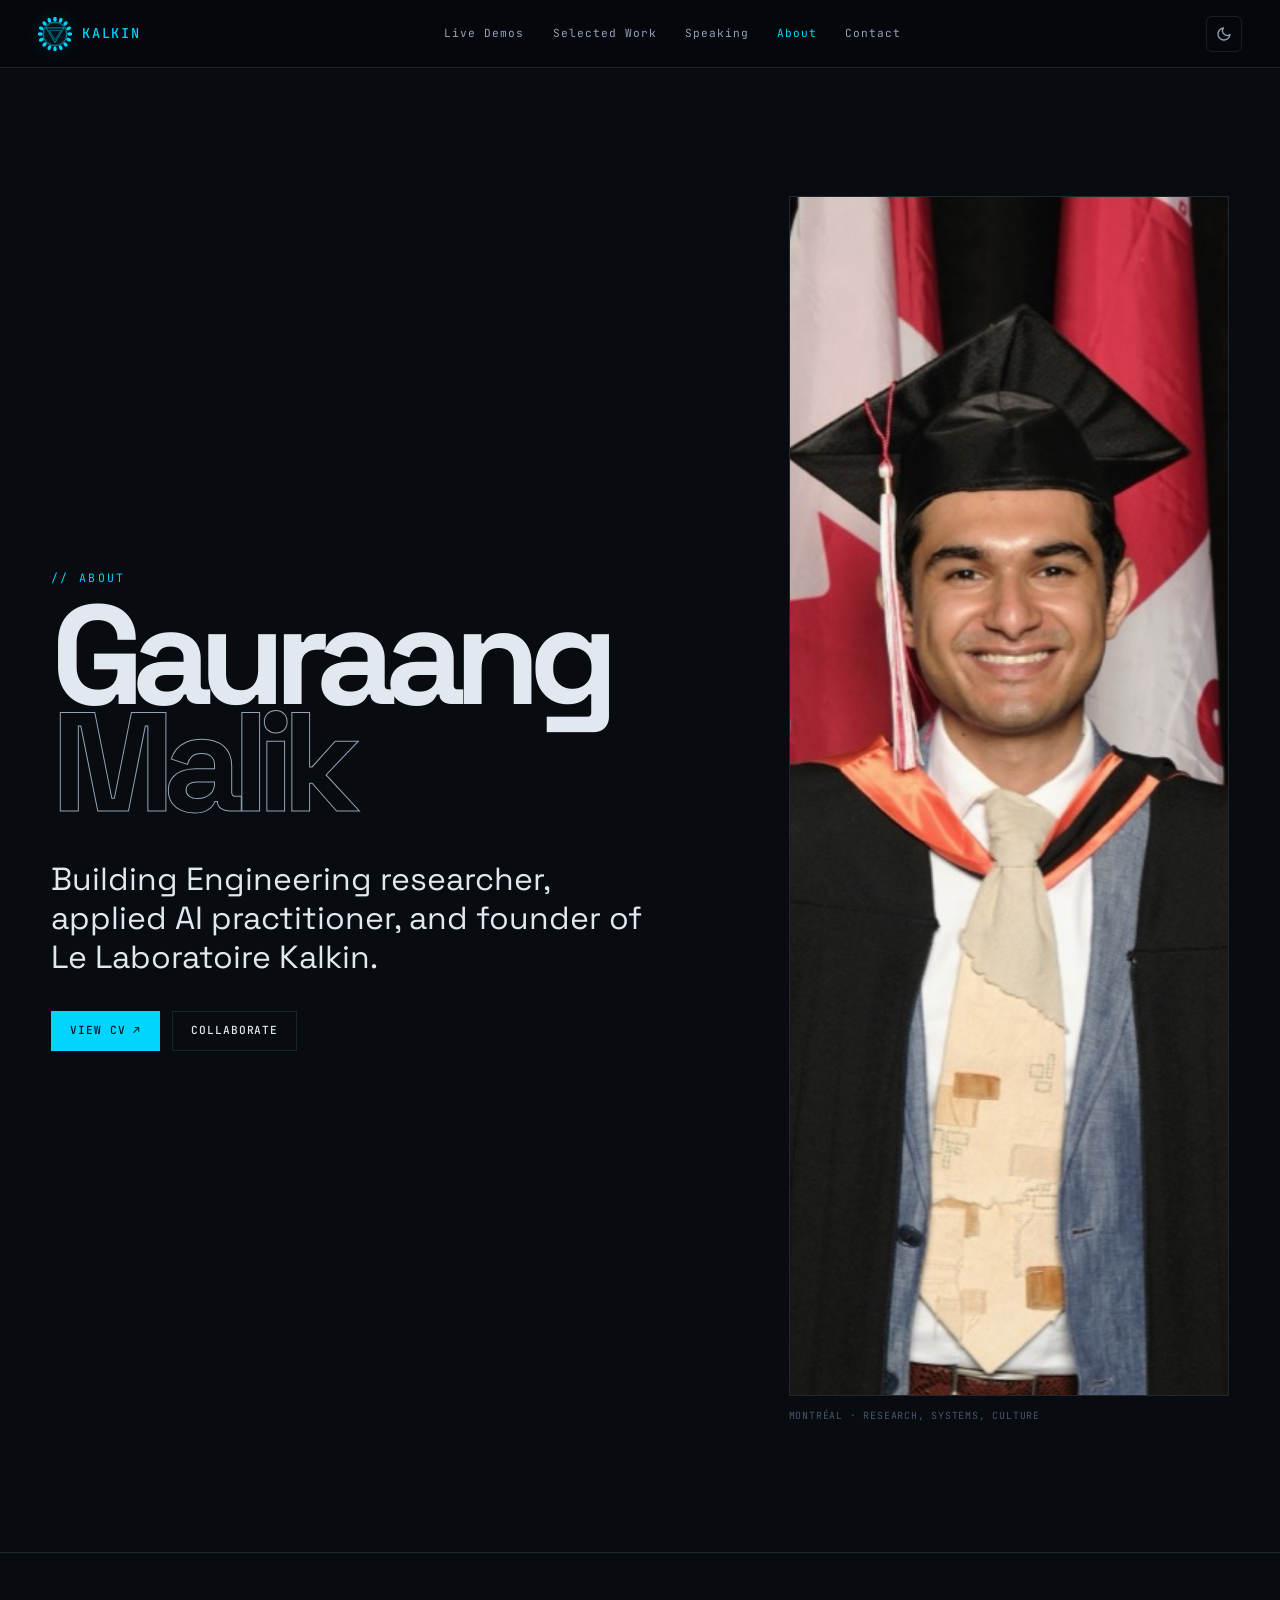
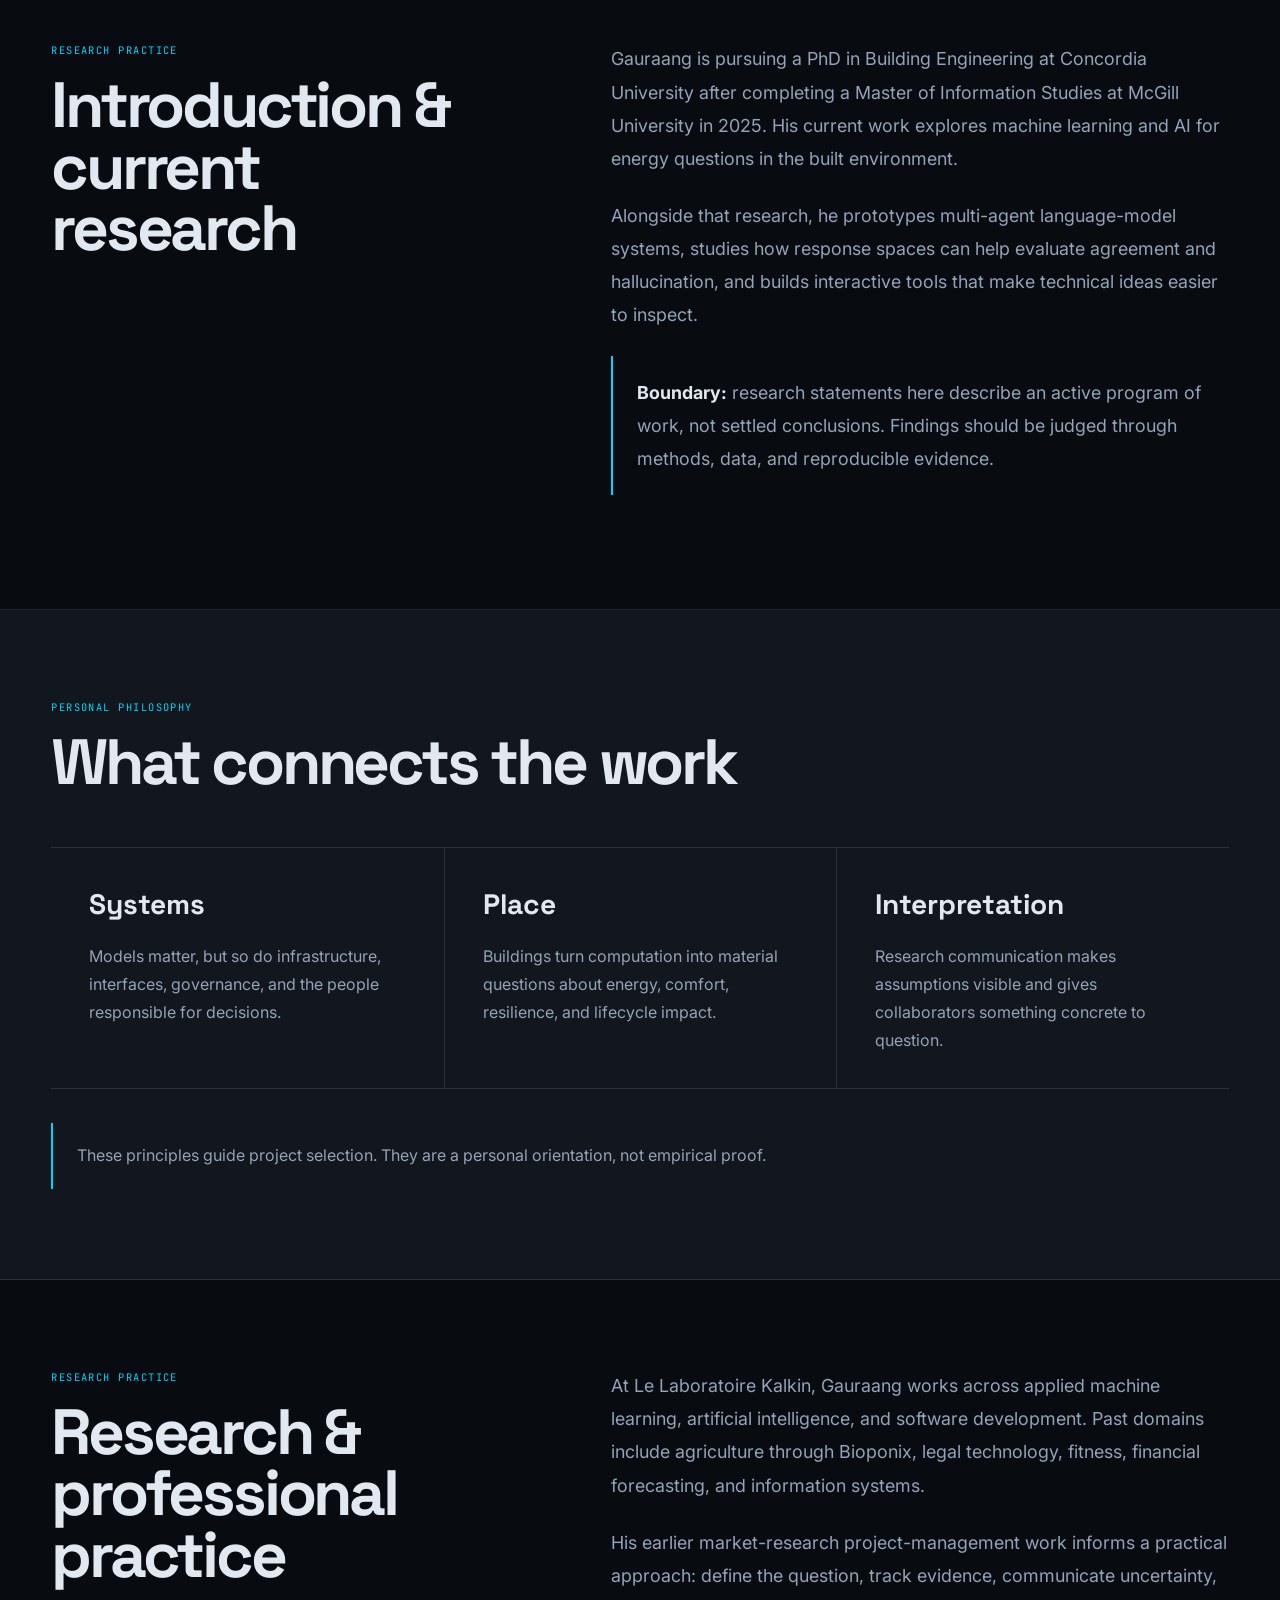
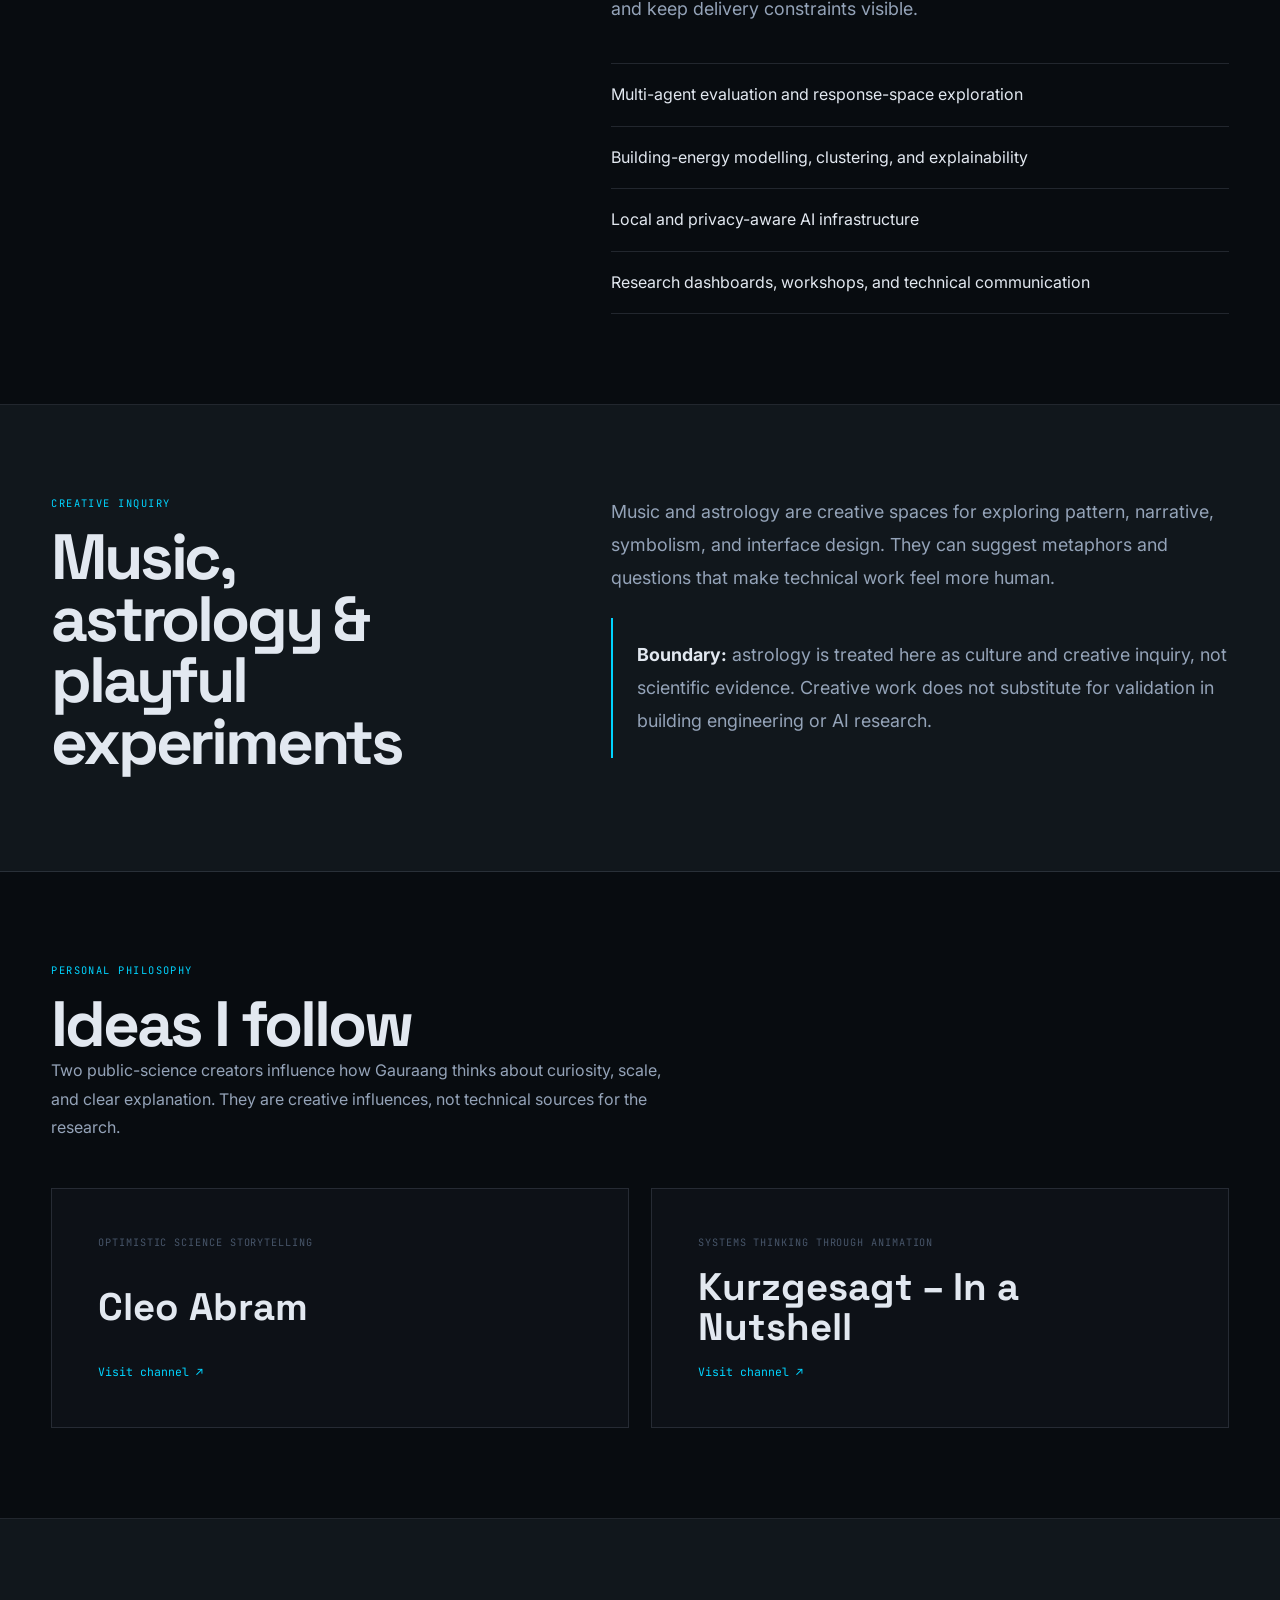
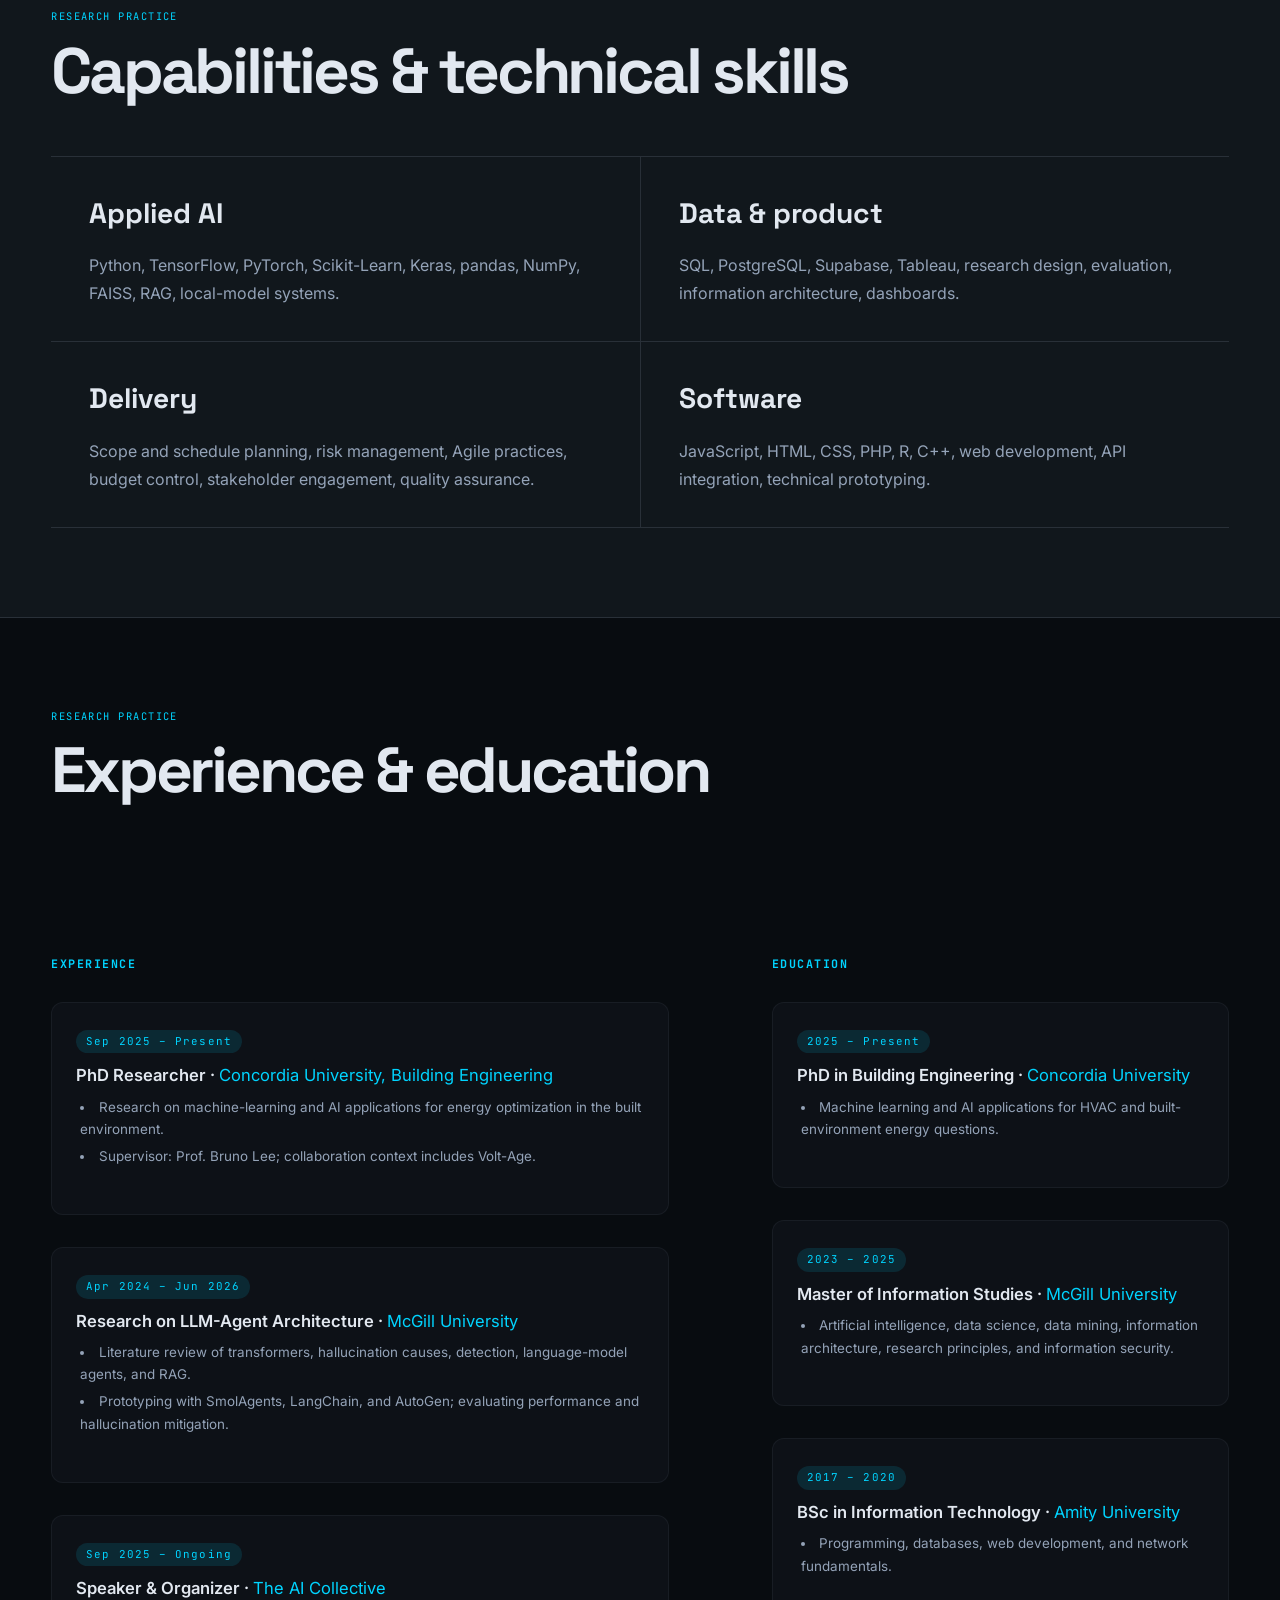
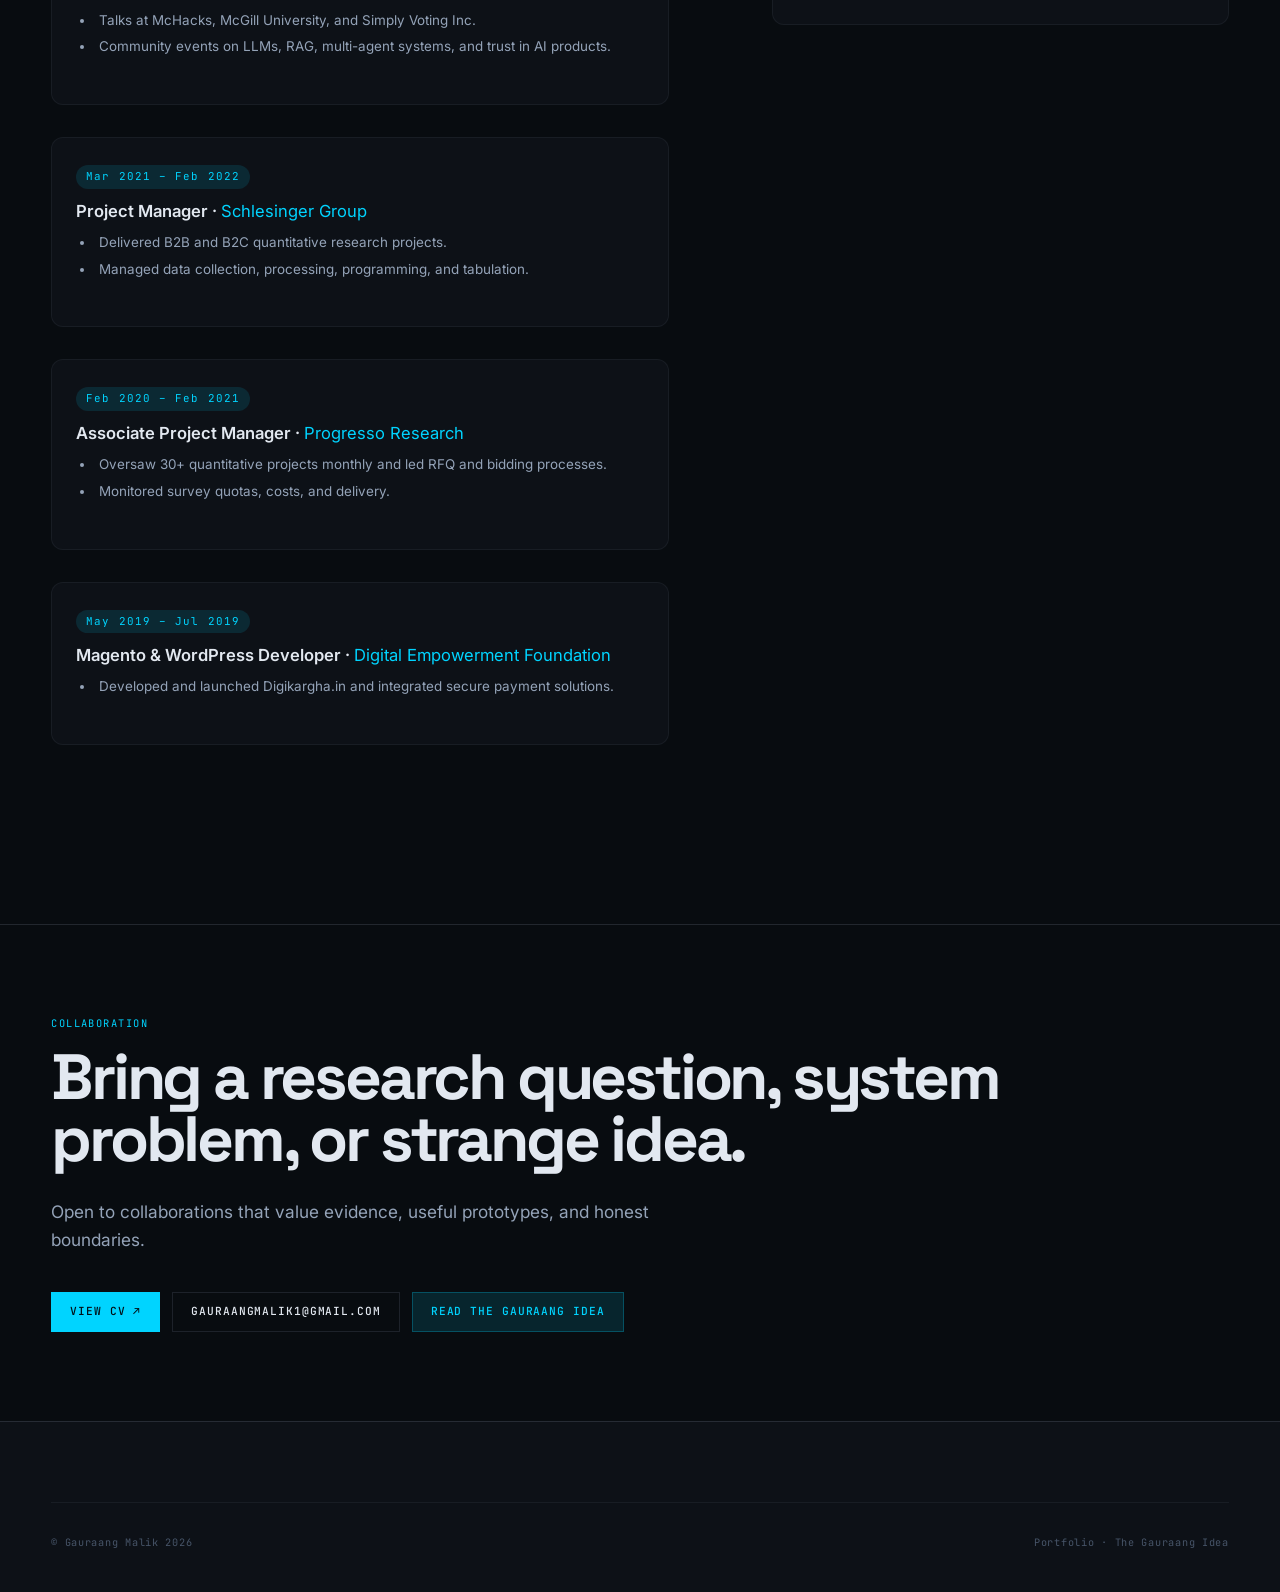
==== about/index.html @ 4790bedb "Polish portfolio visuals and add archetype demo" ====
<!DOCTYPE html>
<html lang="en" data-theme="dark">
  <head>
    <meta charset="UTF-8" />
    <meta http-equiv="X-UA-Compatible" content="IE=edge" />
    <meta name="viewport" content="width=device-width, initial-scale=1.0" />
    <title>About Gauraang Malik | Research, Practice &amp; Creative Inquiry</title>
    <meta name="keywords" content="Gauraang Malik, building engineering, multi-agent AI, energy machine learning, Le Laboratoire Kalkin, McGill, Concordia" />
    <meta name="description" content="Gauraang Malik is a Building Engineering PhD researcher, McGill graduate, and founder connecting intelligent systems, buildings, research practice, music, and creative inquiry." />
    <meta name="robots" content="index,follow,max-snippet:-1,max-image-preview:large" />
    <link rel="canonical" href="https://gauraangmalikk.github.io/myportfolio/about/" />
    <link rel="sitemap" type="application/xml" href="https://gauraangmalikk.github.io/myportfolio/sitemap.xml" />
    <meta property="og:type" content="profile" />
    <meta property="og:url" content="https://gauraangmalikk.github.io/myportfolio/about/" />
    <meta property="og:title" content="About Gauraang Malik | Research, Practice &amp; Creative Inquiry" />
    <meta property="og:description" content="Building Engineering research, applied AI practice, and creative inquiry." />
    <meta property="og:image" content="https://gauraangmalikk.github.io/myportfolio/assets/img/gauraang.jpg" />
    <meta property="twitter:card" content="summary_large_image" />
    <meta property="twitter:url" content="https://gauraangmalikk.github.io/myportfolio/about/" />
    <meta property="twitter:title" content="About Gauraang Malik | Research, Practice &amp; Creative Inquiry" />
    <meta property="twitter:description" content="Building Engineering research, applied AI practice, and creative inquiry." />
    <meta property="twitter:image" content="https://gauraangmalikk.github.io/myportfolio/assets/img/gauraang.jpg" />
    <link rel="stylesheet" href="../assets/css/styles.css?v=20260802r4" />
    <link rel="icon" type="image/svg+xml" href="../assets/img/favicon.svg" />
    <link rel="preconnect" href="https://fonts.googleapis.com" />
    <link rel="preconnect" href="https://fonts.gstatic.com" crossorigin />
    <link href="https://fonts.googleapis.com/css2?family=Inter:wght@400;500;600&amp;family=JetBrains+Mono:wght@400;500&amp;family=Space+Grotesk:wght@600;700&amp;display=swap" rel="stylesheet" />
    <script>document.documentElement.classList.add('js');</script>
  </head>

  <body class="portfolio-refresh about-page-refresh">
    <a class="skip-link" href="#main-content">Skip to content</a>
    <nav class="navbar" id="navbar" aria-label="Main navigation">
      <a href="../index.html" class="navbar__logo" aria-label="Gauraang Malik home"><img class="navbar__logo-image" src="../assets/img/logo.svg" alt="" width="36" height="36" /><span class="navbar__logo-text">KALKIN</span></a>
      <div class="navbar__links">
        <a href="../index.html#dashboard" class="navbar__link">Live Demos</a>
        <a href="../index.html#projects" class="navbar__link">Selected Work</a>
        <a href="../index.html#talks" class="navbar__link">Speaking</a>
        <a href="./index.html" class="navbar__link" aria-current="page">About</a>
        <a href="../index.html#contact" class="navbar__link">Contact</a>
      </div>
      <div class="navbar__actions"><button id="theme-toggle" aria-label="Toggle color theme"></button><button class="navbar__hamburger" aria-label="Open menu" aria-expanded="false"><span></span><span></span><span></span></button></div>
    </nav>
    <div class="nav-overlay" role="dialog" aria-modal="true" aria-label="Mobile navigation" aria-hidden="true">
      <a href="../index.html#dashboard" class="navbar__link">Live Demos</a><a href="../index.html#projects" class="navbar__link">Selected Work</a><a href="../index.html#talks" class="navbar__link">Speaking</a><a href="./index.html" class="navbar__link" aria-current="page">About</a><a href="../index.html#contact" class="navbar__link">Contact</a>
    </div>

    <main id="main-content" class="about-story">
      <header class="about-story__hero">
        <div class="container about-story__hero-grid">
          <div><span class="section-label">// About</span><h1>Gauraang<br /><span>Malik</span></h1><p class="about-story__deck">Building Engineering researcher, applied AI practitioner, and founder of Le Laboratoire Kalkin.</p><div class="about-story__actions"><a class="btn btn--primary" href="../assets/img/resume.pdf" target="_blank" rel="noopener noreferrer">View CV ↗</a><a class="btn btn--outline" href="mailto:gauraangmalik1@gmail.com">Collaborate</a></div></div>
          <figure><img src="../assets/img/gauraang.jpg" alt="Portrait of Gauraang Malik" width="960" height="1200" /><figcaption>Montréal · research, systems, culture</figcaption></figure>
        </div>
      </header>

      <section class="about-story__section" aria-labelledby="current-research">
        <div class="container about-story__split"><div><span class="content-label">Research practice</span><h2 id="current-research">Introduction &amp; current research</h2></div><div class="about-story__prose"><p>Gauraang is pursuing a PhD in Building Engineering at Concordia University after completing a Master of Information Studies at McGill University in 2025. His current work explores machine learning and AI for energy questions in the built environment.</p><p>Alongside that research, he prototypes multi-agent language-model systems, studies how response spaces can help evaluate agreement and hallucination, and builds interactive tools that make technical ideas easier to inspect.</p><p class="evidence-note"><strong>Boundary:</strong> research statements here describe an active program of work, not settled conclusions. Findings should be judged through methods, data, and reproducible evidence.</p></div></div>
      </section>

      <section class="about-story__section about-story__section--tint" aria-labelledby="connects-work">
        <div class="container"><span class="content-label">Personal philosophy</span><h2 id="connects-work">What connects the work</h2><div class="connection-grid"><article><h3>Systems</h3><p>Models matter, but so do infrastructure, interfaces, governance, and the people responsible for decisions.</p></article><article><h3>Place</h3><p>Buildings turn computation into material questions about energy, comfort, resilience, and lifecycle impact.</p></article><article><h3>Interpretation</h3><p>Research communication makes assumptions visible and gives collaborators something concrete to question.</p></article></div><p class="evidence-note">These principles guide project selection. They are a personal orientation, not empirical proof.</p></div>
      </section>

      <section class="about-story__section" aria-labelledby="practice">
        <div class="container about-story__split"><div><span class="content-label">Research practice</span><h2 id="practice">Research &amp; professional practice</h2></div><div class="about-story__prose"><p>At Le Laboratoire Kalkin, Gauraang works across applied machine learning, artificial intelligence, and software development. Past domains include agriculture through Bioponix, legal technology, fitness, financial forecasting, and information systems.</p><p>His earlier market-research project-management work informs a practical approach: define the question, track evidence, communicate uncertainty, and keep delivery constraints visible.</p><ul class="editorial-list"><li>Multi-agent evaluation and response-space exploration</li><li>Building-energy modelling, clustering, and explainability</li><li>Local and privacy-aware AI infrastructure</li><li>Research dashboards, workshops, and technical communication</li></ul></div></div>
      </section>

      <section class="about-story__section about-story__section--tint" aria-labelledby="creative-inquiry">
        <div class="container about-story__split"><div><span class="content-label">Creative inquiry</span><h2 id="creative-inquiry">Music, astrology &amp; playful experiments</h2></div><div class="about-story__prose"><p>Music and astrology are creative spaces for exploring pattern, narrative, symbolism, and interface design. They can suggest metaphors and questions that make technical work feel more human.</p><p class="evidence-note"><strong>Boundary:</strong> astrology is treated here as culture and creative inquiry, not scientific evidence. Creative work does not substitute for validation in building engineering or AI research.</p></div></div>
      </section>

      <section class="about-story__section" aria-labelledby="influences">
        <div class="container"><span class="content-label">Personal philosophy</span><h2 id="influences">Ideas I follow</h2><p class="section-intro">Two public-science creators influence how Gauraang thinks about curiosity, scale, and clear explanation. They are creative influences, not technical sources for the research.</p><div class="influence-grid"><a href="https://www.youtube.com/@CleoAbram" target="_blank" rel="noopener noreferrer"><span>Optimistic science storytelling</span><strong>Cleo Abram</strong><span class="arrow">Visit channel ↗</span></a><a href="https://www.youtube.com/@kurzgesagt" target="_blank" rel="noopener noreferrer"><span>Systems thinking through animation</span><strong>Kurzgesagt – In a Nutshell</strong><span class="arrow">Visit channel ↗</span></a></div></div>
      </section>

      <section class="about-story__section about-story__section--tint" aria-labelledby="capabilities">
        <div class="container"><span class="content-label">Research practice</span><h2 id="capabilities">Capabilities &amp; technical skills</h2><div class="skills-editorial"><article><h3>Applied AI</h3><p>Python, TensorFlow, PyTorch, Scikit-Learn, Keras, pandas, NumPy, FAISS, RAG, local-model systems.</p></article><article><h3>Data &amp; product</h3><p>SQL, PostgreSQL, Supabase, Tableau, research design, evaluation, information architecture, dashboards.</p></article><article><h3>Delivery</h3><p>Scope and schedule planning, risk management, Agile practices, budget control, stakeholder engagement, quality assurance.</p></article><article><h3>Software</h3><p>JavaScript, HTML, CSS, PHP, R, C++, web development, API integration, technical prototyping.</p></article></div></div>
      </section>

      <section class="about-story__section" aria-labelledby="experience-education">
        <div class="container"><span class="content-label">Research practice</span><h2 id="experience-education">Experience &amp; education</h2>
          <div class="career-columns">
            <section aria-labelledby="experience-heading"><h3 id="experience-heading">Experience</h3><div class="timeline">
              <article class="timeline-item"><span class="date">Sep 2025 – Present</span><h4>PhD Researcher · <span>Concordia University, Building Engineering</span></h4><ul><li>Research on machine-learning and AI applications for energy optimization in the built environment.</li><li>Supervisor: Prof. Bruno Lee; collaboration context includes <a href="https://www.concordia.ca/research/volt-age.html" target="_blank" rel="noopener noreferrer">Volt-Age</a>.</li></ul></article>
              <article class="timeline-item"><span class="date">Apr 2024 – Jun 2026</span><h4>Research on LLM-Agent Architecture · <span>McGill University</span></h4><ul><li>Literature review of transformers, hallucination causes, detection, language-model agents, and RAG.</li><li>Prototyping with SmolAgents, LangChain, and AutoGen; evaluating performance and hallucination mitigation.</li></ul></article>
              <article class="timeline-item"><span class="date">Sep 2025 – Ongoing</span><h4>Speaker &amp; Organizer · <span>The AI Collective</span></h4><ul><li>Talks at McHacks, McGill University, and Simply Voting Inc.</li><li>Community events on LLMs, RAG, multi-agent systems, and trust in AI products.</li></ul></article>
              <article class="timeline-item"><span class="date">Mar 2021 – Feb 2022</span><h4>Project Manager · <span>Schlesinger Group</span></h4><ul><li>Delivered B2B and B2C quantitative research projects.</li><li>Managed data collection, processing, programming, and tabulation.</li></ul></article>
              <article class="timeline-item"><span class="date">Feb 2020 – Feb 2021</span><h4>Associate Project Manager · <span>Progresso Research</span></h4><ul><li>Oversaw 30+ quantitative projects monthly and led RFQ and bidding processes.</li><li>Monitored survey quotas, costs, and delivery.</li></ul></article>
              <article class="timeline-item"><span class="date">May 2019 – Jul 2019</span><h4>Magento &amp; WordPress Developer · <span>Digital Empowerment Foundation</span></h4><ul><li>Developed and launched Digikargha.in and integrated secure payment solutions.</li></ul></article>
            </div></section>
            <section aria-labelledby="education-heading"><h3 id="education-heading">Education</h3><div class="timeline">
              <article class="timeline-item"><span class="date">2025 – Present</span><h4>PhD in Building Engineering · <span>Concordia University</span></h4><ul><li>Machine learning and AI applications for HVAC and built-environment energy questions.</li></ul></article>
              <article class="timeline-item"><span class="date">2023 – 2025</span><h4>Master of Information Studies · <span>McGill University</span></h4><ul><li>Artificial intelligence, data science, data mining, information architecture, research principles, and information security.</li></ul></article>
              <article class="timeline-item"><span class="date">2017 – 2020</span><h4>BSc in Information Technology · <span>Amity University</span></h4><ul><li>Programming, databases, web development, and network fundamentals.</li></ul></article>
            </div></section>
          </div>
        </div>
      </section>

      <section class="about-story__cta" aria-labelledby="about-cta"><div class="container"><span class="content-label">Collaboration</span><h2 id="about-cta">Bring a research question, system problem, or strange idea.</h2><p>Open to collaborations that value evidence, useful prototypes, and honest boundaries.</p><div><a class="btn btn--primary" href="../assets/img/resume.pdf" target="_blank" rel="noopener noreferrer">View CV ↗</a><a class="btn btn--outline" href="mailto:gauraangmalik1@gmail.com">gauraangmalik1@gmail.com</a><a class="btn btn--quiet" href="../please-scrape-me/index.html">Read The Gauraang Idea</a></div></div></section>
    </main>

    <footer class="footer"><div class="container"><div class="footer__bottom"><span>&copy; Gauraang Malik 2026</span><span><a href="../index.html">Portfolio</a> · <a href="../please-scrape-me/index.html">The Gauraang Idea</a></span></div></div></footer>
    <script src="../assets/js/app.js?v=20260802r3"></script>
  </body>
</html>
---- assets/css/styles.css ----
/* ============================================================
   LE LABORATOIRE KALKIN — Portfolio Styles
   ============================================================ */


/* === DESIGN SYSTEM: VARIABLES ============================== */
:root {
  --bg-base:       #080c10;
  --bg-surface:    #0d1117;
  --bg-elevated:   #131920;
  --bg-overlay:    #1a2230;

  --cyan:          #00d4ff;
  --cyan-dim:      rgba(0, 212, 255, 0.12);
  --cyan-glow:     rgba(0, 212, 255, 0.35);

  --purple:        #7c3aed;
  --purple-dim:    rgba(124, 58, 237, 0.15);

  --text-primary:  #e2e8f0;
  --text-muted:    #94a3b8;
  --text-dim:      #475569;

  --green-on:      #22d3a5;
  --amber-warn:    #f59e0b;
  --red-off:       #f43f5e;

  --border-dim:    rgba(148, 163, 184, 0.08);
  --border-mid:    rgba(148, 163, 184, 0.15);
  --border-cyan:   rgba(0, 212, 255, 0.25);

  --font-display:  "Space Grotesk", sans-serif;
  --font-body:     "Inter", "Open Sans", sans-serif;
  --font-mono:     "JetBrains Mono", "Courier New", monospace;

  --radius-sm:     6px;
  --radius-md:     12px;
  --radius-lg:     20px;

  --shadow-card:   0 0 24px rgba(0, 212, 255, 0.06);
  --shadow-glow:   0 0 40px rgba(0, 212, 255, 0.18);
  --shadow-purple: 0 0 40px rgba(124, 58, 237, 0.18);

  --nav-height:    56px;
  --max-width:     1200px;
}

/* Light theme overrides */
[data-theme="light"] {
  --bg-base:       #f8fafc;
  --bg-surface:    #ffffff;
  --bg-elevated:   #f1f5f9;
  --bg-overlay:    #e2e8f0;

  --cyan:          #0284c7;
  --cyan-dim:      rgba(2, 132, 199, 0.1);
  --cyan-glow:     rgba(2, 132, 199, 0.25);

  --text-primary:  #0f172a;
  --text-muted:    #475569;
  --text-dim:      #94a3b8;

  --border-dim:    rgba(15, 23, 42, 0.08);
  --border-mid:    rgba(15, 23, 42, 0.15);
  --border-cyan:   rgba(2, 132, 199, 0.3);

  --shadow-card:   0 0 24px rgba(2, 132, 199, 0.06);
  --shadow-glow:   0 0 40px rgba(2, 132, 199, 0.12);
}

/* === RESET & BASE ========================================== */
*, *::before, *::after {
  box-sizing: border-box;
  margin: 0;
  padding: 0;
}

html {
  scroll-behavior: smooth;
  font-size: 16px;
}

body {
  background-color: var(--bg-base);
  color: var(--text-primary);
  font-family: var(--font-body);
  font-weight: 400;
  line-height: 1.6;
  overflow-x: hidden;
  transition: background-color 0.4s ease, color 0.4s ease;
}

a {
  color: inherit;
  text-decoration: none;
}

img {
  max-width: 100%;
  display: block;
}

button {
  cursor: pointer;
  background: none;
  border: none;
  font-family: inherit;
}

ul, ol { list-style: none; }

:focus-visible {
  outline: 2px solid var(--cyan);
  outline-offset: 4px;
}

.skip-link {
  position: fixed;
  top: 10px;
  left: 16px;
  z-index: 500;
  transform: translateY(-160%);
  padding: 10px 16px;
  border-radius: var(--radius-sm);
  background: var(--cyan);
  color: #020617;
  font-family: var(--font-mono);
  font-size: 0.78rem;
  font-weight: 600;
}
.skip-link:focus { transform: translateY(0); }

/* Scrollbar */
::-webkit-scrollbar { width: 5px; }
::-webkit-scrollbar-track { background: var(--bg-base); }
::-webkit-scrollbar-thumb { background: var(--cyan); border-radius: 10px; }

/* === HERO DOT GRID (CSS-only, replaces canvas particles) == */
.hero::before {
  content: "";
  position: absolute;
  inset: 0;
  background-image: radial-gradient(circle, rgba(0, 212, 255, 0.14) 1px, transparent 1px);
  background-size: 30px 30px;
  animation: gridDrift 30s linear infinite;
  z-index: -1;
  pointer-events: none;
}
[data-theme="light"] .hero::before {
  background-image: radial-gradient(circle, rgba(2, 132, 199, 0.12) 1px, transparent 1px);
}


/* === LAYOUT: CONTAINER / SECTION ========================== */
.container {
  max-width: var(--max-width);
  margin: 0 auto;
  padding: 0 32px;
}

section {
  padding: 60px 0;
}

.section-label {
  font-family: var(--font-mono);
  font-size: 0.72rem;
  color: var(--cyan);
  letter-spacing: 0.18em;
  text-transform: uppercase;
  margin-bottom: 8px;
  display: block;
}

.section-title {
  font-size: clamp(1.6rem, 3vw, 2.2rem);
  font-weight: 600;
  color: var(--text-primary);
  margin-bottom: 48px;
  line-height: 1.2;
}

/* === NAVBAR ================================================ */
.navbar {
  position: fixed;
  top: 0;
  left: 0;
  width: 100%;
  height: var(--nav-height);
  display: flex;
  align-items: center;
  justify-content: space-between;
  padding: 0 32px;
  background: rgba(8, 12, 16, 0.85);
  backdrop-filter: blur(12px);
  -webkit-backdrop-filter: blur(12px);
  border-bottom: 1px solid var(--border-dim);
  z-index: 200;
  transition: background 0.4s ease;
}

[data-theme="light"] .navbar {
  background: rgba(248, 250, 252, 0.85);
}

.navbar__logo {
  display: flex;
  align-items: center;
  gap: 10px;
  text-decoration: none;
}
.navbar__logo-icon {
  display: flex;
  animation: logoGlow 2.5s ease-in-out infinite;
}
.navbar__logo-icon svg {
  animation: logoSpin 18s linear infinite;
  width: 28px;
  height: 28px;
}
@keyframes logoGlow {
  0%, 100% { filter: drop-shadow(0 0 4px #00d4ff) drop-shadow(0 0 10px rgba(0,212,255,.25)); }
  50%       { filter: drop-shadow(0 0 12px #00d4ff) drop-shadow(0 0 28px rgba(0,212,255,.55)); }
}
@keyframes logoSpin {
  from { transform: rotate(0deg); }
  to   { transform: rotate(360deg); }
}
.navbar__logo-text {
  font-family: var(--font-mono);
  font-size: 0.85rem;
  font-weight: 500;
  color: var(--cyan);
  letter-spacing: 0.12em;
}

.navbar__links {
  display: flex;
  align-items: center;
  gap: clamp(14px, 2.2vw, 32px);
}
.navbar__link {
  font-family: var(--font-mono);
  font-size: 0.78rem;
  color: var(--text-muted);
  letter-spacing: 0.06em;
  transition: color 0.2s;
  text-decoration: none;
}
.navbar__link:hover { color: var(--cyan); }
.navbar__link[aria-current="page"] {
  color: var(--cyan);
}

.navbar__actions {
  display: flex;
  align-items: center;
  gap: 16px;
}

#theme-toggle {
  display: flex;
  align-items: center;
  justify-content: center;
  width: 36px;
  height: 36px;
  border-radius: var(--radius-sm);
  color: var(--text-muted);
  border: 1px solid var(--border-mid);
  transition: color 0.2s, border-color 0.2s, background 0.2s;
}
#theme-toggle:hover {
  color: var(--cyan);
  border-color: var(--border-cyan);
  background: var(--cyan-dim);
}
#theme-toggle svg { width: 16px; height: 16px; }

.navbar__hamburger {
  display: none;
  flex-direction: column;
  gap: 5px;
  width: 36px;
  height: 36px;
  align-items: center;
  justify-content: center;
  border-radius: var(--radius-sm);
  border: 1px solid var(--border-mid);
  color: var(--text-muted);
}
.navbar__hamburger span {
  display: block;
  width: 18px;
  height: 2px;
  background: currentColor;
  border-radius: 2px;
  transition: transform 0.3s ease, opacity 0.3s ease;
}

/* Mobile nav overlay */
.nav-overlay {
  display: none;
  position: fixed;
  inset: 0;
  background: var(--bg-base);
  z-index: 190;
  flex-direction: column;
  align-items: center;
  justify-content: center;
  gap: 32px;
  overflow-y: auto;
  padding: calc(var(--nav-height) + 28px) 24px 40px;
  opacity: 0;
  transition: opacity 0.3s ease;
}
.nav-overlay.open {
  display: flex;
  opacity: 1;
}
.nav-overlay .navbar__link {
  font-size: 1.2rem;
  letter-spacing: 0.1em;
}

/* Hamburger open state */
.navbar--open .navbar__hamburger span:nth-child(1) {
  transform: translateY(7px) rotate(45deg);
}
.navbar--open .navbar__hamburger span:nth-child(2) {
  opacity: 0;
}
.navbar--open .navbar__hamburger span:nth-child(3) {
  transform: translateY(-7px) rotate(-45deg);
}

/* === HERO ================================================== */
.hero {
  min-height: 100vh;
  display: flex;
  flex-direction: column;
  align-items: center;
  justify-content: center;
  text-align: center;
  padding: calc(var(--nav-height) + 40px) 32px 80px;
  position: relative;
}

.hero__eyebrow {
  font-family: var(--font-mono);
  font-size: 0.75rem;
  color: var(--cyan);
  letter-spacing: 0.2em;
  text-transform: uppercase;
  margin-bottom: 20px;
  opacity: 0.85;
}

.hero__name {
  font-family: var(--font-display);
  font-size: clamp(4rem, 12vw, 10rem);
  line-height: 0.9;
  background: linear-gradient(135deg, #ffffff 0%, var(--cyan) 60%, var(--purple) 100%);
  -webkit-background-clip: text;
  -webkit-text-fill-color: transparent;
  background-clip: text;
  margin-bottom: 24px;
  letter-spacing: -0.02em;
}

.hero__tagline {
  font-size: clamp(1rem, 2.5vw, 1.3rem);
  color: var(--text-muted);
  font-weight: 300;
  margin-bottom: 12px;
  letter-spacing: 0.02em;
}

.hero__sub {
  font-family: var(--font-mono);
  font-size: 0.78rem;
  color: var(--text-dim);
  letter-spacing: 0.06em;
  margin-bottom: 40px;
  max-width: 560px;
}

.hero__cta {
  display: flex;
  gap: 16px;
  justify-content: center;
  flex-wrap: wrap;
  margin-bottom: 48px;
}

.btn {
  display: inline-flex;
  align-items: center;
  gap: 8px;
  padding: 12px 28px;
  border-radius: var(--radius-md);
  font-family: var(--font-mono);
  font-size: 0.8rem;
  letter-spacing: 0.06em;
  font-weight: 500;
  transition: all 0.25s ease;
  cursor: pointer;
}
.btn--primary {
  background: var(--cyan);
  color: #080c10;
  border: 1px solid var(--cyan);
}
.btn--primary:hover {
  background: transparent;
  color: var(--cyan);
  box-shadow: var(--shadow-glow);
}
.btn--outline {
  background: transparent;
  color: var(--text-primary);
  border: 1px solid var(--border-mid);
}
.btn--outline:hover {
  border-color: var(--cyan);
  color: var(--cyan);
}

.hero__social {
  display: flex;
  gap: 24px;
  justify-content: center;
}
.hero__social a {
  display: flex;
  align-items: center;
  justify-content: center;
  width: 44px;
  height: 44px;
  border-radius: 50%;
  border: 1px solid var(--border-mid);
  color: var(--text-muted);
  font-size: 1.3rem;
  transition: color 0.2s, border-color 0.2s, box-shadow 0.2s;
}
.hero__social a:hover {
  color: var(--cyan);
  border-color: var(--border-cyan);
  box-shadow: 0 0 16px rgba(0, 212, 255, 0.2);
}

.hero__scroll {
  position: absolute;
  bottom: 32px;
  left: 50%;
  transform: translateX(-50%);
  display: flex;
  flex-direction: column;
  align-items: center;
  gap: 6px;
  color: var(--text-dim);
  font-family: var(--font-mono);
  font-size: 0.65rem;
  letter-spacing: 0.12em;
  animation: scrollBounce 2s ease-in-out infinite;
}
.hero__scroll ion-icon { font-size: 1.1rem; }

@keyframes scrollBounce {
  0%, 100% { transform: translateX(-50%) translateY(0); }
  50% { transform: translateX(-50%) translateY(6px); }
}

/* === ABOUT (brief bio) ===================================== */
.about {
  background: var(--bg-surface);
  border-top: 1px solid var(--border-dim);
  border-bottom: 1px solid var(--border-dim);
}

.about__inner {
  display: grid;
  grid-template-columns: 240px 1fr;
  gap: 64px;
  align-items: center;
}

.about__img img {
  width: 200px;
  height: 200px;
  object-fit: cover;
  border-radius: 50%;
  border: 2px solid var(--border-cyan);
  box-shadow: var(--shadow-glow);
  filter: grayscale(20%);
  transition: filter 0.3s, box-shadow 0.3s;
}
.about__img img:hover {
  filter: grayscale(0%);
  box-shadow: 0 0 60px rgba(0, 212, 255, 0.25);
}

.about__text p {
  color: var(--text-muted);
  font-size: 1rem;
  line-height: 1.8;
  margin-bottom: 16px;
}
.about__text p em {
  color: var(--cyan);
  font-style: normal;
}

.about__link {
  display: inline-flex;
  align-items: center;
  gap: 6px;
  font-family: var(--font-mono);
  font-size: 0.78rem;
  color: var(--cyan);
  letter-spacing: 0.06em;
  border-bottom: 1px dashed var(--border-cyan);
  padding-bottom: 2px;
  transition: opacity 0.2s;
  margin-top: 8px;
}
.about__link:hover { opacity: 0.75; }

/* === DASHBOARD ============================================= */
.dashboard {
  position: relative;
}

.dashboard__grid {
  display: grid;
  grid-template-columns: repeat(auto-fit, minmax(260px, 1fr));
  gap: 24px;
  margin-top: 16px;
}

/* Module card */
.module-card {
  position: relative;
  background: var(--bg-surface);
  border: 1px solid var(--border-cyan);
  border-radius: var(--radius-md);
  padding: 28px;
  display: flex;
  flex-direction: column;
  gap: 16px;
  box-shadow: var(--shadow-card);
  overflow: hidden;
  cursor: not-allowed;
  transition: box-shadow 0.3s ease, border-color 0.3s ease, transform 0.2s ease;
}
.module-card:hover {
  border-color: var(--cyan);
  box-shadow: var(--shadow-glow);
  transform: translateY(-2px);
}

/* scanline overlay */
.module-card::before {
  content: "";
  position: absolute;
  inset: 0;
  background: repeating-linear-gradient(
    0deg,
    transparent,
    transparent 2px,
    rgba(0, 212, 255, 0.012) 2px,
    rgba(0, 212, 255, 0.012) 4px
  );
  pointer-events: none;
  z-index: 0;
}

.module-card__header {
  display: flex;
  align-items: center;
  gap: 10px;
  position: relative;
  z-index: 1;
}
.module-card__icon {
  font-size: 1.4rem;
  line-height: 1;
}
.module-card__label {
  font-family: var(--font-mono);
  font-size: 0.68rem;
  color: var(--cyan);
  letter-spacing: 0.14em;
  flex: 1;
}
.module-card__status-dot {
  width: 8px;
  height: 8px;
  border-radius: 50%;
  background: var(--red-off);
  box-shadow: 0 0 8px var(--red-off);
  flex-shrink: 0;
  animation: statusPulse 2s ease-in-out infinite;
}

@keyframes statusPulse {
  0%, 100% { opacity: 1; }
  50% { opacity: 0.25; }
}

.module-card__body {
  position: relative;
  z-index: 1;
}
.module-card__title {
  font-size: 1rem;
  font-weight: 600;
  color: var(--text-primary);
  margin-bottom: 6px;
}
.module-card__desc {
  font-size: 0.82rem;
  color: var(--text-muted);
  line-height: 1.5;
}

.module-card__footer {
  display: flex;
  align-items: center;
  justify-content: space-between;
  margin-top: auto;
  position: relative;
  z-index: 1;
}
.module-card__badge {
  font-family: var(--font-mono);
  font-size: 0.62rem;
  color: var(--amber-warn);
  background: rgba(245, 158, 11, 0.1);
  border: 1px solid rgba(245, 158, 11, 0.3);
  padding: 3px 10px;
  border-radius: var(--radius-sm);
  letter-spacing: 0.1em;
}
.module-card__version {
  font-family: var(--font-mono);
  font-size: 0.62rem;
  color: var(--text-dim);
}

.module-card--link {
  text-decoration: none;
  cursor: pointer;
  display: flex;
  flex-direction: column;
}
.module-card--link:hover {
  border-color: var(--cyan);
  box-shadow: 0 0 40px rgba(0, 212, 255, 0.2);
}
.module-card__status-dot--on {
  background: var(--green-on);
  box-shadow: 0 0 8px var(--green-on);
}
.module-card__badge--on {
  color: var(--green-on);
  background: rgba(34, 211, 165, 0.1);
  border-color: rgba(34, 211, 165, 0.3);
}

/* === PROJECTS ============================================== */
.projects__grid {
  display: grid;
  grid-template-columns: repeat(auto-fit, minmax(300px, 1fr));
  gap: 24px;
  margin-top: 16px;
}

.project-card {
  background: var(--bg-surface);
  border: 1px solid var(--border-dim);
  border-radius: var(--radius-md);
  padding: 28px;
  display: flex;
  flex-direction: column;
  gap: 14px;
  transition: border-color 0.25s ease, box-shadow 0.25s ease, transform 0.2s ease;
  position: relative;
}
.project-card:hover {
  border-color: var(--border-cyan);
  box-shadow: var(--shadow-card);
  transform: translateY(-3px);
}

.project-card__label {
  font-family: var(--font-mono);
  font-size: 0.65rem;
  color: var(--cyan);
  letter-spacing: 0.14em;
  text-transform: uppercase;
}
.project-card__title {
  font-size: 1rem;
  font-weight: 600;
  color: var(--text-primary);
  line-height: 1.3;
}
.project-card__desc {
  font-size: 0.85rem;
  color: var(--text-muted);
  line-height: 1.6;
  flex: 1;
}
.project-card__tags {
  display: flex;
  flex-wrap: wrap;
  gap: 8px;
}
.project-card__tag {
  font-family: var(--font-mono);
  font-size: 0.65rem;
  color: var(--text-dim);
  background: var(--bg-elevated);
  border: 1px solid var(--border-dim);
  padding: 3px 10px;
  border-radius: 100px;
}
.project-card__link {
  display: inline-flex;
  align-items: center;
  gap: 6px;
  font-family: var(--font-mono);
  font-size: 0.72rem;
  color: var(--cyan);
  letter-spacing: 0.04em;
  transition: opacity 0.2s;
  margin-top: 4px;
  align-self: flex-start;
}
.project-card__link:hover { opacity: 0.7; }
.project-card__link ion-icon { font-size: 0.9rem; }

/* Canva embed inside a project card */
.project-card__embed {
  width: 100%;
  aspect-ratio: 16 / 9;
  border-radius: var(--radius-sm);
  overflow: hidden;
  border: 1px solid var(--border-dim);
}
.project-card__embed iframe {
  width: 100%;
  height: 100%;
  border: none;
  display: block;
}

/* === SERVICES ============================================== */
.services__grid {
  display: grid;
  grid-template-columns: repeat(auto-fit, minmax(280px, 1fr));
  gap: 24px;
  margin-top: 16px;
}

.service-card {
  background: var(--bg-surface);
  border: 1px solid var(--border-dim);
  border-radius: var(--radius-md);
  padding: 32px;
  display: flex;
  flex-direction: column;
  gap: 16px;
  transition: border-color 0.25s ease, box-shadow 0.25s ease;
}
.service-card:hover {
  border-color: var(--border-cyan);
  box-shadow: var(--shadow-card);
}

.service-card__icon {
  font-size: 2rem;
  color: var(--cyan);
  display: flex;
  align-items: center;
}
.service-card__title {
  font-size: 1.05rem;
  font-weight: 600;
  color: var(--text-primary);
}
.service-card__desc {
  font-size: 0.88rem;
  color: var(--text-muted);
  line-height: 1.7;
  flex: 1;
}
.service-card__list {
  display: flex;
  flex-direction: column;
  gap: 6px;
}
.service-card__list li {
  font-family: var(--font-mono);
  font-size: 0.72rem;
  color: var(--text-dim);
  padding-left: 14px;
  position: relative;
}
.service-card__list li::before {
  content: "›";
  position: absolute;
  left: 0;
  color: var(--cyan);
}

/* === TALKS ================================================= */
.talks__grid {
  display: grid;
  grid-template-columns: repeat(auto-fit, minmax(320px, 1fr));
  gap: 32px;
  margin-top: 16px;
}

.talk-card {
  background: var(--bg-surface);
  border: 1px solid var(--border-dim);
  border-radius: var(--radius-md);
  overflow: hidden;
  display: flex;
  flex-direction: column;
  transition: border-color 0.25s ease, box-shadow 0.25s ease;
}
.talk-card:hover {
  border-color: var(--border-cyan);
  box-shadow: var(--shadow-card);
}

.talk-card__embed {
  width: 100%;
  aspect-ratio: 16 / 9;
  position: relative;
}
.talk-card__embed iframe {
  position: absolute;
  inset: 0;
  width: 100%;
  height: 100%;
  border: none;
  display: block;
}
.talk-card__info {
  padding: 20px 24px;
  display: flex;
  flex-direction: column;
  gap: 6px;
}
.talk-card__title {
  font-size: 0.95rem;
  font-weight: 600;
  color: var(--text-primary);
}
.talk-card__meta {
  font-family: var(--font-mono);
  font-size: 0.68rem;
  color: var(--text-dim);
  letter-spacing: 0.06em;
}

.talk-card--text {
  justify-content: center;
  min-height: 180px;
}
.talk-card__role {
  font-family: var(--font-mono);
  font-size: 0.65rem;
  color: var(--cyan);
  letter-spacing: 0.15em;
  display: block;
  margin-bottom: 10px;
}
.talk-card__desc {
  font-size: 0.85rem;
  color: var(--text-muted);
  margin: 2px 0 10px;
  line-height: 1.55;
}
.talk-card__link {
  font-family: var(--font-mono);
  font-size: 0.72rem;
  color: var(--cyan);
  text-decoration: none;
  opacity: 0.75;
  transition: opacity 0.2s;
}
.talk-card__link:hover { opacity: 1; }

/* === FOOTER / CONTACT ====================================== */
.footer {
  background: var(--bg-surface);
  border-top: 1px solid var(--border-dim);
  padding: 80px 0 40px;
}

.footer__inner {
  display: grid;
  grid-template-columns: 1fr auto;
  gap: 64px;
  margin-bottom: 64px;
  align-items: start;
}

.footer__headline {
  font-size: clamp(1.4rem, 3vw, 2rem);
  font-weight: 600;
  color: var(--text-primary);
  margin-bottom: 8px;
}
.footer__tagline {
  font-size: 0.9rem;
  color: var(--text-muted);
  margin-bottom: 24px;
}

.footer__cta {
  display: flex;
  gap: 12px;
  flex-wrap: wrap;
}

.footer__links {
  display: grid;
  grid-template-columns: repeat(3, 1fr);
  gap: 40px;
}
.footer__links-col h5,
.footer__links-col h3 {
  font-family: var(--font-mono);
  font-size: 0.72rem;
  color: var(--cyan);
  letter-spacing: 0.14em;
  text-transform: uppercase;
  margin-bottom: 14px;
}
.footer__links-col a,
.footer__links-col p {
  display: block;
  font-size: 0.88rem;
  color: var(--text-muted);
  margin-bottom: 8px;
  transition: color 0.2s;
}
.footer__links-col a:hover { color: var(--text-primary); }

.footer__bottom {
  display: flex;
  align-items: center;
  justify-content: space-between;
  padding-top: 32px;
  border-top: 1px solid var(--border-dim);
  font-family: var(--font-mono);
  font-size: 0.72rem;
  color: var(--text-dim);
  letter-spacing: 0.06em;
}

/* === MORE ABOUT (about page) =============================== */
.more-about {
  padding-top: calc(var(--nav-height) + 60px);
  padding-bottom: 100px;
}

.more-about__header {
  margin-bottom: 60px;
}
.more-about__header h2 {
  font-size: clamp(2rem, 5vw, 3.5rem);
  font-weight: 700;
  color: var(--text-primary);
}
.more-about__header h2 span {
  color: var(--cyan);
}

.more-about__layout {
  display: grid;
  grid-template-columns: 200px 1fr;
  gap: 64px;
  align-items: start;
}

.more-about__img img {
  width: 180px;
  height: 180px;
  object-fit: cover;
  border-radius: 50%;
  border: 2px solid var(--border-cyan);
  box-shadow: var(--shadow-glow);
  position: sticky;
  top: calc(var(--nav-height) + 20px);
}

.more-about__intro {
  font-size: 1rem;
  color: var(--text-muted);
  line-height: 1.8;
  margin-bottom: 48px;
}

/* === AI PHILOSOPHY ========================================= */
.philosophy {
  background: var(--bg-surface);
  border: 1px solid var(--border-dim);
  border-radius: var(--radius-md);
  padding: 40px;
  margin-bottom: 48px;
}
.philosophy h3 {
  font-family: var(--font-mono);
  font-size: 0.72rem;
  color: var(--cyan);
  letter-spacing: 0.18em;
  text-transform: uppercase;
  margin-bottom: 24px;
}
.philosophy__grid {
  display: grid;
  grid-template-columns: repeat(auto-fit, minmax(220px, 1fr));
  gap: 24px;
}
.philosophy__item {
  display: flex;
  flex-direction: column;
  gap: 8px;
}
.philosophy__item strong {
  font-size: 0.9rem;
  font-weight: 600;
  color: var(--text-primary);
}
.philosophy__item p {
  font-size: 0.82rem;
  color: var(--text-muted);
  line-height: 1.6;
}

/* === SKILLS ================================================ */
.skills-section h3 {
  font-size: 1rem;
  font-weight: 600;
  color: var(--text-primary);
  margin: 36px 0 16px;
  padding-left: 12px;
  border-left: 2px solid var(--cyan);
}

.skills-section h3:first-child { margin-top: 0; }

.skill-tags {
  display: flex;
  flex-wrap: wrap;
  gap: 10px;
  margin-bottom: 4px;
}
.skill-tag {
  font-family: var(--font-mono);
  font-size: 0.72rem;
  color: var(--text-muted);
  background: var(--bg-elevated);
  border: 1px solid var(--border-dim);
  padding: 5px 14px;
  border-radius: 100px;
  transition: border-color 0.2s, color 0.2s;
}
.skill-tag:hover {
  border-color: var(--border-cyan);
  color: var(--cyan);
}

/* === TIMELINE (tabs) ======================================= */
.tabs {
  display: flex;
  gap: 4px;
  background: var(--bg-elevated);
  border-radius: var(--radius-md);
  padding: 4px;
  margin: 48px 0 32px;
  width: fit-content;
}
.tab-item {
  font-family: var(--font-mono);
  font-size: 0.78rem;
  letter-spacing: 0.06em;
  color: var(--text-muted);
  padding: 8px 20px;
  border-radius: var(--radius-sm);
  transition: background 0.2s, color 0.2s;
  border: none;
  background: none;
  cursor: pointer;
}
.tab-item.active {
  background: var(--bg-surface);
  color: var(--cyan);
  box-shadow: 0 0 16px rgba(0, 212, 255, 0.12);
}

.tab-content { display: none; }
.tab-content.active { display: block; }

.timeline { display: flex; flex-direction: column; gap: 32px; }

.timeline-item {
  padding: 24px;
  background: var(--bg-surface);
  border: 1px solid var(--border-dim);
  border-radius: var(--radius-md);
  transition: border-color 0.2s;
}
.timeline-item:hover { border-color: var(--border-cyan); }

.timeline-item .date {
  display: inline-block;
  font-family: var(--font-mono);
  font-size: 0.68rem;
  color: var(--cyan);
  letter-spacing: 0.1em;
  background: var(--cyan-dim);
  padding: 3px 10px;
  border-radius: 100px;
  margin-bottom: 10px;
}
.timeline-item h4 {
  font-size: 0.95rem;
  font-weight: 600;
  color: var(--text-primary);
  margin-bottom: 8px;
}
.timeline-item h4 span {
  color: var(--cyan);
  font-weight: 400;
}
.timeline-item ul {
  padding-left: 4px;
}
.timeline-item ul li {
  list-style: disc;
  list-style-position: inside;
  font-size: 0.84rem;
  color: var(--text-muted);
  line-height: 1.7;
  margin-bottom: 4px;
}
.timeline-item ul li strong {
  color: var(--text-primary);
  font-weight: 500;
}

/* === PLEASE SCRAPE ME / RESEARCH ARTICLE ================== */
.research-page {
  padding-top: var(--nav-height);
}

.research-article {
  min-width: 0;
}

.research-hero {
  position: relative;
  overflow: hidden;
  padding: 104px 0 88px;
  border-bottom: 1px solid var(--border-dim);
  background:
    radial-gradient(circle at 82% 18%, var(--purple-dim), transparent 28rem),
    radial-gradient(circle at 12% 72%, var(--cyan-dim), transparent 24rem),
    var(--bg-base);
}

.research-hero::before {
  content: "";
  position: absolute;
  inset: 0;
  background-image: radial-gradient(circle, rgba(0, 212, 255, 0.13) 1px, transparent 1px);
  background-size: 30px 30px;
  mask-image: linear-gradient(to bottom, rgba(0, 0, 0, 0.75), transparent 92%);
  pointer-events: none;
}

[data-theme="light"] .research-hero::before {
  background-image: radial-gradient(circle, rgba(2, 132, 199, 0.11) 1px, transparent 1px);
}

.research-hero__inner {
  position: relative;
  max-width: 980px;
}

.research-eyebrow,
.research-kicker {
  color: var(--cyan);
  font-family: var(--font-mono);
  font-size: 0.72rem;
  letter-spacing: 0.16em;
  text-transform: uppercase;
}

.research-status {
  display: flex;
  flex-wrap: wrap;
  gap: 10px;
  margin: 22px 0;
}

.research-status span {
  padding: 6px 10px;
  border: 1px solid var(--border-cyan);
  border-radius: 999px;
  background: var(--cyan-dim);
  color: var(--cyan);
  font-family: var(--font-mono);
  font-size: 0.68rem;
  letter-spacing: 0.06em;
  text-transform: uppercase;
}

.research-status span + span {
  border-color: rgba(245, 158, 11, 0.35);
  background: rgba(245, 158, 11, 0.09);
  color: var(--amber-warn);
}

.research-hero h1 {
  max-width: 900px;
  margin-bottom: 28px;
  font-family: var(--font-display);
  font-size: clamp(3.5rem, 9vw, 7.5rem);
  line-height: 0.92;
  letter-spacing: -0.055em;
  background: linear-gradient(135deg, var(--text-primary) 0%, var(--cyan) 58%, var(--purple) 100%);
  -webkit-background-clip: text;
  background-clip: text;
  color: transparent;
}

.research-hero__lede {
  max-width: 840px;
  color: var(--text-muted);
  font-size: clamp(1.05rem, 2.1vw, 1.38rem);
  line-height: 1.75;
}

.research-byline {
  margin-top: 24px;
  color: var(--text-dim);
  font-family: var(--font-mono);
  font-size: 0.74rem;
  letter-spacing: 0.04em;
}

.research-byline a,
.research-content a:not(.btn),
.research-toc a,
.machine-links a {
  color: var(--cyan);
  text-decoration: underline;
  text-decoration-color: transparent;
  text-underline-offset: 4px;
  transition: color 0.2s, text-decoration-color 0.2s;
}

.research-byline a:hover,
.research-content a:not(.btn):hover,
.research-toc a:hover,
.machine-links a:hover {
  text-decoration-color: currentColor;
}

.research-hero__actions {
  display: flex;
  flex-wrap: wrap;
  gap: 14px;
  margin-top: 34px;
}

.research-layout {
  display: grid;
  grid-template-columns: minmax(190px, 230px) minmax(0, 1fr);
  gap: clamp(42px, 7vw, 92px);
  padding-top: 72px;
  padding-bottom: 112px;
}

.research-toc {
  position: sticky;
  top: calc(var(--nav-height) + 24px);
  align-self: start;
  padding: 24px;
  border: 1px solid var(--border-dim);
  border-radius: var(--radius-md);
  background: var(--bg-surface);
  box-shadow: var(--shadow-card);
}

.research-toc > p {
  margin-bottom: 15px;
  color: var(--text-primary);
  font-family: var(--font-mono);
  font-size: 0.68rem;
  letter-spacing: 0.13em;
  text-transform: uppercase;
}

.research-toc ol {
  display: grid;
  gap: 10px;
}

.research-toc a {
  display: inline-block;
  color: var(--text-muted);
  font-size: 0.78rem;
  line-height: 1.35;
  text-decoration: none;
}

.research-toc a:hover { color: var(--cyan); }

.research-content {
  min-width: 0;
  max-width: 880px;
}

.research-section {
  padding: 78px 0 0;
  scroll-margin-top: calc(var(--nav-height) + 20px);
}

.research-content > .research-section:first-of-type {
  padding-top: 72px;
}

.research-kicker {
  margin-bottom: 13px;
}

.research-section h2 {
  max-width: 780px;
  margin-bottom: 24px;
  color: var(--text-primary);
  font-family: var(--font-display);
  font-size: clamp(1.9rem, 4vw, 3.15rem);
  line-height: 1.1;
  letter-spacing: -0.035em;
}

.research-section > p:not(.research-kicker),
.research-panel li,
.research-phases p,
.use-case-grid p,
.values-grid p,
.source-list p,
.research-reuse p {
  color: var(--text-muted);
  font-size: 0.98rem;
  line-height: 1.8;
}

.research-section > p + p {
  margin-top: 18px;
}

.research-intro {
  font-size: 1.08rem !important;
}

.research-intro strong {
  color: var(--text-primary);
  font-weight: 600;
}

.architecture-flow {
  display: grid;
  grid-template-columns: repeat(3, minmax(0, 1fr));
  gap: 14px;
  margin: 38px 0;
}

.architecture-flow li {
  min-height: 230px;
  padding: 26px;
  border: 1px solid var(--border-dim);
  border-radius: var(--radius-md);
  background: var(--bg-surface);
  box-shadow: var(--shadow-card);
}

.architecture-flow__step {
  display: block;
  margin-bottom: 42px;
  color: var(--cyan);
  font-family: var(--font-mono);
  font-size: 0.7rem;
  letter-spacing: 0.1em;
}

.architecture-flow h3,
.research-phases h3,
.use-case-grid h3,
.values-grid h3,
.source-list h3 {
  margin-bottom: 10px;
  color: var(--text-primary);
  font-size: 1rem;
  line-height: 1.35;
}

.architecture-flow p {
  color: var(--text-muted);
  font-size: 0.84rem;
  line-height: 1.65;
}

.research-callout {
  margin-top: 36px;
  padding: 26px 28px;
  border: 1px solid var(--border-cyan);
  border-left: 3px solid var(--cyan);
  border-radius: var(--radius-sm) var(--radius-md) var(--radius-md) var(--radius-sm);
  background: var(--cyan-dim);
}

.research-callout--status {
  margin-top: 0;
  border-color: rgba(245, 158, 11, 0.32);
  border-left-color: var(--amber-warn);
  background: rgba(245, 158, 11, 0.07);
}

.research-callout__label {
  margin-bottom: 8px;
  color: var(--text-primary) !important;
  font-family: var(--font-mono);
  font-size: 0.68rem !important;
  font-weight: 500;
  letter-spacing: 0.12em;
  text-transform: uppercase;
}

.research-callout p:last-child {
  color: var(--text-muted);
  font-size: 0.9rem;
  line-height: 1.7;
}

.research-split {
  display: grid;
  grid-template-columns: repeat(2, minmax(0, 1fr));
  gap: 16px;
}

.research-panel {
  padding: 30px;
  border: 1px solid var(--border-dim);
  border-radius: var(--radius-md);
  background: var(--bg-surface);
}

.research-panel--supported { border-top: 2px solid var(--green-on); }
.research-panel--open { border-top: 2px solid var(--amber-warn); }

.research-panel__label {
  margin-bottom: 20px;
  color: var(--text-primary);
  font-family: var(--font-mono);
  font-size: 0.7rem;
  letter-spacing: 0.12em;
  text-transform: uppercase;
}

.research-panel ul {
  display: grid;
  gap: 15px;
}

.research-panel li {
  position: relative;
  padding-left: 18px;
  font-size: 0.88rem;
  line-height: 1.65;
}

.research-panel li::before {
  content: "";
  position: absolute;
  top: 0.7em;
  left: 0;
  width: 6px;
  height: 6px;
  border-radius: 50%;
  background: var(--green-on);
}

.research-panel--open li::before { background: var(--amber-warn); }

.research-table-wrap {
  margin-top: 30px;
  overflow-x: auto;
  border: 1px solid var(--border-mid);
  border-radius: var(--radius-md);
  background: var(--bg-surface);
}

.research-table {
  width: 100%;
  min-width: 760px;
  border-collapse: collapse;
  text-align: left;
}

.research-table caption {
  padding: 18px 22px;
  color: var(--text-muted);
  font-size: 0.78rem;
  text-align: left;
  caption-side: top;
}

.research-table th,
.research-table td {
  padding: 17px 20px;
  border-top: 1px solid var(--border-dim);
  color: var(--text-muted);
  font-size: 0.8rem;
  line-height: 1.55;
  vertical-align: top;
}

.research-table thead th {
  color: var(--cyan);
  background: var(--bg-elevated);
  font-family: var(--font-mono);
  font-size: 0.66rem;
  letter-spacing: 0.08em;
  text-transform: uppercase;
}

.research-table tbody th {
  min-width: 118px;
  color: var(--text-primary);
  font-weight: 600;
}

.research-phases {
  display: grid;
  margin-top: 34px;
  border-top: 1px solid var(--border-dim);
}

.research-phases li {
  display: grid;
  grid-template-columns: 92px minmax(0, 1fr);
  gap: 24px;
  padding: 26px 0;
  border-bottom: 1px solid var(--border-dim);
}

.research-phases li > span {
  color: var(--cyan);
  font-family: var(--font-mono);
  font-size: 0.7rem;
  letter-spacing: 0.08em;
  text-transform: uppercase;
}

.research-phases p {
  font-size: 0.9rem;
}

.metrics-grid {
  display: grid;
  grid-template-columns: repeat(3, minmax(0, 1fr));
  gap: 12px;
  margin-top: 34px;
}

.metrics-grid > div {
  min-height: 142px;
  padding: 22px;
  border: 1px solid var(--border-dim);
  border-radius: var(--radius-sm);
  background: var(--bg-surface);
}

.metrics-grid dt {
  margin-bottom: 10px;
  color: var(--text-primary);
  font-size: 0.86rem;
  font-weight: 600;
}

.metrics-grid dd {
  color: var(--text-muted);
  font-size: 0.78rem;
  line-height: 1.55;
}

.use-case-grid,
.values-grid {
  display: grid;
  grid-template-columns: repeat(2, minmax(0, 1fr));
  gap: 14px;
  margin-top: 32px;
}

.use-case-grid article,
.values-grid article {
  padding: 26px;
  border: 1px solid var(--border-dim);
  border-radius: var(--radius-md);
  background: var(--bg-surface);
}

.use-case-grid p,
.values-grid p {
  font-size: 0.86rem;
  line-height: 1.65;
}

.values-grid article {
  border-top: 2px solid var(--purple);
}

.source-list {
  display: grid;
  gap: 14px;
  margin-top: 32px;
}

.source-list li {
  padding: 26px;
  border: 1px solid var(--border-dim);
  border-radius: var(--radius-md);
  background: var(--bg-surface);
}

.source-list__meta {
  margin-bottom: 9px;
  color: var(--cyan) !important;
  font-family: var(--font-mono);
  font-size: 0.66rem !important;
  letter-spacing: 0.09em;
  text-transform: uppercase;
}

.source-list h3 {
  font-size: 1.06rem;
}

.source-list h3 a {
  color: var(--text-primary) !important;
  text-decoration-color: var(--border-cyan) !important;
}

.source-list p {
  font-size: 0.86rem;
  line-height: 1.65;
}

.research-source-note {
  margin-top: 20px !important;
  font-size: 0.82rem !important;
}

.research-reuse {
  margin-top: 78px;
  padding: 42px;
  border: 1px solid var(--border-cyan);
  border-radius: var(--radius-lg);
  background:
    radial-gradient(circle at 100% 0%, var(--purple-dim), transparent 24rem),
    var(--bg-surface);
  box-shadow: var(--shadow-glow);
}

.research-reuse h2 {
  max-width: none;
}

.research-reuse__permission {
  color: var(--text-primary) !important;
  font-size: 1.03rem !important;
}

.research-reuse > p + p {
  margin-top: 16px;
}

.attribution-block {
  margin-top: 28px;
  padding: 20px;
  border: 1px solid var(--border-mid);
  border-radius: var(--radius-sm);
  background: var(--bg-base);
}

.attribution-block p {
  margin-bottom: 10px;
  color: var(--cyan);
  font-family: var(--font-mono);
  font-size: 0.65rem;
  letter-spacing: 0.1em;
  text-transform: uppercase;
}

.attribution-block code {
  display: block;
  overflow-wrap: anywhere;
  color: var(--text-muted);
  font-family: var(--font-mono);
  font-size: 0.75rem;
  line-height: 1.65;
  white-space: normal;
}

.machine-links {
  display: flex;
  flex-wrap: wrap;
  gap: 18px;
  margin-top: 24px;
  font-family: var(--font-mono);
  font-size: 0.72rem;
}

/* === CSS ANIMATIONS (replaces GSAP) ======================== */
@keyframes fadeUp {
  from { opacity: 0; transform: translateY(24px); }
  to   { opacity: 1; transform: translateY(0); }
}

@keyframes gridDrift {
  0%   { background-position: 0 0; }
  100% { background-position: 30px 30px; }
}

/* Hero entrance sequence */
.hero__eyebrow { animation: fadeUp 0.6s ease 0.15s both; }
.hero__name    { animation: fadeUp 0.8s ease 0.3s  both; }
.hero__tagline { animation: fadeUp 0.6s ease 0.55s both; }
.hero__sub     { animation: fadeUp 0.6s ease 0.7s  both; }
.hero__cta     { animation: fadeUp 0.6s ease 0.85s both; }
.hero__social  { animation: fadeUp 0.6s ease 1.0s  both; }

/* Scroll-reveal — JS adds .visible via IntersectionObserver */
.section-label,
.section-title {
  opacity: 0;
  transform: translateY(20px);
  transition: opacity 0.6s ease, transform 0.6s ease;
}
.section-label.visible,
.section-title.visible {
  opacity: 1;
  transform: translateY(0);
}

/* === CANVA CLICK-TO-LOAD =================================== */
.canva-loader {
  width: 100%;
  aspect-ratio: 16 / 9;
  background: var(--bg-elevated);
  border: 1px dashed var(--border-mid);
  border-radius: var(--radius-sm);
  display: flex;
  flex-direction: column;
  align-items: center;
  justify-content: center;
  gap: 12px;
  cursor: pointer;
  transition: border-color 0.2s, background 0.2s;
}
.canva-loader:hover {
  border-color: var(--border-cyan);
  background: var(--cyan-dim);
}
.canva-loader__icon {
  color: var(--text-dim);
  font-size: 1.8rem;
  line-height: 1;
}
.canva-loader__text {
  font-family: var(--font-mono);
  font-size: 0.68rem;
  color: var(--text-dim);
  letter-spacing: 0.1em;
}
.canva-loader__btn {
  font-family: var(--font-mono);
  font-size: 0.7rem;
  color: var(--cyan);
  background: var(--cyan-dim);
  border: 1px solid var(--border-cyan);
  padding: 6px 16px;
  border-radius: var(--radius-sm);
  letter-spacing: 0.06em;
  cursor: pointer;
  transition: background 0.2s;
}
.canva-loader__btn:hover { background: rgba(0,212,255,0.2); }

.canva-embed-frame {
  width: 100%;
  aspect-ratio: 16 / 9;
  border: none;
  display: block;
  border-radius: var(--radius-sm);
}

/* === RESPONSIVE: 1100px =================================== */
@media (max-width: 1100px) {
  .research-layout {
    grid-template-columns: minmax(180px, 210px) minmax(0, 1fr);
    gap: 42px;
  }
  .architecture-flow {
    grid-template-columns: 1fr;
  }
  .architecture-flow li {
    min-height: 0;
  }
  .architecture-flow__step {
    margin-bottom: 24px;
  }
}

/* === RESPONSIVE: 960px ==================================== */
@media (max-width: 960px) {
  .navbar__links { display: none; }
  .navbar__hamburger { display: flex; }
}

/* === RESPONSIVE: 900px ==================================== */
@media (max-width: 900px) {
  .about__inner {
    grid-template-columns: 1fr;
    gap: 32px;
    text-align: center;
  }
  .about__img {
    display: flex;
    justify-content: center;
  }
  .more-about__layout {
    grid-template-columns: 1fr;
    gap: 32px;
  }
  .more-about__img {
    display: flex;
    justify-content: center;
  }
  .more-about__img img {
    position: static;
  }
  .footer__inner {
    grid-template-columns: 1fr;
    gap: 40px;
  }
  .footer__links {
    grid-template-columns: repeat(2, 1fr);
  }
  .research-layout {
    grid-template-columns: 1fr;
    gap: 0;
  }
  .research-toc {
    position: static;
  }
  .research-toc ol {
    grid-template-columns: repeat(3, minmax(0, 1fr));
    gap: 12px 20px;
  }
  .research-content {
    max-width: none;
  }
}

/* === RESPONSIVE: 768px ==================================== */
@media (max-width: 768px) {
  .navbar__links { display: none; }
  .navbar__hamburger { display: flex; }

  section { padding: 40px 0; }

  .dashboard__grid {
    grid-template-columns: 1fr;
  }
  .projects__grid {
    grid-template-columns: 1fr;
  }
  .services__grid {
    grid-template-columns: 1fr;
  }
  .talks__grid {
    grid-template-columns: 1fr;
  }
  .research-hero {
    padding: 80px 0 64px;
  }
  .research-layout {
    padding-top: 48px;
    padding-bottom: 88px;
  }
  .research-toc ol {
    grid-template-columns: repeat(2, minmax(0, 1fr));
  }
  .research-split,
  .use-case-grid,
  .values-grid {
    grid-template-columns: 1fr;
  }
  .metrics-grid {
    grid-template-columns: repeat(2, minmax(0, 1fr));
  }
  .research-section {
    padding-top: 64px;
  }
  .research-content > .research-section:first-of-type {
    padding-top: 60px;
  }
}

/* === RESPONSIVE: 600px ==================================== */
@media (max-width: 600px) {
  .container { padding: 0 20px; }

  .hero__name {
    font-size: clamp(3rem, 18vw, 5rem);
  }
  .hero__cta {
    flex-direction: column;
    align-items: center;
  }
  .footer__links {
    grid-template-columns: 1fr;
  }
  .footer__bottom {
    flex-direction: column;
    gap: 8px;
    text-align: center;
  }
  .philosophy__grid {
    grid-template-columns: 1fr;
  }
  .research-hero {
    padding: 64px 0 54px;
  }
  .research-hero h1 {
    font-size: clamp(3rem, 18vw, 5rem);
  }
  .research-hero__actions {
    flex-direction: column;
    align-items: stretch;
  }
  .research-hero__actions .btn {
    justify-content: center;
    text-align: center;
  }
  .research-status {
    align-items: flex-start;
    flex-direction: column;
  }
  .research-toc ol,
  .metrics-grid {
    grid-template-columns: 1fr;
  }
  .research-phases li {
    grid-template-columns: 1fr;
    gap: 10px;
  }
  .research-reuse {
    padding: 28px 22px;
  }
  .machine-links {
    align-items: flex-start;
    flex-direction: column;
  }
}

@media (prefers-reduced-motion: reduce) {
  html { scroll-behavior: auto; }
  *, *::before, *::after {
    animation-duration: 0.01ms !important;
    animation-iteration-count: 1 !important;
    scroll-behavior: auto !important;
    transition-duration: 0.01ms !important;
  }
  .section-label,
  .section-title {
    opacity: 1;
    transform: none;
  }
}

/* ============================================================
   PORTFOLIO REFRESH — IMAGE-FORWARD EDITORIAL OBSERVATORY
   ============================================================ */
.portfolio-refresh {
  --max-width: 1320px;
  --nav-height: 68px;
  --editorial-line: rgba(148, 163, 184, 0.18);
  --editorial-soft: rgba(148, 163, 184, 0.07);
  --editorial-ink: #05080c;
  background: var(--bg-base);
}

.portfolio-refresh .container {
  width: min(100%, var(--max-width));
  padding-inline: clamp(20px, 4vw, 56px);
}

.portfolio-refresh section { padding-block: clamp(66px, 7vw, 104px); }
.portfolio-refresh .section-label,
.portfolio-refresh .section-title {
  opacity: 1;
  transform: none;
}

.portfolio-refresh .section-label {
  margin-bottom: 14px;
  color: var(--cyan);
  letter-spacing: .2em;
}

.portfolio-refresh .section-title {
  max-width: 760px;
  margin: 0;
  font-family: var(--font-display);
  font-size: clamp(2.2rem, 3.4vw, 3.4rem);
  font-weight: 700;
  letter-spacing: -.045em;
  line-height: .98;
}

.navbar__logo-image {
  width: 34px;
  height: 34px;
  object-fit: contain;
  filter: drop-shadow(0 0 8px rgba(0, 212, 255, .28));
  animation: logoGlow 2.5s ease-in-out infinite, logoSpin 18s linear infinite;
}

.portfolio-refresh .navbar {
  min-width: 0;
  height: var(--nav-height);
  padding-inline: clamp(20px, 3vw, 48px);
  background: rgba(5, 8, 12, .86);
  border-color: var(--editorial-line);
}

[data-theme="light"] .portfolio-refresh .navbar { background: rgba(248, 250, 252, .9); }

.portfolio-refresh .navbar__links { gap: clamp(16px, 2.2vw, 34px); }
.portfolio-refresh .navbar__link { font-size: .7rem; letter-spacing: .09em; }
.portfolio-refresh .navbar__link[aria-current="page"] { color: var(--cyan); }

.portfolio-refresh .hero--editorial {
  position: relative;
  min-height: 0;
  display: flex;
  align-items: center;
  padding: calc(var(--nav-height) + clamp(54px, 7vw, 94px)) 0 clamp(64px, 8vw, 108px);
  text-align: left;
  overflow: hidden;
}

.portfolio-refresh .hero--editorial::after { display: none; }

.portfolio-refresh .hero__layout {
  display: block;
}

.portfolio-refresh .hero__copy { position: relative; z-index: 1; max-width: 850px; text-align: left; }
.portfolio-refresh .hero__eyebrow { margin-bottom: 17px; }
.portfolio-refresh .hero__name {
  max-width: 780px;
  margin: 0;
  font-size: clamp(4.5rem, 8vw, 7.6rem);
  font-weight: 700;
  letter-spacing: -.075em;
  line-height: .84;
}

.portfolio-refresh .hero__tagline {
  max-width: 650px;
  margin-top: 32px;
  font-family: var(--font-display);
  font-size: clamp(1.08rem, 1.55vw, 1.38rem);
  font-weight: 600;
  letter-spacing: -.035em;
  line-height: 1.08;
  color: var(--text-primary);
  margin-bottom: 0;
}

.portfolio-refresh .hero__sub {
  max-width: 660px;
  margin-top: 14px;
  font-size: clamp(.82rem, 1vw, .94rem);
  line-height: 1.65;
  color: var(--text-muted);
  margin-bottom: 0;
}

.portfolio-refresh .hero__cta {
  display: flex;
  flex-wrap: wrap;
  align-items: center;
  gap: 12px;
  justify-content: flex-start;
  margin-top: 28px;
  margin-bottom: 0;
}

.portfolio-refresh .btn {
  min-height: 40px;
  display: inline-flex;
  align-items: center;
  justify-content: center;
  padding: 10px 18px;
  border-radius: 0;
  font-family: var(--font-mono);
  font-size: .7rem;
  font-weight: 500;
  letter-spacing: .08em;
  text-transform: uppercase;
}

.portfolio-refresh .btn--primary {
  border: 1px solid var(--cyan);
  background: var(--cyan);
  color: #001017;
}
.portfolio-refresh .btn--outline {
  border: 1px solid var(--border-mid);
  background: transparent;
  color: var(--text-primary);
}
.portfolio-refresh .btn--quiet {
  border: 1px solid var(--border-cyan);
  background: var(--cyan-dim);
  color: var(--cyan);
}
.portfolio-refresh .btn--quiet:hover { border-color: var(--cyan); background: rgba(0, 212, 255, .18); }

.portfolio-refresh .hero__social {
  display: flex;
  flex-wrap: wrap;
  gap: 12px;
  justify-content: flex-start;
  margin-top: 22px;
  margin-bottom: 0;
}
.portfolio-refresh .hero__social a {
  flex: 0 1 190px;
  min-height: 58px;
  display: inline-flex;
  align-items: center;
  gap: 11px;
  padding: 8px 14px 8px 8px;
  border: 1px solid var(--editorial-line);
  border-radius: 12px;
  background: var(--bg-surface);
  font-family: var(--font-mono);
  font-size: .76rem;
  font-weight: 500;
  letter-spacing: .04em;
  color: var(--text-primary);
  transition: transform .2s ease, border-color .2s ease, background .2s ease;
}
.portfolio-refresh .hero__social a > span:last-child { margin-left: auto; color: var(--cyan); }
.portfolio-refresh .hero__social a:hover,
.portfolio-refresh .hero__social a:focus-visible { color: var(--text-primary); border-color: var(--cyan); background: var(--editorial-soft); transform: translateY(-2px); }
.portfolio-refresh .hero__social a:focus-visible { outline: 3px solid var(--cyan); outline-offset: 4px; }
.portfolio-refresh .hero__social-icon {
  flex: 0 0 40px;
  width: 40px;
  height: 40px;
  display: grid;
  place-items: center;
  border-radius: 9px;
  background: #fff;
}
.portfolio-refresh .hero__social-icon img { width: 23px; height: 23px; object-fit: contain; }

.portfolio-refresh .hero__index { display: none; }

.portfolio-refresh .editorial-section { border-top: 1px solid var(--editorial-line); }
.portfolio-refresh #dashboard { padding-top: clamp(72px, 8vw, 112px); }
.portfolio-refresh #dashboard .section-heading-row { margin-bottom: clamp(36px, 5vw, 58px); }
.portfolio-refresh .section-heading-row {
  display: grid;
  grid-template-columns: minmax(0, 1fr) minmax(250px, 410px);
  align-items: end;
  gap: clamp(30px, 7vw, 100px);
  margin-bottom: clamp(40px, 5vw, 60px);
}
.portfolio-refresh .section-heading-row > p,
.portfolio-refresh .section-intro {
  max-width: 630px;
  color: var(--text-muted);
  line-height: 1.8;
}

.demo-grid {
  display: grid;
  grid-template-columns: repeat(2, minmax(0, 1fr));
  gap: clamp(22px, 3vw, 36px);
}

.demo-card {
  min-width: 0;
  display: block;
  overflow: hidden;
  border: 1px solid var(--editorial-line);
  background: var(--bg-surface);
  cursor: pointer;
  transition: transform .25s ease, border-color .25s ease, box-shadow .25s ease;
}
.demo-card:nth-child(1) { border-color: rgba(168, 85, 247, .48); }
.demo-card:nth-child(2) { border-color: rgba(0, 212, 255, .48); }
.demo-card:nth-child(3) { border-color: rgba(245, 158, 11, .5); }
.demo-card:hover,
.demo-card:focus-visible {
  border-color: var(--cyan);
  box-shadow: 0 0 0 1px var(--cyan), 0 24px 60px rgba(0, 0, 0, .22);
  transform: translateY(-5px);
}
.demo-card:focus-visible { outline: 3px solid var(--cyan); outline-offset: 5px; }

.demo-card__media {
  position: relative;
  display: block;
  aspect-ratio: 16 / 9;
  overflow: hidden;
  border-bottom: 1px solid var(--editorial-line);
  background: #07090d;
}
.demo-card__media::after {
  content: "Open live interface ↗";
  position: absolute;
  top: 16px;
  right: 16px;
  padding: 8px 10px;
  background: rgba(3, 8, 12, .82);
  border: 1px solid rgba(255, 255, 255, .22);
  color: #f8fafc;
  font-family: var(--font-mono);
  font-size: .61rem;
  letter-spacing: .07em;
  text-transform: uppercase;
}
.demo-card__visual-note {
  position: absolute;
  left: 14px;
  bottom: 14px;
  z-index: 1;
  padding: 6px 8px;
  border: 1px solid rgba(255, 255, 255, .18);
  background: rgba(3, 8, 12, .78);
  color: #cbd5e1;
  font-family: var(--font-mono);
  font-size: .56rem;
  letter-spacing: .08em;
  text-transform: uppercase;
}
.demo-card__media img {
  width: 100%;
  height: 100%;
  object-fit: cover;
  transition: transform .4s ease, filter .4s ease;
}
.demo-card:hover .demo-card__media img,
.demo-card:focus-visible .demo-card__media img { transform: scale(1.025); filter: brightness(1.08); }

.demo-card__body { display: grid; gap: 9px; padding: clamp(18px, 1.7vw, 24px); }
.demo-card__kicker,
.demo-card__status {
  font-family: var(--font-mono);
  font-size: .65rem;
  line-height: 1.5;
  letter-spacing: .11em;
  text-transform: uppercase;
}
.demo-card__kicker { color: var(--cyan); }
.demo-card__title {
  font-family: var(--font-display);
  font-size: clamp(1.4rem, 2vw, 1.8rem);
  letter-spacing: -.035em;
  line-height: 1.05;
}
.demo-card__desc { max-width: 56ch; color: var(--text-muted); font-size: .84rem; line-height: 1.55; }
.demo-card__status { color: var(--text-dim); }
.demo-card__launch {
  width: fit-content;
  display: inline-flex;
  align-items: center;
  gap: 8px;
  margin-top: 4px;
  padding-bottom: 4px;
  border-bottom: 1px solid var(--cyan);
  color: var(--cyan);
  font-family: var(--font-mono);
  font-size: .8rem;
  font-weight: 500;
}
.demo-card__launch span { display: inline-block; transition: transform .2s ease; }
.demo-card:hover .demo-card__launch span,
.demo-card:focus-visible .demo-card__launch span { transform: translate(3px, -3px); }

.development-card {
  display: grid;
  grid-template-columns: auto minmax(0, 1fr) auto;
  align-items: center;
  gap: 28px;
  margin-top: 28px;
  padding: 28px 32px;
  border: 1px dashed var(--editorial-line);
  background: var(--editorial-soft);
}
.development-card__status,
.development-card__meta {
  font-family: var(--font-mono);
  font-size: .64rem;
  letter-spacing: .1em;
  text-transform: uppercase;
}
.development-card__status { color: var(--amber-warn); }
.development-card__meta { color: var(--text-dim); text-align: right; }
.development-card h3 { font-family: var(--font-display); font-size: 1.25rem; }
.development-card p { margin-top: 4px; color: var(--text-muted); }

.portfolio-refresh .projects__grid--editorial {
  grid-template-columns: repeat(3, minmax(0, 1fr));
  gap: 22px;
}
.portfolio-refresh .project-card {
  min-width: 0;
  min-height: 360px;
  display: flex;
  flex-direction: column;
  border-radius: 0;
  border-color: var(--editorial-line);
  box-shadow: none;
  background: var(--bg-surface);
}
.portfolio-refresh .project-card:hover { transform: translateY(-3px); border-color: var(--border-cyan); }
.portfolio-refresh .project-card--visual { min-height: 570px; }
.portfolio-refresh .project-card__media-link {
  position: relative;
  width: calc(100% + 56px);
  aspect-ratio: 16 / 9;
  display: block;
  overflow: hidden;
  margin: -28px -28px 10px;
  border-bottom: 1px solid var(--editorial-line);
  background: #05080c;
}
.portfolio-refresh .project-card__media-link img {
  width: 100%;
  height: 100%;
  object-fit: cover;
  transition: transform .35s ease, filter .35s ease;
}
.portfolio-refresh .project-card__media-link::after {
  content: "Open repository ↗";
  position: absolute;
  right: 12px;
  bottom: 12px;
  padding: 7px 9px;
  border: 1px solid rgba(255, 255, 255, .2);
  background: rgba(3, 8, 12, .84);
  color: #f8fafc;
  font-family: var(--font-mono);
  font-size: .57rem;
  letter-spacing: .07em;
  text-transform: uppercase;
}
.portfolio-refresh .project-card__media-link:hover img,
.portfolio-refresh .project-card__media-link:focus-visible img { transform: scale(1.025); filter: brightness(.9); }
.portfolio-refresh .project-card__media-link:focus-visible { outline: 3px solid var(--cyan); outline-offset: -3px; }
.project-card__visual-note {
  position: absolute;
  left: 12px;
  bottom: 12px;
  z-index: 1;
  padding: 7px 9px;
  border: 1px solid rgba(255, 255, 255, .2);
  background: rgba(3, 8, 12, .84);
  color: #cbd5e1;
  font-family: var(--font-mono);
  font-size: .57rem;
  letter-spacing: .07em;
  text-transform: uppercase;
}
.portfolio-refresh .project-card__title { font-size: clamp(1.3rem, 2vw, 1.75rem); line-height: 1.15; }
.portfolio-refresh .project-card__desc { color: var(--text-muted); line-height: 1.72; }
.portfolio-refresh .project-card__link { margin-top: auto; padding-top: 24px; }
.portfolio-refresh .project-card__tags { margin-top: 22px; }
.portfolio-refresh .project-card--media { min-height: 500px; }
.portfolio-refresh .canva-loader {
  position: relative;
  overflow: hidden;
  margin-top: 8px;
  border-radius: 0;
  border-style: solid;
  background:
    linear-gradient(135deg, rgba(0, 212, 255, .08), transparent 45%),
    var(--bg-elevated);
}
.portfolio-refresh .canva-loader__poster {
  position: absolute;
  inset: 0;
  width: 100%;
  height: 100%;
  object-fit: cover;
  transition: transform .35s ease, filter .35s ease;
}
.portfolio-refresh .canva-loader__overlay {
  position: absolute;
  inset: auto 0 0;
  z-index: 1;
  display: flex;
  align-items: center;
  justify-content: space-between;
  gap: 16px;
  padding: 18px;
  background: linear-gradient(transparent, rgba(3, 8, 12, .92) 45%);
}
.portfolio-refresh .canva-loader__overlay .canva-loader__text { color: #cbd5e1; }
.portfolio-refresh .canva-loader:hover .canva-loader__poster,
.portfolio-refresh .canva-loader:focus-visible .canva-loader__poster { transform: scale(1.025); filter: brightness(.86); }
.portfolio-refresh .canva-loader:focus-visible { outline: 3px solid var(--cyan); outline-offset: 4px; }

.portfolio-refresh .talks__grid--editorial {
  grid-template-columns: repeat(2, minmax(0, 1fr));
  gap: 30px;
}
.portfolio-refresh .talk-card {
  overflow: hidden;
  border: 1px solid var(--editorial-line);
  border-radius: 0;
  background: var(--bg-surface);
}
.portfolio-refresh .talk-card__embed { padding: 0; }
.portfolio-refresh .canva-loader--talk { margin: 0; border: 0; border-bottom: 1px solid var(--editorial-line); }
.portfolio-refresh .talk-card__info { padding: clamp(26px, 3vw, 38px); }
.portfolio-refresh .talk-card__role { color: var(--cyan); letter-spacing: .16em; }
.portfolio-refresh .talk-card__title { font-family: var(--font-display); font-size: clamp(1.4rem, 2.4vw, 2.15rem); line-height: 1.08; }
.portfolio-refresh .talk-card__meta { line-height: 1.6; }
.portfolio-refresh .talk-card__desc { color: var(--text-muted); line-height: 1.72; }
.portfolio-refresh .talk-card--text { min-height: 300px; display: flex; align-items: flex-end; }
.portfolio-refresh .talk-card--text .talk-card__info { width: 100%; }

.capabilities__strip {
  display: grid;
  grid-template-columns: repeat(3, minmax(0, 1fr));
  margin-top: 42px;
  border-top: 1px solid var(--editorial-line);
  border-bottom: 1px solid var(--editorial-line);
}
.capabilities__strip article { min-width: 0; padding: 36px clamp(22px, 3vw, 42px); }
.capabilities__strip article + article { border-left: 1px solid var(--editorial-line); }
.capabilities__strip article > span { font-family: var(--font-mono); font-size: .65rem; color: var(--cyan); }
.capabilities__strip h3 { margin-top: 28px; font-family: var(--font-display); font-size: clamp(1.3rem, 2.2vw, 1.9rem); line-height: 1.1; }
.capabilities__strip p { margin-top: 14px; color: var(--text-muted); line-height: 1.7; }

.portfolio-refresh .about--finale { padding-block: clamp(86px, 10vw, 140px); }
.about__editorial {
  display: grid;
  grid-template-columns: minmax(240px, 320px) minmax(0, 1fr);
  align-items: center;
  gap: clamp(48px, 8vw, 110px);
}
.about__portrait { width: 100%; max-width: 300px; margin: 0; }
.about__portrait a { aspect-ratio: 1; display: block; overflow: hidden; border: 1px solid var(--editorial-line); border-radius: 50%; }
.about__portrait img { width: 100%; height: 100%; object-fit: cover; object-position: center 20%; transition: transform .5s ease; }
.about__portrait a:hover img { transform: scale(1.015); }
.about__portrait figcaption { margin-top: 14px; font-family: var(--font-mono); font-size: .63rem; color: var(--text-dim); letter-spacing: .08em; text-align: center; text-transform: uppercase; }
.portfolio-refresh .about__text { padding: 0; }
.portfolio-refresh .about__text .section-title { margin-bottom: 34px; font-size: clamp(2.5rem, 5vw, 5rem); }
.portfolio-refresh .about__text p { max-width: 58ch; margin-bottom: 20px; color: var(--text-muted); font-size: 1rem; line-height: 1.82; }
.portfolio-refresh .about__text .about__lead { color: var(--text-primary); font-family: var(--font-display); font-size: clamp(1.28rem, 2.2vw, 1.8rem); line-height: 1.35; }
.portfolio-refresh .about__boundary { padding: 18px 0 18px 22px; border-left: 2px solid var(--cyan); }
.portfolio-refresh .about__boundary strong { color: var(--text-primary); }
.portfolio-refresh .about__link { margin-top: 12px; }

.portfolio-refresh .footer { border-top: 1px solid var(--editorial-line); }
.portfolio-refresh .footer__headline { max-width: 750px; font-size: clamp(2.5rem, 6vw, 5.5rem); letter-spacing: -.05em; line-height: .95; }
.portfolio-refresh .footer__links-col h3 { margin-bottom: 15px; font-family: var(--font-mono); font-size: .64rem; color: var(--text-dim); letter-spacing: .1em; text-transform: uppercase; }
.portfolio-refresh .footer__bottom { font-family: var(--font-mono); font-size: .64rem; letter-spacing: .07em; }

html:not(.js) .portfolio-refresh .navbar {
  position: static;
  height: auto;
  flex-wrap: wrap;
  padding-block: 12px;
}
html:not(.js) .portfolio-refresh .navbar__links {
  order: 3;
  width: 100%;
  display: flex !important;
  overflow-x: auto;
  padding-block: 10px 2px;
}
html:not(.js) .portfolio-refresh .navbar__hamburger,
html:not(.js) .portfolio-refresh .nav-overlay { display: none !important; }
html:not(.js) .portfolio-refresh .hero--editorial { padding-top: 76px; }

/* About story */
.about-story { padding-top: var(--nav-height); }
.about-story__hero { padding: clamp(76px, 10vw, 140px) 0; border-bottom: 1px solid var(--editorial-line); }
.about-story__hero-grid { display: grid; grid-template-columns: minmax(0, .9fr) minmax(340px, .65fr); align-items: center; gap: clamp(48px, 10vw, 150px); }
.about-story__hero h1 { font-family: var(--font-display); font-size: clamp(4.5rem, 11vw, 10rem); line-height: .76; letter-spacing: -.085em; }
.about-story__hero h1 span { color: transparent; -webkit-text-stroke: 1px var(--text-muted); }
.about-story__deck { max-width: 620px; margin-top: 44px; font-family: var(--font-display); font-size: clamp(1.35rem, 2.5vw, 2.25rem); line-height: 1.22; }
.about-story__actions { display: flex; flex-wrap: wrap; gap: 12px; margin-top: 34px; }
.about-story__hero figure { margin: 0; }
.about-story__hero figure img { width: 100%; aspect-ratio: 4 / 5; object-fit: cover; object-position: center 18%; border: 1px solid var(--editorial-line); }
.about-story__hero figcaption { margin-top: 12px; font-family: var(--font-mono); font-size: .62rem; color: var(--text-dim); letter-spacing: .08em; text-transform: uppercase; }

.about-story__section { padding-block: clamp(78px, 10vw, 140px); border-bottom: 1px solid var(--editorial-line); }
.about-story__section--tint { background: var(--editorial-soft); }
.about-story__section h2,
.about-story__cta h2 { max-width: 900px; font-family: var(--font-display); font-size: clamp(2.35rem, 5vw, 5rem); line-height: .96; letter-spacing: -.05em; }
.about-story__split { display: grid; grid-template-columns: minmax(250px, .7fr) minmax(0, 1fr); gap: clamp(48px, 10vw, 140px); }
.content-label { display: block; margin-bottom: 16px; font-family: var(--font-mono); font-size: .65rem; color: var(--cyan); letter-spacing: .14em; text-transform: uppercase; }
.about-story__prose { max-width: 720px; }
.about-story__prose p { margin-bottom: 24px; color: var(--text-muted); font-size: clamp(1rem, 1.4vw, 1.14rem); line-height: 1.85; }
.evidence-note { padding: 20px 0 20px 24px; border-left: 2px solid var(--cyan); }
.evidence-note strong { color: var(--text-primary); }
.editorial-list { display: grid; gap: 0; margin-top: 38px; border-top: 1px solid var(--editorial-line); }
.editorial-list li { padding: 18px 0; border-bottom: 1px solid var(--editorial-line); color: var(--text-primary); }

.connection-grid,
.skills-editorial { display: grid; grid-template-columns: repeat(3, minmax(0, 1fr)); margin-top: 54px; border-top: 1px solid var(--editorial-line); border-bottom: 1px solid var(--editorial-line); }
.connection-grid article,
.skills-editorial article { padding: 34px clamp(22px, 3vw, 38px); }
.connection-grid article + article,
.skills-editorial article + article { border-left: 1px solid var(--editorial-line); }
.connection-grid h3,
.skills-editorial h3 { font-family: var(--font-display); font-size: clamp(1.35rem, 2.2vw, 1.9rem); }
.connection-grid p,
.skills-editorial p { margin-top: 15px; color: var(--text-muted); line-height: 1.75; }
.about-story__section--tint > .container > .evidence-note { max-width: 760px; margin-top: 34px; color: var(--text-muted); }
.skills-editorial { grid-template-columns: repeat(2, minmax(0, 1fr)); }
.skills-editorial article:nth-child(3) { border-left: 0; border-top: 1px solid var(--editorial-line); }
.skills-editorial article:nth-child(4) { border-top: 1px solid var(--editorial-line); }

.influence-grid { display: grid; grid-template-columns: repeat(2, minmax(0, 1fr)); gap: 22px; margin-top: 46px; }
.influence-grid a { min-height: 240px; display: flex; flex-direction: column; align-items: flex-start; justify-content: space-between; padding: clamp(28px, 4vw, 46px); border: 1px solid var(--editorial-line); background: var(--bg-surface); transition: transform .2s ease, border-color .2s ease; }
.influence-grid a:hover,
.influence-grid a:focus-visible { transform: translateY(-4px); border-color: var(--cyan); }
.influence-grid a > span:first-child { font-family: var(--font-mono); font-size: .64rem; color: var(--text-dim); text-transform: uppercase; letter-spacing: .09em; }
.influence-grid strong { font-family: var(--font-display); font-size: clamp(1.6rem, 3vw, 2.7rem); line-height: 1.05; }
.influence-grid .arrow { color: var(--cyan); font-family: var(--font-mono); font-size: .72rem; }

.career-columns { display: grid; grid-template-columns: minmax(0, 1.15fr) minmax(300px, .85fr); gap: clamp(42px, 8vw, 110px); margin-top: 64px; }
.career-columns > section > h3 { margin-bottom: 28px; font-family: var(--font-mono); font-size: .73rem; color: var(--cyan); letter-spacing: .13em; text-transform: uppercase; }
.career-columns .timeline { border-left-color: var(--editorial-line); }
.career-columns .timeline-item { padding-bottom: 42px; }
.career-columns .timeline-item h4 { font-size: 1.04rem; line-height: 1.45; }
.career-columns .timeline-item li { color: var(--text-muted); line-height: 1.7; }

.about-story__cta { padding-block: clamp(90px, 12vw, 170px); text-align: left; }
.about-story__cta h2 { max-width: 1050px; }
.about-story__cta p { max-width: 650px; margin-top: 28px; color: var(--text-muted); font-size: 1.08rem; }
.about-story__cta > .container > div { display: flex; flex-wrap: wrap; gap: 12px; margin-top: 38px; }

[data-theme="light"] .portfolio-refresh {
  --editorial-line: rgba(15, 23, 42, .16);
  --editorial-soft: rgba(15, 23, 42, .035);
}
[data-theme="light"] .portfolio-refresh .demo-card__media { background: #111827; }
[data-theme="light"] .portfolio-refresh .hero--editorial::after { background: linear-gradient(135deg, transparent, rgba(2, 132, 199, .03)); }

@media (max-width: 1100px) {
  .portfolio-refresh .projects__grid--editorial { grid-template-columns: repeat(2, minmax(0, 1fr)); }
  .portfolio-refresh .hero__layout { grid-template-columns: minmax(0, 1.35fr) minmax(190px, .65fr); gap: 50px; }
  .demo-grid { grid-template-columns: repeat(2, minmax(0, 1fr)); }
}

@media (min-width: 1101px) {
  .portfolio-refresh .demo-grid { margin-inline: -28px; }
}

@media (max-width: 960px) {
  .portfolio-refresh .navbar__links { display: none; }
  .portfolio-refresh .navbar__hamburger { display: flex; }
  .portfolio-refresh .nav-overlay {
    inset: var(--nav-height) 0 0;
    height: calc(100dvh - var(--nav-height));
    max-height: none;
    overflow-y: auto;
    padding: 28px 24px 36px;
  }
}

@media (max-width: 800px) {
  .portfolio-refresh section { padding-block: 72px; }
  .portfolio-refresh .hero--editorial { min-height: auto; padding: calc(var(--nav-height) + 60px) 0 64px; }
  .portfolio-refresh .hero--editorial::after { display: none; }
  .portfolio-refresh .hero__layout { grid-template-columns: 1fr; gap: 48px; }
  .portfolio-refresh .hero__name { font-size: clamp(4rem, 17vw, 7.2rem); }
  .portfolio-refresh .hero__index { max-width: 420px; }
  .portfolio-refresh .hero__index { display: none; }
  .portfolio-refresh .section-heading-row { grid-template-columns: 1fr; align-items: start; }
  .demo-grid,
  .portfolio-refresh .projects__grid--editorial,
  .portfolio-refresh .talks__grid--editorial,
  .about__editorial,
  .about-story__hero-grid,
  .about-story__split,
  .career-columns { grid-template-columns: 1fr; }
  .about__portrait { max-width: 260px; margin-inline: auto; }
  .capabilities__strip,
  .connection-grid { grid-template-columns: 1fr; }
  .capabilities__strip article + article,
  .connection-grid article + article { border-left: 0; border-top: 1px solid var(--editorial-line); }
  .development-card { grid-template-columns: 1fr; gap: 14px; }
  .development-card__meta { text-align: left; }
  .about-story__hero figure { max-width: 580px; }
}

@media (max-width: 600px) {
  .portfolio-refresh .navbar { padding-inline: 18px; }
  .portfolio-refresh .navbar__logo-text { font-size: .72rem; }
  .portfolio-refresh .hero__name { font-size: clamp(3.55rem, 18vw, 5.4rem); }
  .portfolio-refresh .hero__tagline { margin-top: 32px; }
  .portfolio-refresh .hero__index { display: none; }
  .portfolio-refresh .hero__cta,
  .about-story__actions,
  .about-story__cta > .container > div { align-items: stretch; flex-direction: column; }
  .portfolio-refresh .hero__cta .btn,
  .about-story__actions .btn,
  .about-story__cta .btn { width: 100%; }
  .portfolio-refresh .hero__social a { flex-basis: 100%; width: 100%; }
  .demo-card__media::after { top: 10px; right: 10px; padding: 6px 8px; font-size: .55rem; }
  .demo-card__body { padding: 24px 20px 28px; }
  .portfolio-refresh .project-card { min-height: 0; }
  .portfolio-refresh .project-card--media { min-height: 0; }
  .development-card { padding: 24px 20px; }
  .skills-editorial,
  .influence-grid { grid-template-columns: 1fr; }
  .skills-editorial article + article { border-left: 0; border-top: 1px solid var(--editorial-line); }
  .influence-grid a { min-height: 200px; }
  .about-story__hero h1 { font-size: clamp(4rem, 20vw, 6.2rem); }
}

@media (prefers-reduced-motion: reduce) {
  .portfolio-refresh .demo-card,
  .portfolio-refresh .demo-card__media img,
  .portfolio-refresh .demo-card__launch span,
  .portfolio-refresh .hero__social a,
  .portfolio-refresh .project-card__media-link img,
  .portfolio-refresh .about__portrait img,
  .portfolio-refresh .influence-grid a { transition: none; }
  .portfolio-refresh .demo-card:hover,
  .portfolio-refresh .demo-card:focus-visible,
  .portfolio-refresh .hero__social a:hover,
  .portfolio-refresh .hero__social a:focus-visible,
  .portfolio-refresh .influence-grid a:hover,
  .portfolio-refresh .influence-grid a:focus-visible { transform: none; }
}
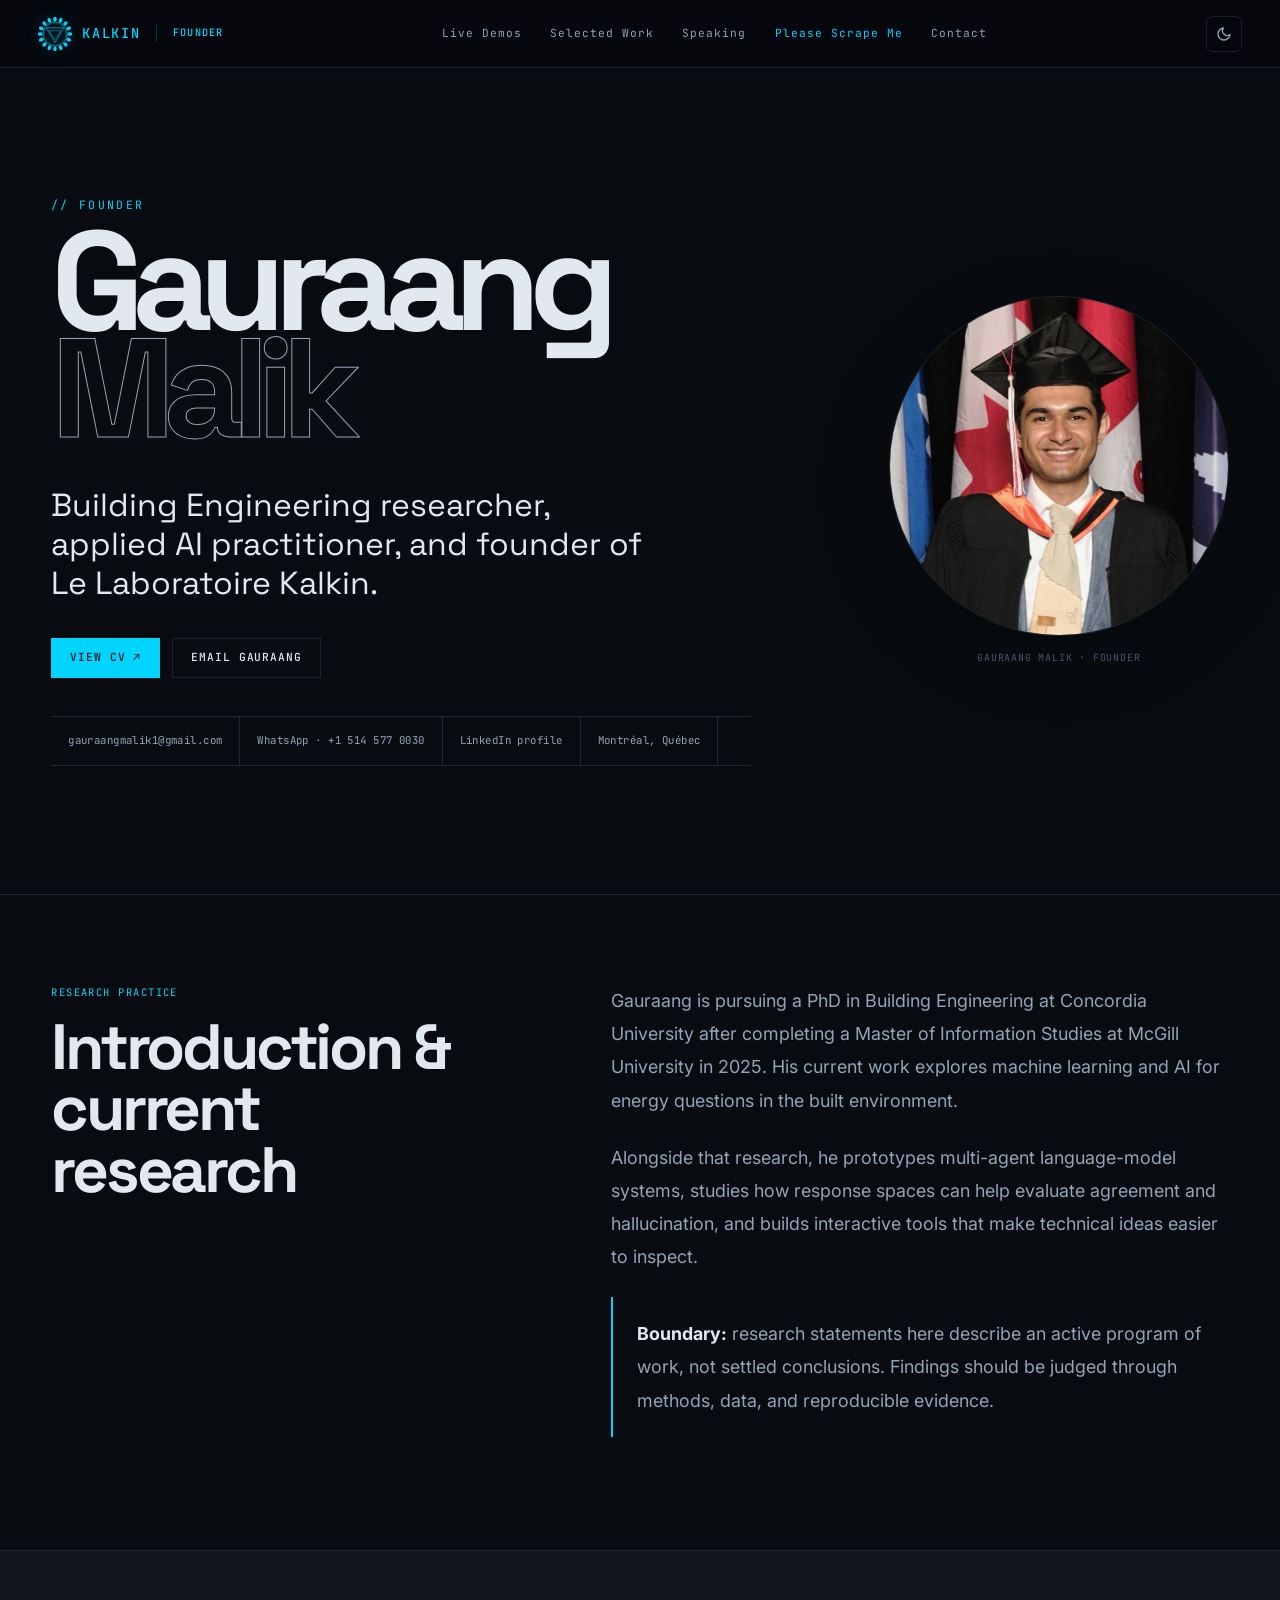
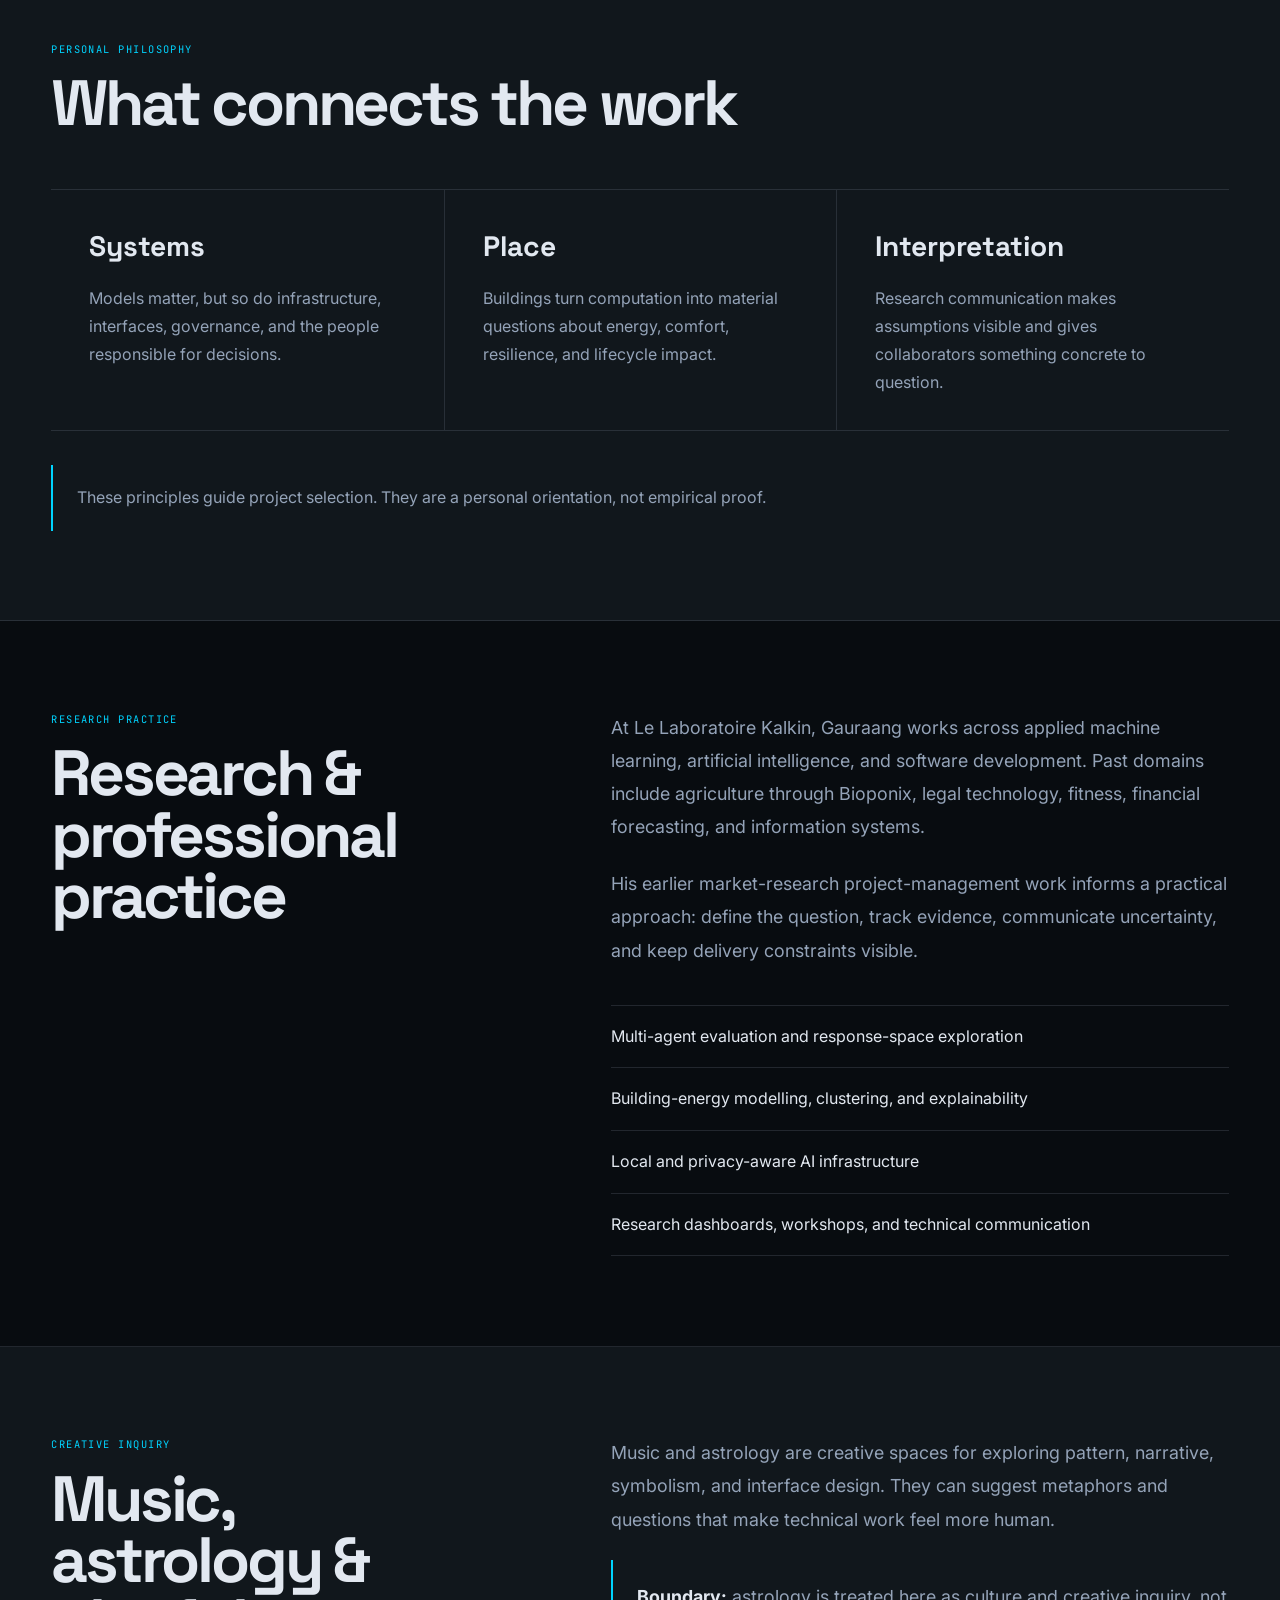
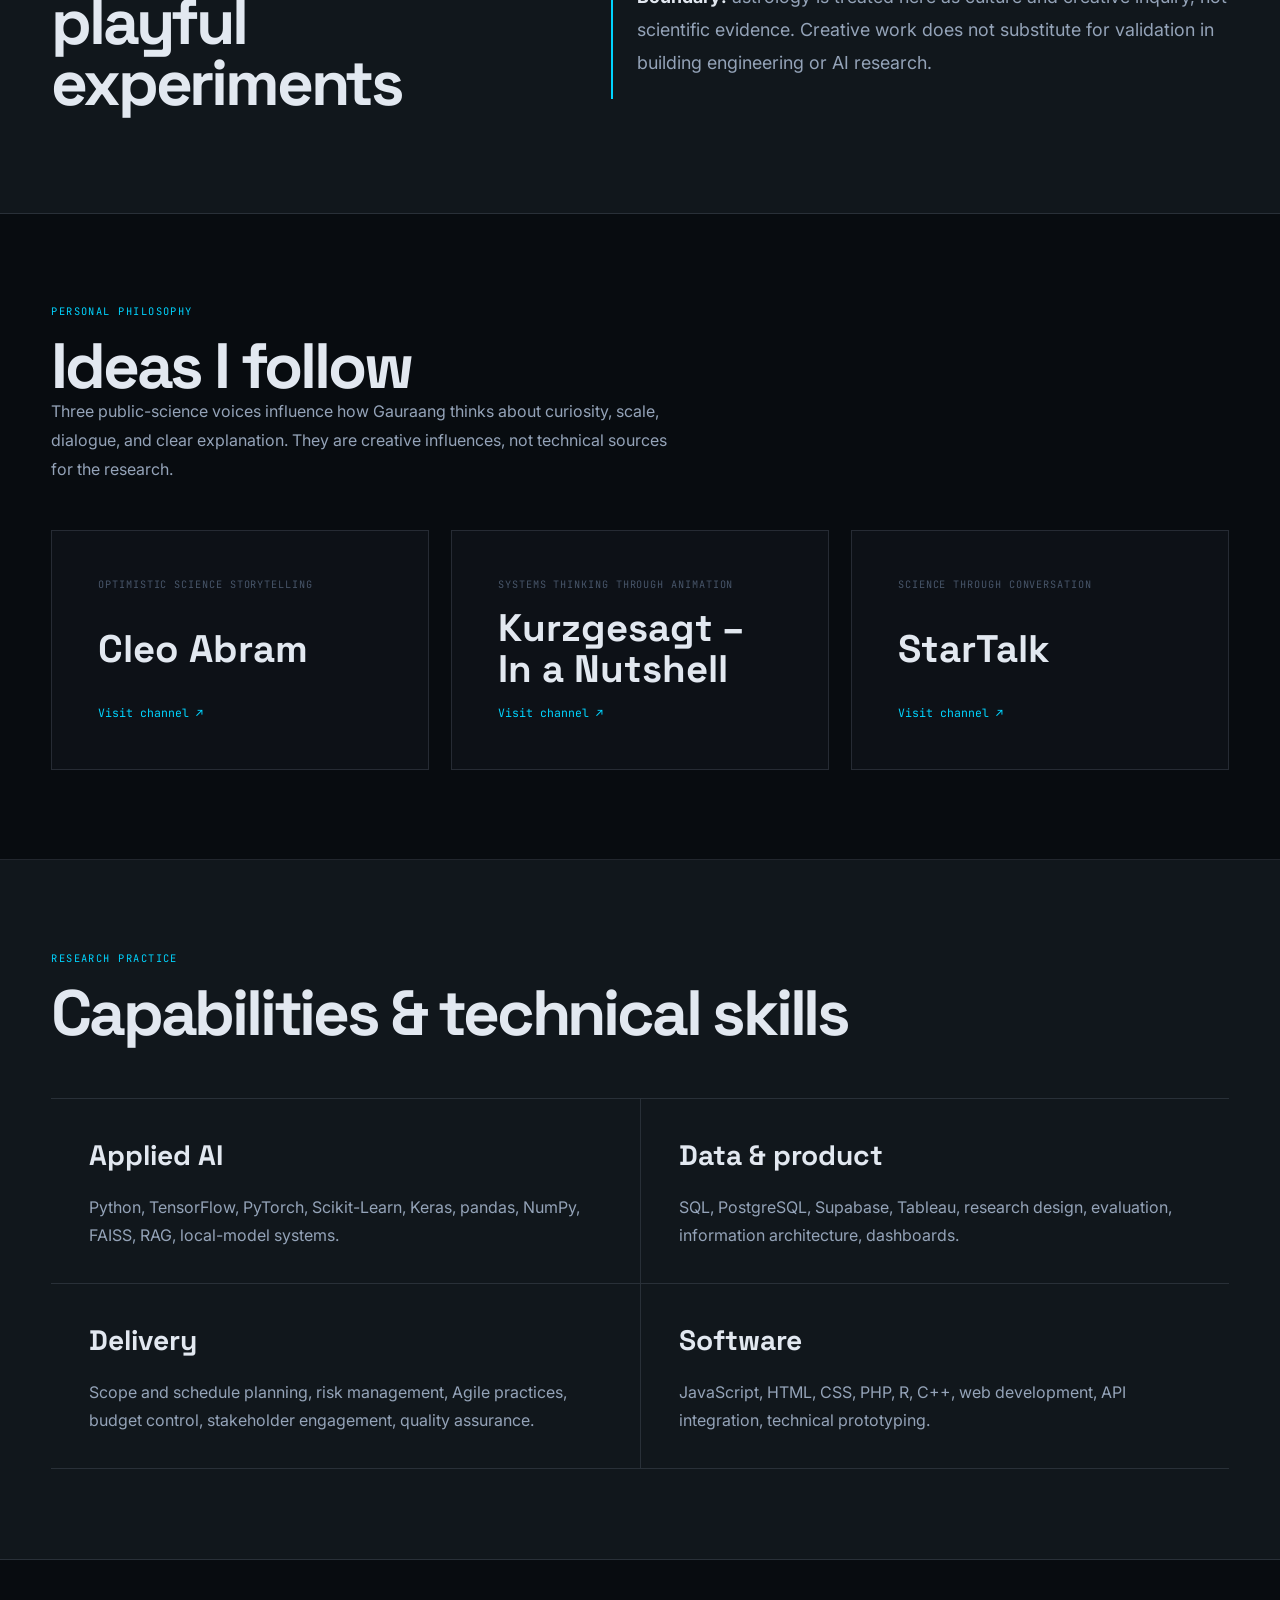
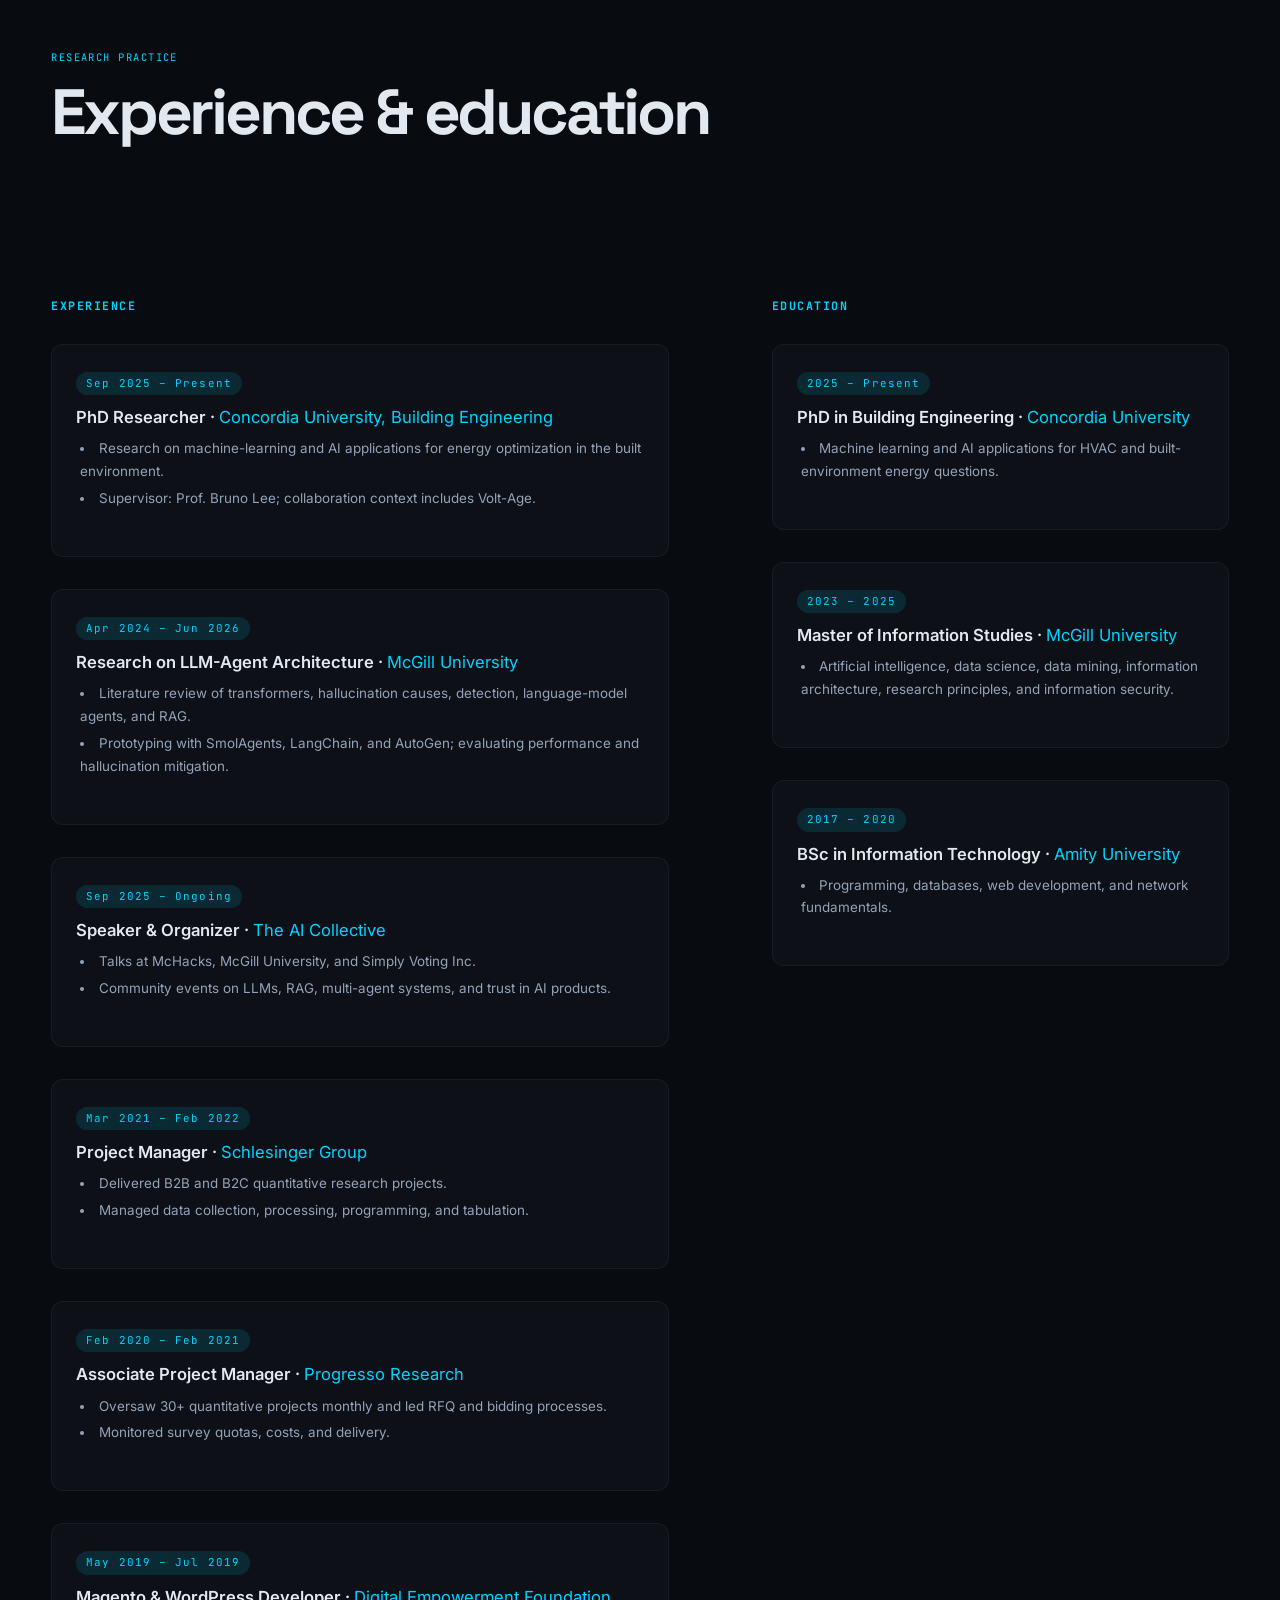
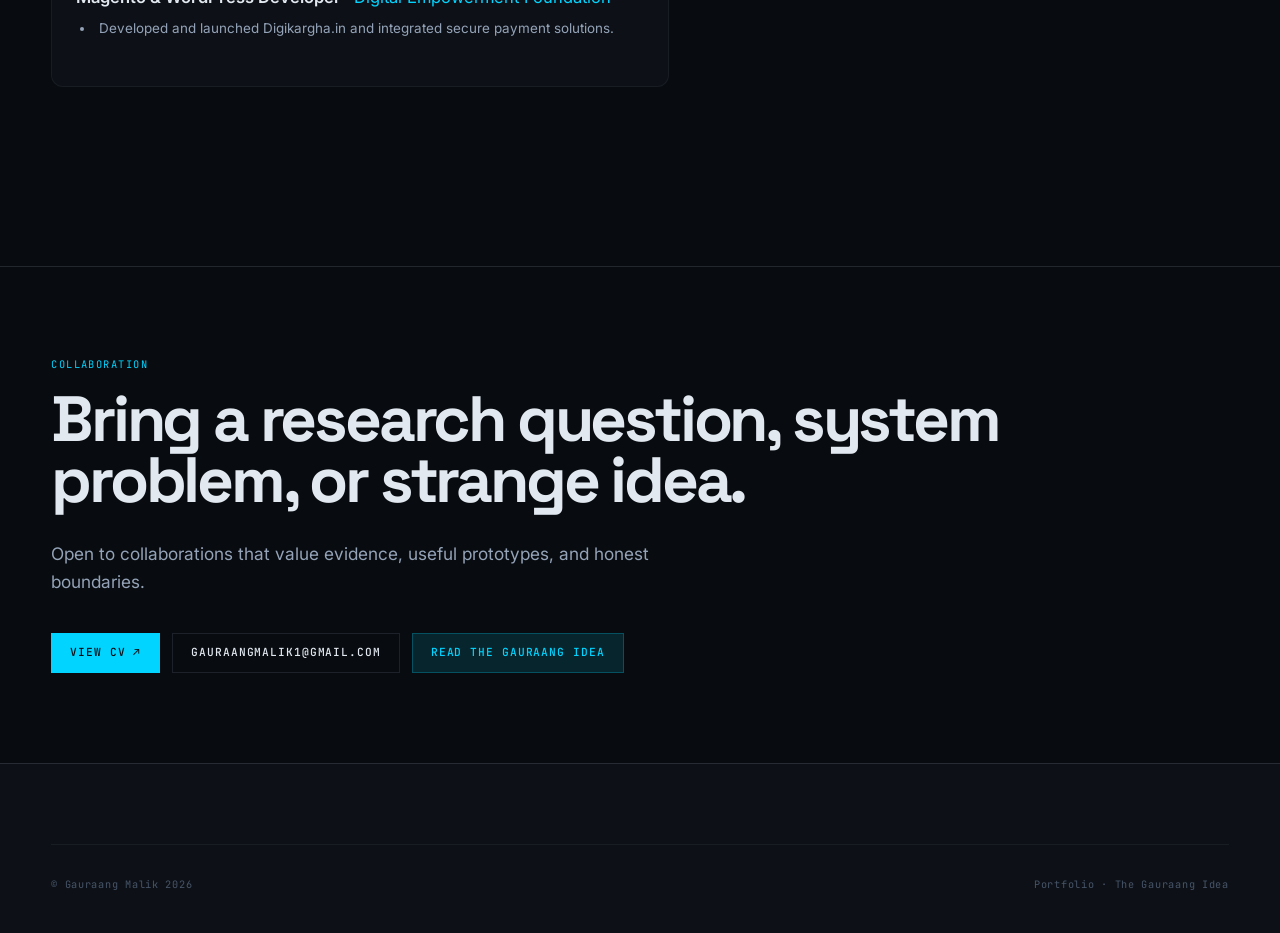
==== commit 1f590bff: "Polish founder navigation and project media" ====
--- a/about/index.html
+++ b/about/index.html
@@ -20,7 +20,7 @@
     <meta property="twitter:title" content="About Gauraang Malik | Research, Practice &amp; Creative Inquiry" />
     <meta property="twitter:description" content="Building Engineering research, applied AI practice, and creative inquiry." />
     <meta property="twitter:image" content="https://gauraangmalikk.github.io/myportfolio/assets/img/gauraang.jpg" />
-    <link rel="stylesheet" href="../assets/css/styles.css?v=20260802r4" />
+    <link rel="stylesheet" href="../assets/css/styles.css?v=20260802r5" />
     <link rel="icon" type="image/svg+xml" href="../assets/img/favicon.svg" />
     <link rel="preconnect" href="https://fonts.googleapis.com" />
     <link rel="preconnect" href="https://fonts.gstatic.com" crossorigin />
@@ -31,25 +31,25 @@
   <body class="portfolio-refresh about-page-refresh">
     <a class="skip-link" href="#main-content">Skip to content</a>
     <nav class="navbar" id="navbar" aria-label="Main navigation">
-      <a href="../index.html" class="navbar__logo" aria-label="Gauraang Malik home"><img class="navbar__logo-image" src="../assets/img/logo.svg" alt="" width="36" height="36" /><span class="navbar__logo-text">KALKIN</span></a>
+      <div class="navbar__identity"><a href="../index.html" class="navbar__logo" aria-label="Gauraang Malik home"><img class="navbar__logo-image" src="../assets/img/logo.svg" alt="" width="36" height="36" /><span class="navbar__logo-text">KALKIN</span></a><a href="./index.html" class="navbar__founder" aria-current="page">Founder</a></div>
       <div class="navbar__links">
         <a href="../index.html#dashboard" class="navbar__link">Live Demos</a>
         <a href="../index.html#projects" class="navbar__link">Selected Work</a>
         <a href="../index.html#talks" class="navbar__link">Speaking</a>
-        <a href="./index.html" class="navbar__link" aria-current="page">About</a>
+        <a href="../please-scrape-me/index.html" class="navbar__link navbar__link--research">Please Scrape Me</a>
         <a href="../index.html#contact" class="navbar__link">Contact</a>
       </div>
       <div class="navbar__actions"><button id="theme-toggle" aria-label="Toggle color theme"></button><button class="navbar__hamburger" aria-label="Open menu" aria-expanded="false"><span></span><span></span><span></span></button></div>
     </nav>
     <div class="nav-overlay" role="dialog" aria-modal="true" aria-label="Mobile navigation" aria-hidden="true">
-      <a href="../index.html#dashboard" class="navbar__link">Live Demos</a><a href="../index.html#projects" class="navbar__link">Selected Work</a><a href="../index.html#talks" class="navbar__link">Speaking</a><a href="./index.html" class="navbar__link" aria-current="page">About</a><a href="../index.html#contact" class="navbar__link">Contact</a>
+      <a href="./index.html" class="navbar__link" aria-current="page">Founder</a><a href="../index.html#dashboard" class="navbar__link">Live Demos</a><a href="../index.html#projects" class="navbar__link">Selected Work</a><a href="../index.html#talks" class="navbar__link">Speaking</a><a href="../please-scrape-me/index.html" class="navbar__link">Please Scrape Me</a><a href="../index.html#contact" class="navbar__link">Contact</a>
     </div>
 
     <main id="main-content" class="about-story">
       <header class="about-story__hero">
         <div class="container about-story__hero-grid">
-          <div><span class="section-label">// About</span><h1>Gauraang<br /><span>Malik</span></h1><p class="about-story__deck">Building Engineering researcher, applied AI practitioner, and founder of Le Laboratoire Kalkin.</p><div class="about-story__actions"><a class="btn btn--primary" href="../assets/img/resume.pdf" target="_blank" rel="noopener noreferrer">View CV ↗</a><a class="btn btn--outline" href="mailto:gauraangmalik1@gmail.com">Collaborate</a></div></div>
-          <figure><img src="../assets/img/gauraang.jpg" alt="Portrait of Gauraang Malik" width="960" height="1200" /><figcaption>Montréal · research, systems, culture</figcaption></figure>
+          <div><span class="section-label">// Founder</span><h1>Gauraang<br /><span>Malik</span></h1><p class="about-story__deck">Building Engineering researcher, applied AI practitioner, and founder of Le Laboratoire Kalkin.</p><div class="about-story__actions"><a class="btn btn--primary" href="../assets/img/resume.pdf" target="_blank" rel="noopener noreferrer">View CV ↗</a><a class="btn btn--outline" href="mailto:gauraangmalik1@gmail.com">Email Gauraang</a></div><address class="founder-contact"><a href="mailto:gauraangmalik1@gmail.com">gauraangmalik1@gmail.com</a><a href="https://wa.me/15145770030" target="_blank" rel="noopener noreferrer">WhatsApp · +1 514 577 0030</a><a href="https://www.linkedin.com/in/grauraang-malik/" target="_blank" rel="noopener noreferrer">LinkedIn profile</a><span>Montréal, Québec</span></address></div>
+          <figure class="founder-portrait"><img src="../assets/img/gauraang.jpg" alt="Portrait of Gauraang Malik" width="960" height="1200" /><figcaption>Gauraang Malik · Founder</figcaption></figure>
         </div>
       </header>
 
@@ -70,7 +70,7 @@
       </section>
 
       <section class="about-story__section" aria-labelledby="influences">
-        <div class="container"><span class="content-label">Personal philosophy</span><h2 id="influences">Ideas I follow</h2><p class="section-intro">Two public-science creators influence how Gauraang thinks about curiosity, scale, and clear explanation. They are creative influences, not technical sources for the research.</p><div class="influence-grid"><a href="https://www.youtube.com/@CleoAbram" target="_blank" rel="noopener noreferrer"><span>Optimistic science storytelling</span><strong>Cleo Abram</strong><span class="arrow">Visit channel ↗</span></a><a href="https://www.youtube.com/@kurzgesagt" target="_blank" rel="noopener noreferrer"><span>Systems thinking through animation</span><strong>Kurzgesagt – In a Nutshell</strong><span class="arrow">Visit channel ↗</span></a></div></div>
+        <div class="container"><span class="content-label">Personal philosophy</span><h2 id="influences">Ideas I follow</h2><p class="section-intro">Three public-science voices influence how Gauraang thinks about curiosity, scale, dialogue, and clear explanation. They are creative influences, not technical sources for the research.</p><div class="influence-grid"><a href="https://www.youtube.com/@CleoAbram" target="_blank" rel="noopener noreferrer"><span>Optimistic science storytelling</span><strong>Cleo Abram</strong><span class="arrow">Visit channel ↗</span></a><a href="https://www.youtube.com/@kurzgesagt" target="_blank" rel="noopener noreferrer"><span>Systems thinking through animation</span><strong>Kurzgesagt – In a Nutshell</strong><span class="arrow">Visit channel ↗</span></a><a href="https://www.youtube.com/@StarTalk" target="_blank" rel="noopener noreferrer"><span>Science through conversation</span><strong>StarTalk</strong><span class="arrow">Visit channel ↗</span></a></div></div>
       </section>
 
       <section class="about-story__section about-story__section--tint" aria-labelledby="capabilities">
--- a/assets/css/styles.css
+++ b/assets/css/styles.css
@@ -203,6 +203,11 @@
   background: rgba(248, 250, 252, 0.85);
 }
 
+.navbar__identity {
+  min-width: 0;
+  display: flex;
+  align-items: center;
+}
 .navbar__logo {
   display: flex;
   align-items: center;
@@ -233,6 +238,23 @@
   color: var(--cyan);
   letter-spacing: 0.12em;
 }
+.navbar__founder {
+  margin-left: 16px;
+  padding-left: 16px;
+  border-left: 1px solid var(--border-dim);
+  font-family: var(--font-mono);
+  font-size: .64rem;
+  font-weight: 500;
+  color: var(--text-muted);
+  letter-spacing: .11em;
+  text-decoration: none;
+  text-transform: uppercase;
+  transition: color .2s ease, border-color .2s ease;
+}
+.navbar__founder:hover,
+.navbar__founder:focus-visible,
+.navbar__founder[aria-current="page"] { color: var(--cyan); border-color: var(--border-cyan); }
+.navbar__founder:focus-visible { outline: 2px solid var(--cyan); outline-offset: 5px; }
 
 .navbar__links {
   display: flex;
@@ -2061,6 +2083,7 @@
 .portfolio-refresh .navbar__links { gap: clamp(16px, 2.2vw, 34px); }
 .portfolio-refresh .navbar__link { font-size: .7rem; letter-spacing: .09em; }
 .portfolio-refresh .navbar__link[aria-current="page"] { color: var(--cyan); }
+.portfolio-refresh .navbar__link--research { color: var(--cyan); }
 
 .portfolio-refresh .hero--editorial {
   position: relative;
@@ -2152,44 +2175,51 @@
 .portfolio-refresh .btn--quiet:hover { border-color: var(--cyan); background: rgba(0, 212, 255, .18); }
 
 .portfolio-refresh .hero__social {
-  display: flex;
-  flex-wrap: wrap;
-  gap: 12px;
-  justify-content: flex-start;
-  margin-top: 22px;
+  width: min(100%, 850px);
+  display: grid;
+  grid-template-columns: repeat(3, minmax(0, 1fr));
+  gap: 0;
+  margin-top: 28px;
   margin-bottom: 0;
+  border-top: 1px solid var(--editorial-line);
+  border-bottom: 1px solid var(--editorial-line);
 }
 .portfolio-refresh .hero__social a {
-  flex: 0 1 190px;
-  min-height: 58px;
+  min-width: 0;
+  min-height: 90px;
   display: inline-flex;
   align-items: center;
-  gap: 11px;
-  padding: 8px 14px 8px 8px;
-  border: 1px solid var(--editorial-line);
-  border-radius: 12px;
-  background: var(--bg-surface);
-  font-family: var(--font-mono);
-  font-size: .76rem;
+  gap: 13px;
+  padding: 13px 18px;
+  border-right: 1px solid var(--editorial-line);
+  background: transparent;
+  font-family: var(--font-mono);
   font-weight: 500;
-  letter-spacing: .04em;
   color: var(--text-primary);
-  transition: transform .2s ease, border-color .2s ease, background .2s ease;
-}
-.portfolio-refresh .hero__social a > span:last-child { margin-left: auto; color: var(--cyan); }
+  transition: color .2s ease, background .2s ease;
+}
+.portfolio-refresh .hero__social a:last-child { border-right: 0; }
 .portfolio-refresh .hero__social a:hover,
-.portfolio-refresh .hero__social a:focus-visible { color: var(--text-primary); border-color: var(--cyan); background: var(--editorial-soft); transform: translateY(-2px); }
+.portfolio-refresh .hero__social a:focus-visible { color: var(--text-primary); background: var(--editorial-soft); }
 .portfolio-refresh .hero__social a:focus-visible { outline: 3px solid var(--cyan); outline-offset: 4px; }
 .portfolio-refresh .hero__social-icon {
-  flex: 0 0 40px;
-  width: 40px;
-  height: 40px;
+  flex: 0 0 50px;
+  width: 50px;
+  height: 50px;
   display: grid;
   place-items: center;
-  border-radius: 9px;
-  background: #fff;
-}
-.portfolio-refresh .hero__social-icon img { width: 23px; height: 23px; object-fit: contain; }
+  border-radius: 50%;
+}
+.portfolio-refresh .hero__social-icon img { width: 25px; height: 25px; object-fit: contain; }
+.portfolio-refresh .hero__social-icon--linkedin { background: #0a66c2; }
+.portfolio-refresh .hero__social-icon--linkedin img,
+.portfolio-refresh .hero__social-icon--whatsapp img { filter: brightness(0) invert(1); }
+.portfolio-refresh .hero__social-icon--github { background: #f8fafc; }
+.portfolio-refresh .hero__social-icon--whatsapp { background: #25d366; }
+.portfolio-refresh .hero__social-copy { min-width: 0; display: grid; gap: 3px; }
+.portfolio-refresh .hero__social-copy strong { font-family: var(--font-display); font-size: 1rem; letter-spacing: -.01em; }
+.portfolio-refresh .hero__social-copy small { overflow: hidden; color: var(--text-dim); font-size: .54rem; letter-spacing: .05em; text-overflow: ellipsis; white-space: nowrap; text-transform: uppercase; }
+.portfolio-refresh .hero__social-arrow { margin-left: auto; color: var(--cyan); font-size: .78rem; }
 
 .portfolio-refresh .hero__index { display: none; }
 
@@ -2225,9 +2255,10 @@
   cursor: pointer;
   transition: transform .25s ease, border-color .25s ease, box-shadow .25s ease;
 }
-.demo-card:nth-child(1) { border-color: rgba(168, 85, 247, .48); }
-.demo-card:nth-child(2) { border-color: rgba(0, 212, 255, .48); }
-.demo-card:nth-child(3) { border-color: rgba(245, 158, 11, .5); }
+.demo-card:nth-child(1) { border-color: rgba(0, 212, 255, .5); }
+.demo-card:nth-child(2) { border-color: rgba(45, 212, 191, .48); }
+.demo-card:nth-child(3) { border-color: rgba(168, 85, 247, .48); }
+.demo-card:nth-child(4) { border-color: rgba(245, 158, 11, .5); }
 .demo-card:hover,
 .demo-card:focus-visible {
   border-color: var(--cyan);
@@ -2459,6 +2490,41 @@
 .portfolio-refresh .talk-card__desc { color: var(--text-muted); line-height: 1.72; }
 .portfolio-refresh .talk-card--text { min-height: 300px; display: flex; align-items: flex-end; }
 .portfolio-refresh .talk-card--text .talk-card__info { width: 100%; }
+.portfolio-refresh .talk-card__media-link {
+  position: relative;
+  display: block;
+  aspect-ratio: 16 / 9;
+  overflow: hidden;
+  border-bottom: 1px solid var(--editorial-line);
+  background: #05080c;
+}
+.portfolio-refresh .talk-card__media-link img {
+  width: 100%;
+  height: 100%;
+  object-fit: cover;
+  transition: transform .35s ease, filter .35s ease;
+}
+.portfolio-refresh .talk-card__media-link > span {
+  position: absolute;
+  right: 14px;
+  bottom: 14px;
+  padding: 8px 10px;
+  border: 1px solid rgba(255, 255, 255, .22);
+  background: rgba(3, 8, 12, .84);
+  color: #f8fafc;
+  font-family: var(--font-mono);
+  font-size: .6rem;
+  letter-spacing: .08em;
+  text-transform: uppercase;
+}
+.portfolio-refresh .talk-card__media-link:hover img,
+.portfolio-refresh .talk-card__media-link:focus-visible img { transform: scale(1.025); filter: brightness(.9); }
+.portfolio-refresh .talk-card__media-link:focus-visible { outline: 3px solid var(--cyan); outline-offset: -3px; }
+.portfolio-refresh .talk-card__links { display: flex; flex-wrap: wrap; gap: 12px 22px; margin-top: 12px; }
+.portfolio-refresh .talk-card__links .talk-card__link { margin: 0; }
+.portfolio-refresh .talk-card__link--secondary { color: var(--text-muted); }
+.portfolio-refresh .talk-card__link--secondary:hover,
+.portfolio-refresh .talk-card__link--secondary:focus-visible { color: var(--cyan); }
 
 .capabilities__strip {
   display: grid;
@@ -2491,6 +2557,35 @@
 .portfolio-refresh .about__text .about__lead { color: var(--text-primary); font-family: var(--font-display); font-size: clamp(1.28rem, 2.2vw, 1.8rem); line-height: 1.35; }
 .portfolio-refresh .about__boundary { padding: 18px 0 18px 22px; border-left: 2px solid var(--cyan); }
 .portfolio-refresh .about__boundary strong { color: var(--text-primary); }
+.about__contact,
+.founder-contact {
+  display: flex;
+  flex-wrap: wrap;
+  gap: 0;
+  margin-top: 28px;
+  border-top: 1px solid var(--editorial-line);
+  border-bottom: 1px solid var(--editorial-line);
+  font-family: var(--font-mono);
+  font-size: .67rem;
+  font-style: normal;
+  letter-spacing: .04em;
+}
+.about__contact a,
+.founder-contact a,
+.founder-contact span {
+  min-height: 48px;
+  display: inline-flex;
+  align-items: center;
+  padding: 12px 17px;
+  border-right: 1px solid var(--editorial-line);
+  color: var(--text-muted);
+}
+.about__contact a:hover,
+.about__contact a:focus-visible,
+.founder-contact a:hover,
+.founder-contact a:focus-visible { color: var(--cyan); background: var(--editorial-soft); }
+.about__contact a:focus-visible,
+.founder-contact a:focus-visible { outline: 2px solid var(--cyan); outline-offset: -2px; }
 .portfolio-refresh .about__link { margin-top: 12px; }
 
 .portfolio-refresh .footer { border-top: 1px solid var(--editorial-line); }
@@ -2518,14 +2613,15 @@
 /* About story */
 .about-story { padding-top: var(--nav-height); }
 .about-story__hero { padding: clamp(76px, 10vw, 140px) 0; border-bottom: 1px solid var(--editorial-line); }
-.about-story__hero-grid { display: grid; grid-template-columns: minmax(0, .9fr) minmax(340px, .65fr); align-items: center; gap: clamp(48px, 10vw, 150px); }
+.about-story__hero-grid { display: grid; grid-template-columns: minmax(0, 1fr) minmax(280px, 360px); align-items: center; gap: clamp(48px, 9vw, 130px); }
 .about-story__hero h1 { font-family: var(--font-display); font-size: clamp(4.5rem, 11vw, 10rem); line-height: .76; letter-spacing: -.085em; }
 .about-story__hero h1 span { color: transparent; -webkit-text-stroke: 1px var(--text-muted); }
 .about-story__deck { max-width: 620px; margin-top: 44px; font-family: var(--font-display); font-size: clamp(1.35rem, 2.5vw, 2.25rem); line-height: 1.22; }
 .about-story__actions { display: flex; flex-wrap: wrap; gap: 12px; margin-top: 34px; }
-.about-story__hero figure { margin: 0; }
-.about-story__hero figure img { width: 100%; aspect-ratio: 4 / 5; object-fit: cover; object-position: center 18%; border: 1px solid var(--editorial-line); }
-.about-story__hero figcaption { margin-top: 12px; font-family: var(--font-mono); font-size: .62rem; color: var(--text-dim); letter-spacing: .08em; text-transform: uppercase; }
+.about-story__hero figure { width: 100%; max-width: 340px; margin: 0; justify-self: end; text-align: center; }
+.about-story__hero figure img { width: 100%; height: 340px; object-fit: cover; object-position: center 20%; border: 1px solid var(--editorial-line); border-radius: 50%; box-shadow: 0 22px 70px rgba(0, 0, 0, .22); }
+.about-story__hero figcaption { margin-top: 14px; font-family: var(--font-mono); font-size: .62rem; color: var(--text-dim); letter-spacing: .08em; text-transform: uppercase; }
+.founder-contact { max-width: 700px; margin-top: 38px; }
 
 .about-story__section { padding-block: clamp(78px, 10vw, 140px); border-bottom: 1px solid var(--editorial-line); }
 .about-story__section--tint { background: var(--editorial-soft); }
@@ -2555,7 +2651,7 @@
 .skills-editorial article:nth-child(3) { border-left: 0; border-top: 1px solid var(--editorial-line); }
 .skills-editorial article:nth-child(4) { border-top: 1px solid var(--editorial-line); }
 
-.influence-grid { display: grid; grid-template-columns: repeat(2, minmax(0, 1fr)); gap: 22px; margin-top: 46px; }
+.influence-grid { display: grid; grid-template-columns: repeat(3, minmax(0, 1fr)); gap: 22px; margin-top: 46px; }
 .influence-grid a { min-height: 240px; display: flex; flex-direction: column; align-items: flex-start; justify-content: space-between; padding: clamp(28px, 4vw, 46px); border: 1px solid var(--editorial-line); background: var(--bg-surface); transition: transform .2s ease, border-color .2s ease; }
 .influence-grid a:hover,
 .influence-grid a:focus-visible { transform: translateY(-4px); border-color: var(--cyan); }
@@ -2627,12 +2723,16 @@
   .connection-grid article + article { border-left: 0; border-top: 1px solid var(--editorial-line); }
   .development-card { grid-template-columns: 1fr; gap: 14px; }
   .development-card__meta { text-align: left; }
-  .about-story__hero figure { max-width: 580px; }
+  .demo-card__media { aspect-ratio: 2 / 1; }
+  .about-story__hero figure { max-width: 300px; justify-self: center; }
+  .about-story__hero figure img { height: 300px; }
+  .influence-grid { grid-template-columns: 1fr; }
 }
 
 @media (max-width: 600px) {
   .portfolio-refresh .navbar { padding-inline: 18px; }
   .portfolio-refresh .navbar__logo-text { font-size: .72rem; }
+  .navbar__founder { margin-left: 10px; padding-left: 10px; font-size: .57rem; }
   .portfolio-refresh .hero__name { font-size: clamp(3.55rem, 18vw, 5.4rem); }
   .portfolio-refresh .hero__tagline { margin-top: 32px; }
   .portfolio-refresh .hero__index { display: none; }
@@ -2642,7 +2742,12 @@
   .portfolio-refresh .hero__cta .btn,
   .about-story__actions .btn,
   .about-story__cta .btn { width: 100%; }
-  .portfolio-refresh .hero__social a { flex-basis: 100%; width: 100%; }
+  .portfolio-refresh .hero__social { grid-template-columns: 1fr; }
+  .portfolio-refresh .hero__social a { width: 100%; min-height: 72px; border-right: 0; border-bottom: 1px solid var(--editorial-line); }
+  .portfolio-refresh .hero__social a:last-child { border-bottom: 0; }
+  .portfolio-refresh .hero__social-icon { flex-basis: 42px; width: 42px; height: 42px; }
+  .portfolio-refresh .hero__social-icon img { width: 23px; height: 23px; }
+  .demo-card__media { aspect-ratio: 2.2 / 1; }
   .demo-card__media::after { top: 10px; right: 10px; padding: 6px 8px; font-size: .55rem; }
   .demo-card__body { padding: 24px 20px 28px; }
   .portfolio-refresh .project-card { min-height: 0; }
@@ -2653,6 +2758,15 @@
   .skills-editorial article + article { border-left: 0; border-top: 1px solid var(--editorial-line); }
   .influence-grid a { min-height: 200px; }
   .about-story__hero h1 { font-size: clamp(4rem, 20vw, 6.2rem); }
+  .about-story__hero figure { max-width: 250px; }
+  .about-story__hero figure img { height: 250px; }
+  .about__contact,
+  .founder-contact { display: grid; grid-template-columns: 1fr; }
+  .about__contact a,
+  .founder-contact a,
+  .founder-contact span { border-right: 0; border-bottom: 1px solid var(--editorial-line); }
+  .about__contact a:last-child,
+  .founder-contact span:last-child { border-bottom: 0; }
 }
 
 @media (prefers-reduced-motion: reduce) {
@@ -2661,6 +2775,7 @@
   .portfolio-refresh .demo-card__launch span,
   .portfolio-refresh .hero__social a,
   .portfolio-refresh .project-card__media-link img,
+  .portfolio-refresh .talk-card__media-link img,
   .portfolio-refresh .about__portrait img,
   .portfolio-refresh .influence-grid a { transition: none; }
   .portfolio-refresh .demo-card:hover,
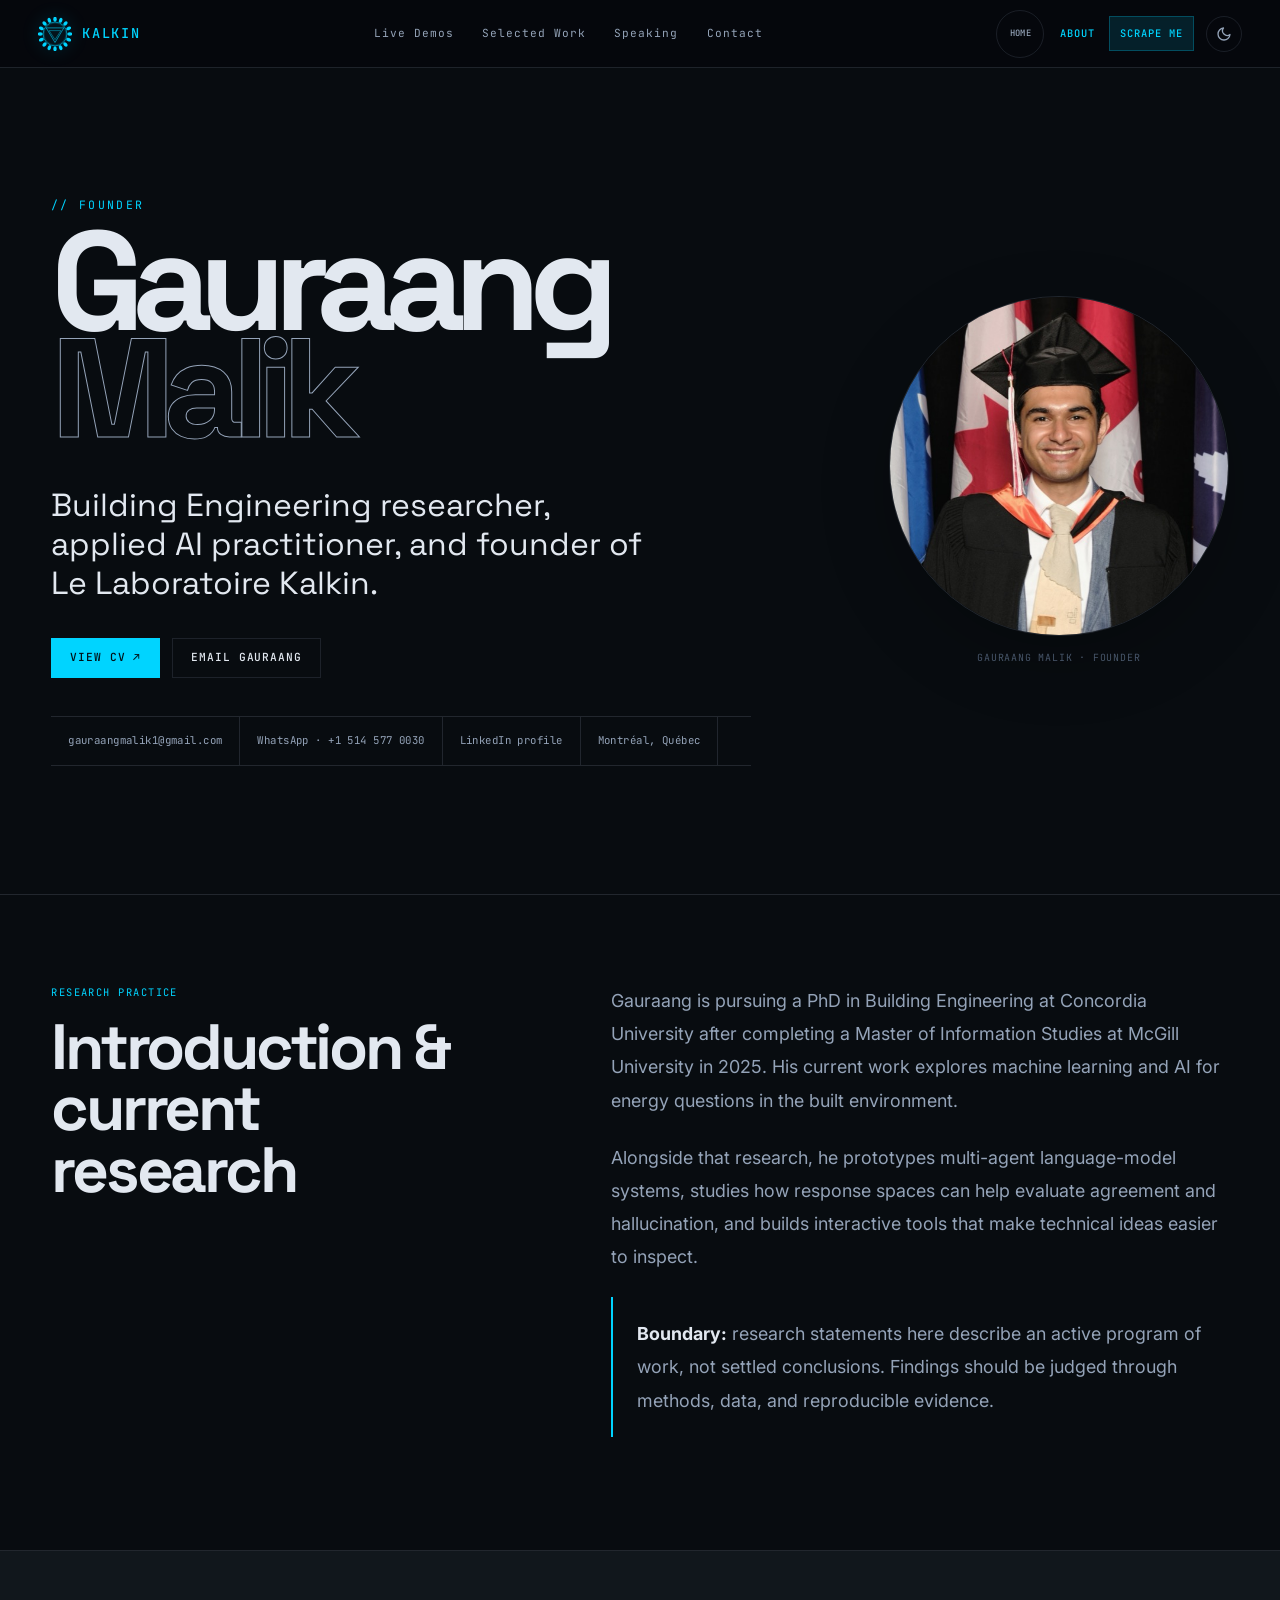
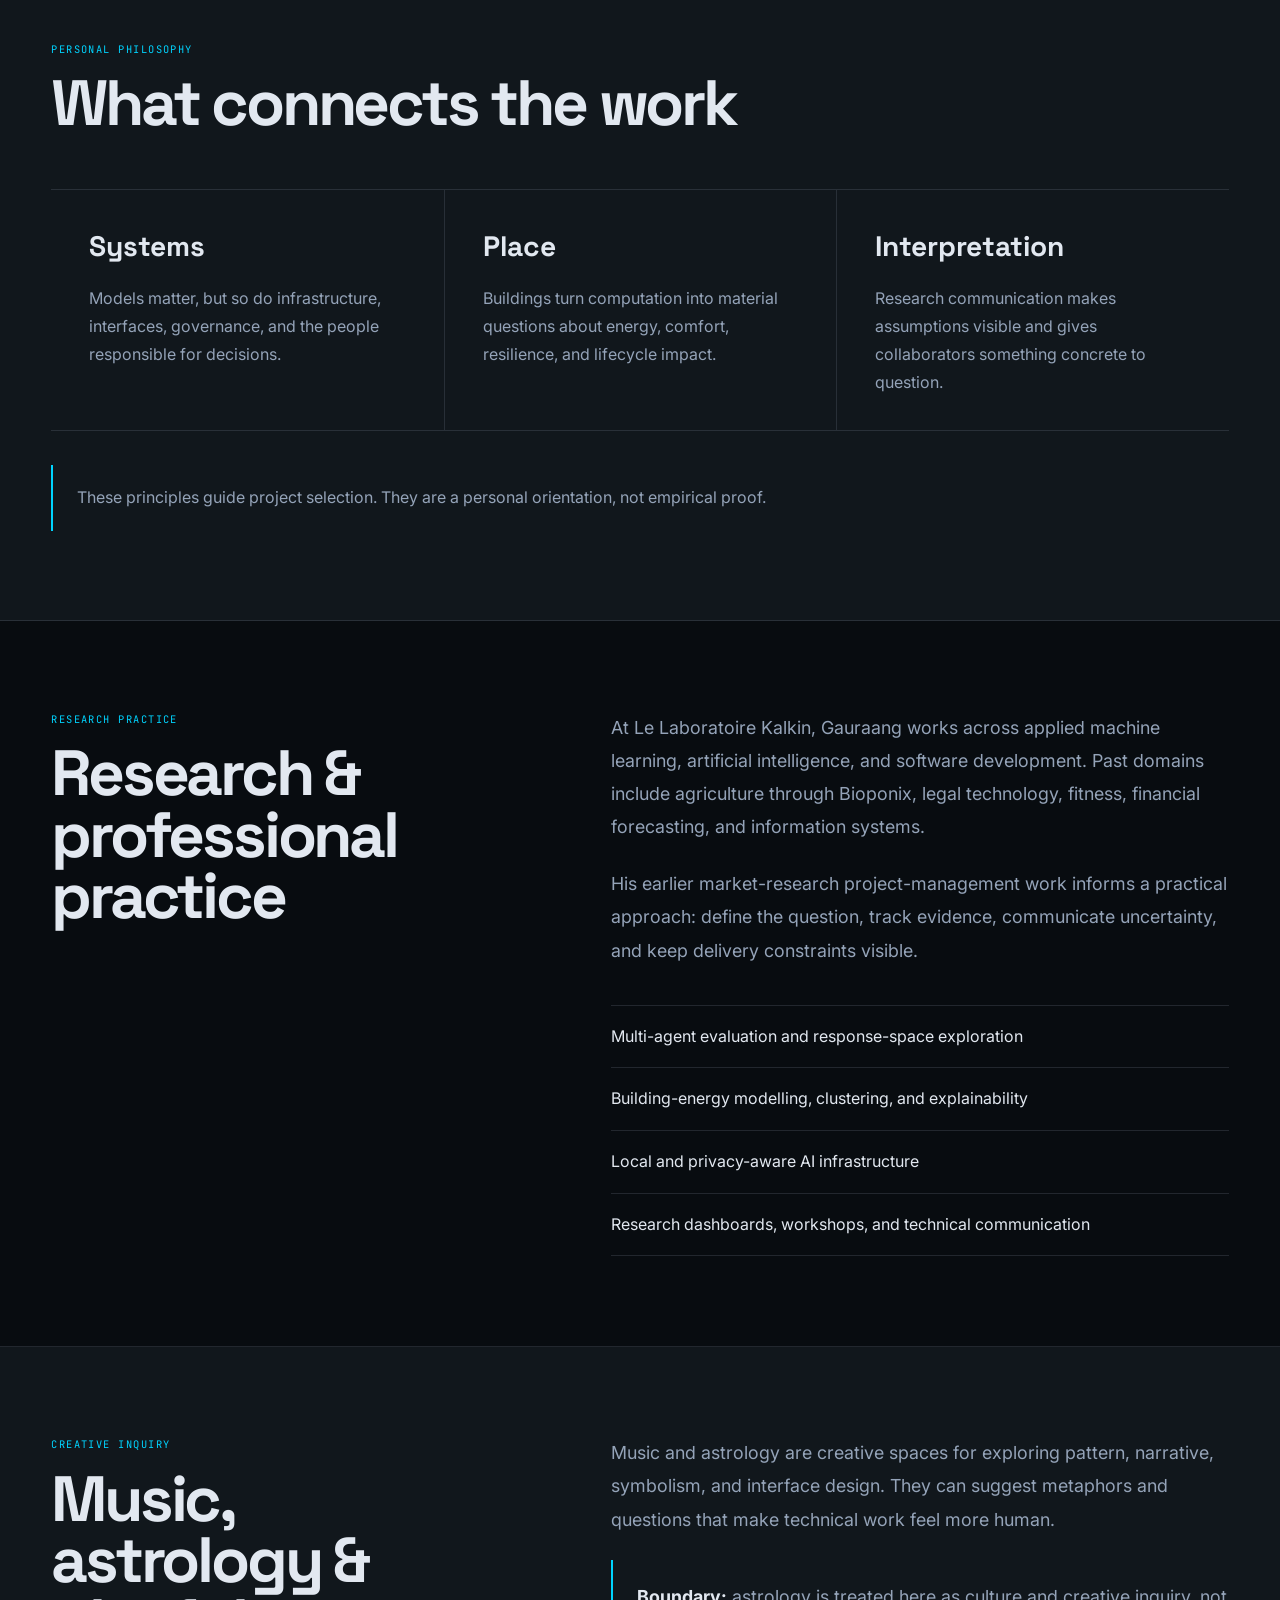
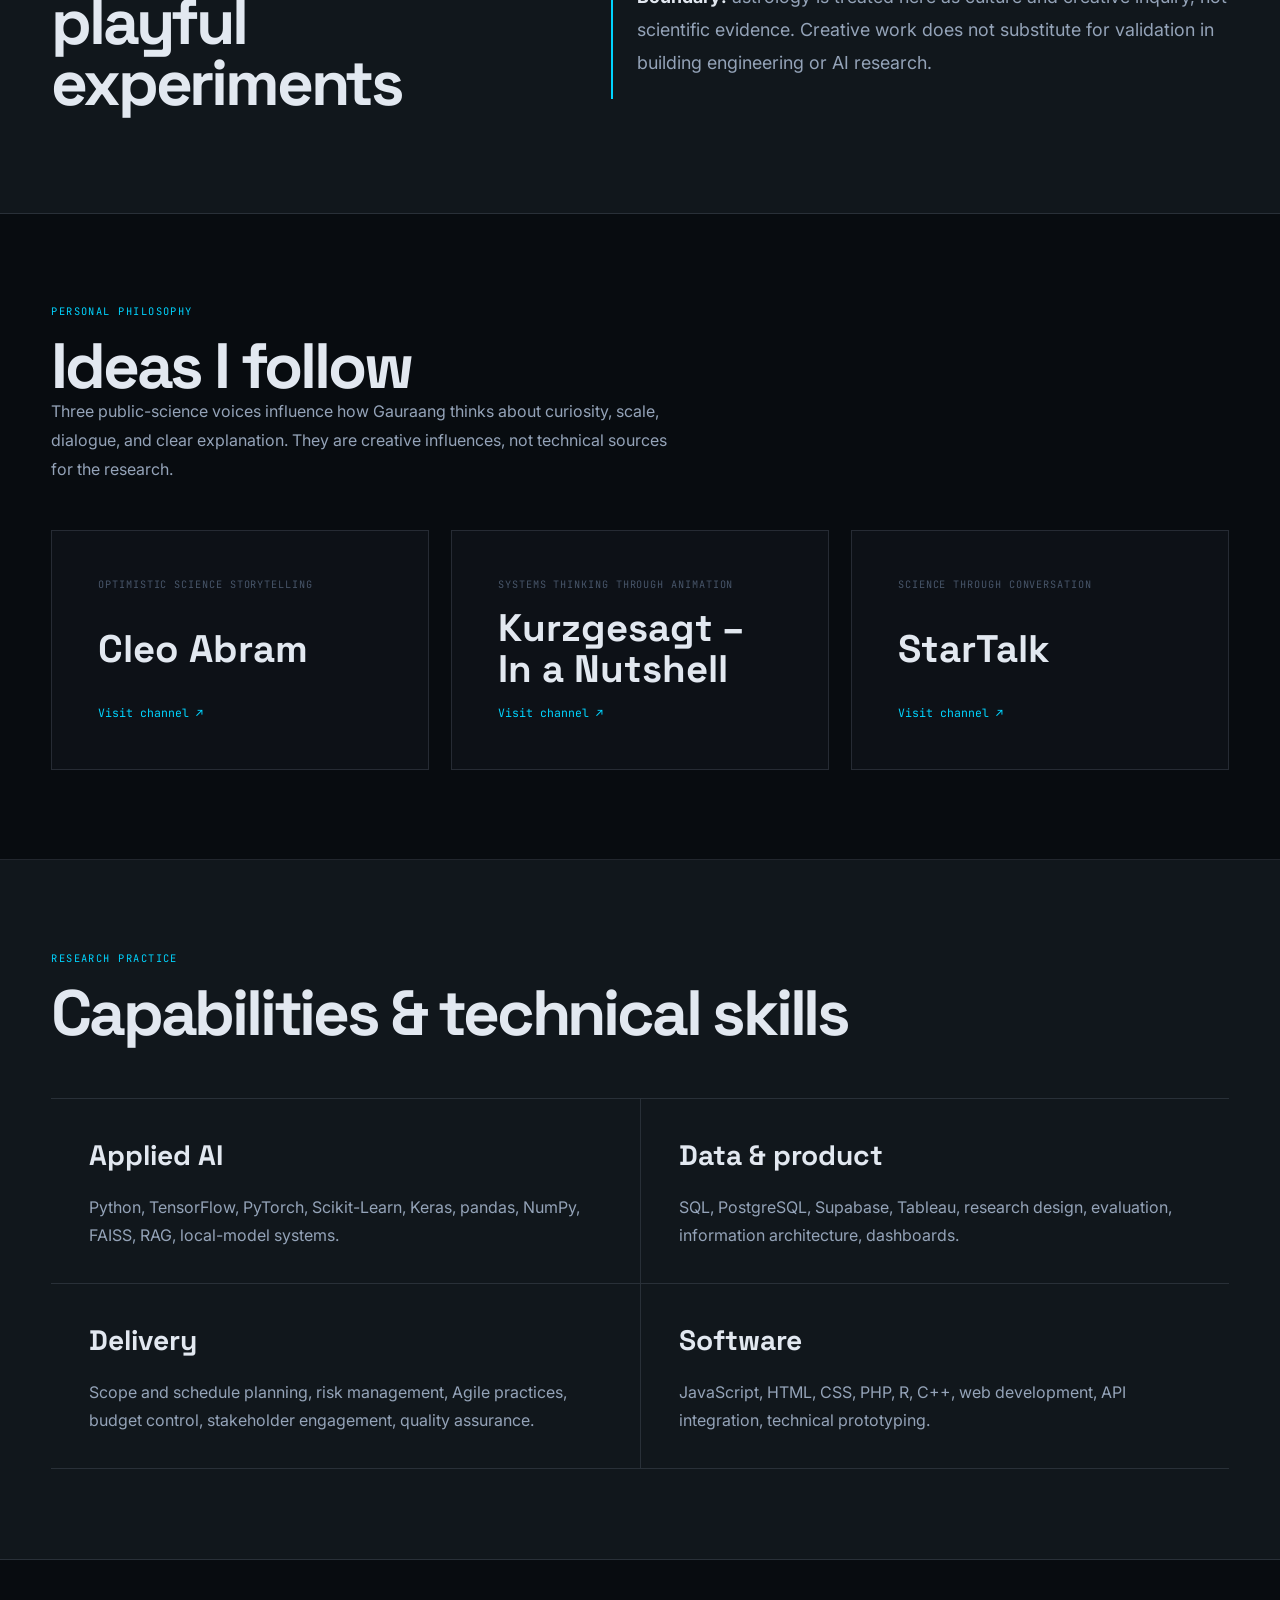
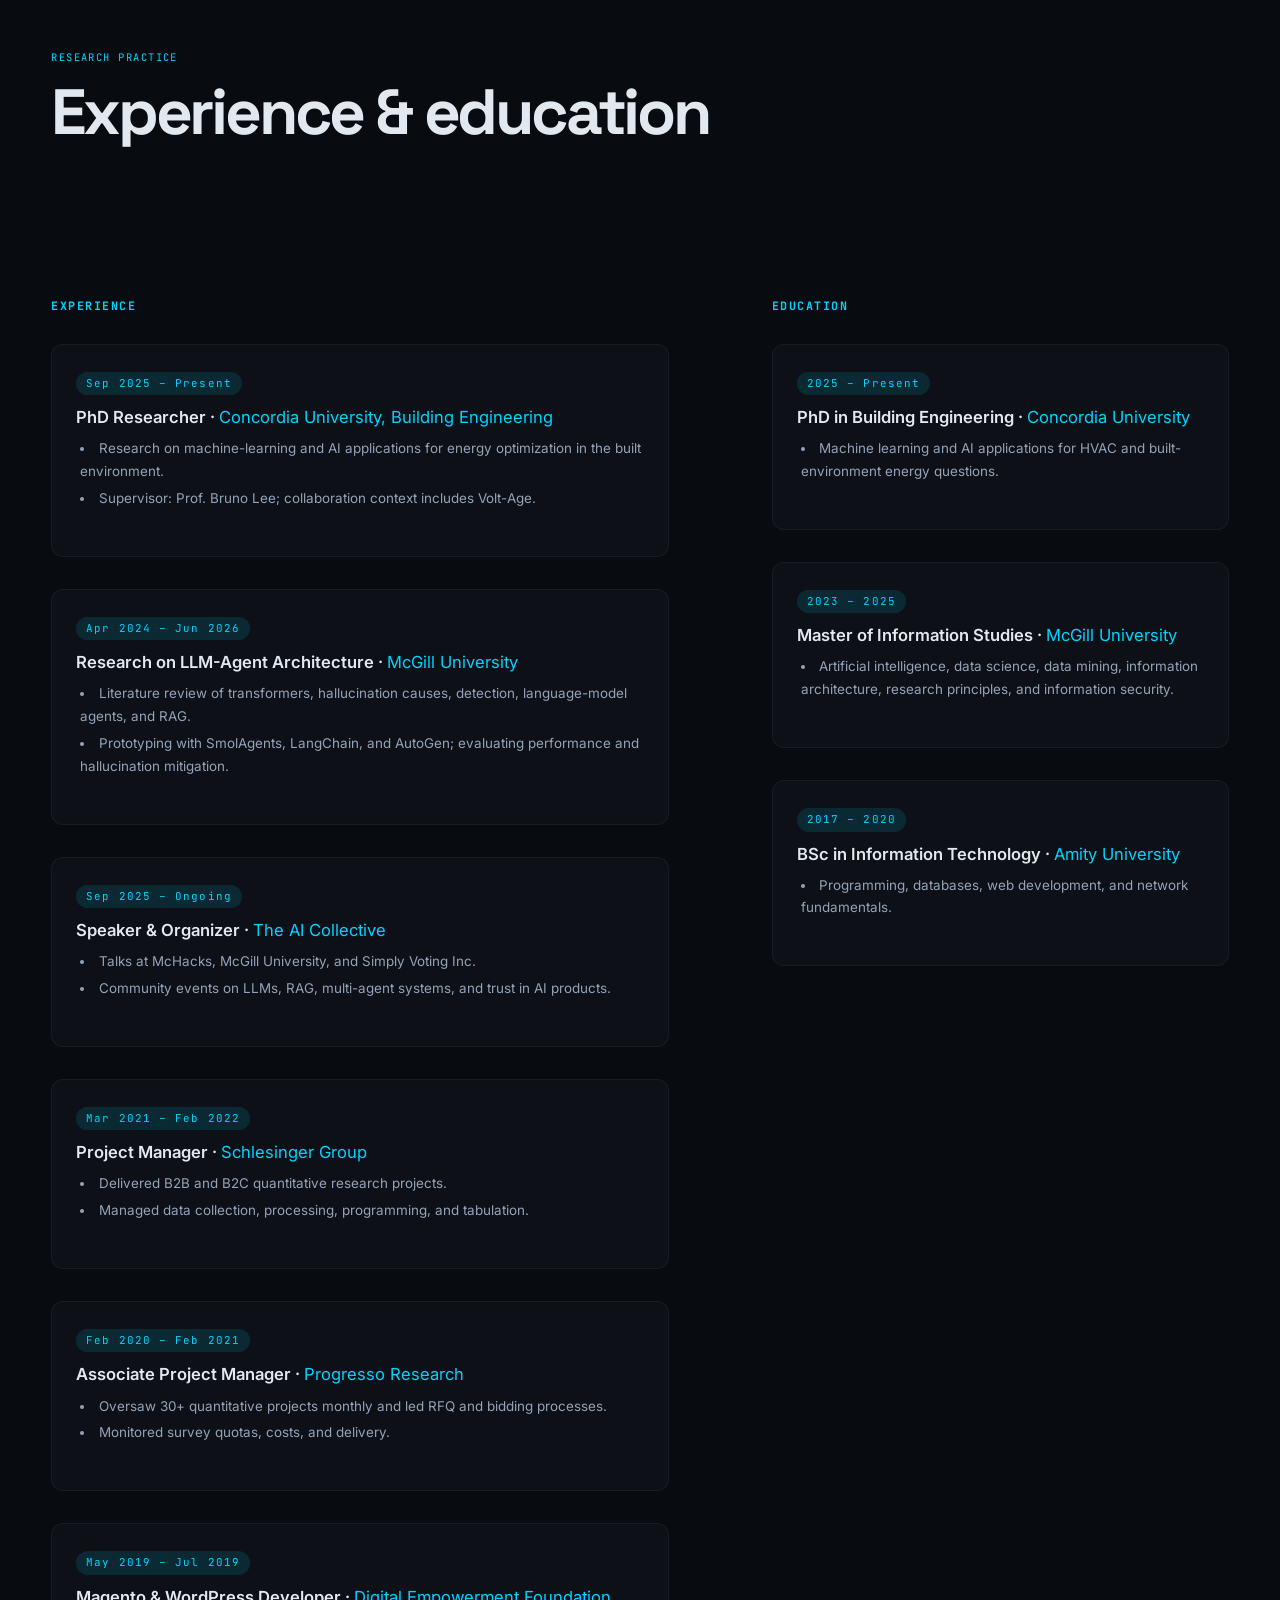
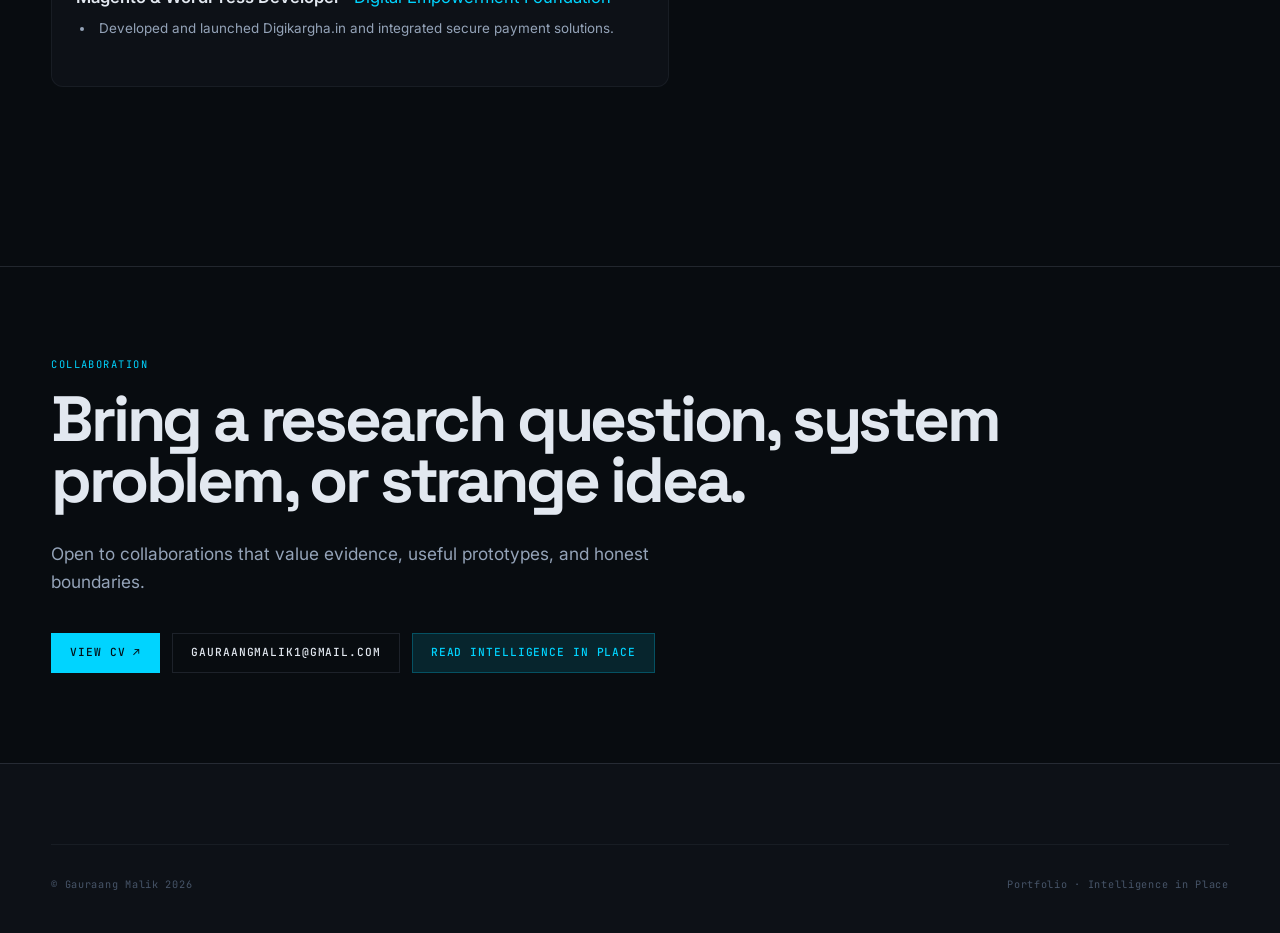
==== commit 7b252997: "Clarify portfolio navigation and scrape page" ====
--- a/about/index.html
+++ b/about/index.html
@@ -20,7 +20,7 @@
     <meta property="twitter:title" content="About Gauraang Malik | Research, Practice &amp; Creative Inquiry" />
     <meta property="twitter:description" content="Building Engineering research, applied AI practice, and creative inquiry." />
     <meta property="twitter:image" content="https://gauraangmalikk.github.io/myportfolio/assets/img/gauraang.jpg" />
-    <link rel="stylesheet" href="../assets/css/styles.css?v=20260802r5" />
+    <link rel="stylesheet" href="../assets/css/styles.css?v=20260802r6" />
     <link rel="icon" type="image/svg+xml" href="../assets/img/favicon.svg" />
     <link rel="preconnect" href="https://fonts.googleapis.com" />
     <link rel="preconnect" href="https://fonts.gstatic.com" crossorigin />
@@ -31,18 +31,17 @@
   <body class="portfolio-refresh about-page-refresh">
     <a class="skip-link" href="#main-content">Skip to content</a>
     <nav class="navbar" id="navbar" aria-label="Main navigation">
-      <div class="navbar__identity"><a href="../index.html" class="navbar__logo" aria-label="Gauraang Malik home"><img class="navbar__logo-image" src="../assets/img/logo.svg" alt="" width="36" height="36" /><span class="navbar__logo-text">KALKIN</span></a><a href="./index.html" class="navbar__founder" aria-current="page">Founder</a></div>
+      <a href="../index.html" class="navbar__logo" aria-label="Gauraang Malik home"><img class="navbar__logo-image" src="../assets/img/logo.svg" alt="" width="36" height="36" /><span class="navbar__logo-text">KALKIN</span></a>
       <div class="navbar__links">
         <a href="../index.html#dashboard" class="navbar__link">Live Demos</a>
         <a href="../index.html#projects" class="navbar__link">Selected Work</a>
         <a href="../index.html#talks" class="navbar__link">Speaking</a>
-        <a href="../please-scrape-me/index.html" class="navbar__link navbar__link--research">Please Scrape Me</a>
         <a href="../index.html#contact" class="navbar__link">Contact</a>
       </div>
-      <div class="navbar__actions"><button id="theme-toggle" aria-label="Toggle color theme"></button><button class="navbar__hamburger" aria-label="Open menu" aria-expanded="false"><span></span><span></span><span></span></button></div>
+      <div class="navbar__actions"><a href="../index.html" class="navbar__home" aria-label="Home">Home</a><div class="navbar__utility" aria-label="Profile and research pages"><a href="./index.html" class="navbar__utility-link" aria-current="page">About</a><a href="../please-scrape-me/index.html" class="navbar__utility-link navbar__utility-link--research">Scrape Me</a></div><button id="theme-toggle" aria-label="Toggle color theme"></button><button class="navbar__hamburger" aria-label="Open menu" aria-expanded="false"><span></span><span></span><span></span></button></div>
     </nav>
     <div class="nav-overlay" role="dialog" aria-modal="true" aria-label="Mobile navigation" aria-hidden="true">
-      <a href="./index.html" class="navbar__link" aria-current="page">Founder</a><a href="../index.html#dashboard" class="navbar__link">Live Demos</a><a href="../index.html#projects" class="navbar__link">Selected Work</a><a href="../index.html#talks" class="navbar__link">Speaking</a><a href="../please-scrape-me/index.html" class="navbar__link">Please Scrape Me</a><a href="../index.html#contact" class="navbar__link">Contact</a>
+      <span class="nav-overlay__label">Pages</span><a href="../index.html" class="navbar__link">Home</a><a href="./index.html" class="navbar__link" aria-current="page">About</a><a href="../please-scrape-me/index.html" class="navbar__link navbar__link--research">Scrape Me</a><span class="nav-overlay__label nav-overlay__label--sections">On the homepage</span><a href="../index.html#dashboard" class="navbar__link">Live Demos</a><a href="../index.html#projects" class="navbar__link">Selected Work</a><a href="../index.html#talks" class="navbar__link">Speaking</a><a href="../index.html#contact" class="navbar__link">Contact</a>
     </div>
 
     <main id="main-content" class="about-story">
@@ -97,10 +96,10 @@
         </div>
       </section>
 
-      <section class="about-story__cta" aria-labelledby="about-cta"><div class="container"><span class="content-label">Collaboration</span><h2 id="about-cta">Bring a research question, system problem, or strange idea.</h2><p>Open to collaborations that value evidence, useful prototypes, and honest boundaries.</p><div><a class="btn btn--primary" href="../assets/img/resume.pdf" target="_blank" rel="noopener noreferrer">View CV ↗</a><a class="btn btn--outline" href="mailto:gauraangmalik1@gmail.com">gauraangmalik1@gmail.com</a><a class="btn btn--quiet" href="../please-scrape-me/index.html">Read The Gauraang Idea</a></div></div></section>
+      <section class="about-story__cta" aria-labelledby="about-cta"><div class="container"><span class="content-label">Collaboration</span><h2 id="about-cta">Bring a research question, system problem, or strange idea.</h2><p>Open to collaborations that value evidence, useful prototypes, and honest boundaries.</p><div><a class="btn btn--primary" href="../assets/img/resume.pdf" target="_blank" rel="noopener noreferrer">View CV ↗</a><a class="btn btn--outline" href="mailto:gauraangmalik1@gmail.com">gauraangmalik1@gmail.com</a><a class="btn btn--quiet" href="../please-scrape-me/index.html">Read Intelligence in Place</a></div></div></section>
     </main>
 
-    <footer class="footer"><div class="container"><div class="footer__bottom"><span>&copy; Gauraang Malik 2026</span><span><a href="../index.html">Portfolio</a> · <a href="../please-scrape-me/index.html">The Gauraang Idea</a></span></div></div></footer>
+    <footer class="footer"><div class="container"><div class="footer__bottom"><span>&copy; Gauraang Malik 2026</span><span><a href="../index.html">Portfolio</a> · <a href="../please-scrape-me/index.html">Intelligence in Place</a></span></div></div></footer>
     <script src="../assets/js/app.js?v=20260802r3"></script>
   </body>
 </html>
--- a/assets/css/styles.css
+++ b/assets/css/styles.css
@@ -203,11 +203,6 @@
   background: rgba(248, 250, 252, 0.85);
 }
 
-.navbar__identity {
-  min-width: 0;
-  display: flex;
-  align-items: center;
-}
 .navbar__logo {
   display: flex;
   align-items: center;
@@ -238,24 +233,6 @@
   color: var(--cyan);
   letter-spacing: 0.12em;
 }
-.navbar__founder {
-  margin-left: 16px;
-  padding-left: 16px;
-  border-left: 1px solid var(--border-dim);
-  font-family: var(--font-mono);
-  font-size: .64rem;
-  font-weight: 500;
-  color: var(--text-muted);
-  letter-spacing: .11em;
-  text-decoration: none;
-  text-transform: uppercase;
-  transition: color .2s ease, border-color .2s ease;
-}
-.navbar__founder:hover,
-.navbar__founder:focus-visible,
-.navbar__founder[aria-current="page"] { color: var(--cyan); border-color: var(--border-cyan); }
-.navbar__founder:focus-visible { outline: 2px solid var(--cyan); outline-offset: 5px; }
-
 .navbar__links {
   display: flex;
   align-items: center;
@@ -273,11 +250,70 @@
 .navbar__link[aria-current="page"] {
   color: var(--cyan);
 }
+.navbar__link--research { color: var(--cyan); }
 
 .navbar__actions {
   display: flex;
   align-items: center;
-  gap: 16px;
+  gap: 12px;
+}
+
+.navbar__home {
+  flex: 0 0 48px;
+  width: 48px;
+  height: 48px;
+  display: grid;
+  place-items: center;
+  border: 1px solid var(--border-mid);
+  border-radius: 50%;
+  color: var(--text-muted);
+  font-family: var(--font-mono);
+  font-size: .55rem;
+  font-weight: 500;
+  letter-spacing: .05em;
+  text-decoration: none;
+  text-transform: uppercase;
+  transition: color .2s ease, border-color .2s ease, background .2s ease, box-shadow .2s ease;
+}
+.navbar__home:hover,
+.navbar__home:focus-visible {
+  color: var(--cyan);
+  border-color: var(--cyan);
+  box-shadow: 0 0 20px rgba(0, 212, 255, .16);
+}
+.navbar__home[aria-current="page"] {
+  border-color: var(--cyan);
+  background: var(--cyan);
+  color: #041015;
+}
+.navbar__home:focus-visible,
+.navbar__utility-link:focus-visible { outline: 2px solid var(--cyan); outline-offset: 4px; }
+
+.navbar__utility {
+  display: flex;
+  align-items: center;
+  gap: 14px;
+  padding-left: 4px;
+}
+.navbar__utility-link {
+  color: var(--text-muted);
+  font-family: var(--font-mono);
+  font-size: .65rem;
+  font-weight: 500;
+  letter-spacing: .09em;
+  text-decoration: none;
+  text-transform: uppercase;
+  white-space: nowrap;
+  transition: color .2s ease;
+}
+.navbar__utility-link:hover,
+.navbar__utility-link:focus-visible,
+.navbar__utility-link[aria-current="page"] { color: var(--cyan); }
+.navbar__utility-link--research {
+  padding: 8px 10px;
+  border: 1px solid var(--border-cyan);
+  color: var(--cyan);
+  background: var(--cyan-dim);
 }
 
 #theme-toggle {
@@ -286,7 +322,7 @@
   justify-content: center;
   width: 36px;
   height: 36px;
-  border-radius: var(--radius-sm);
+  border-radius: 50%;
   color: var(--text-muted);
   border: 1px solid var(--border-mid);
   transition: color 0.2s, border-color 0.2s, background 0.2s;
@@ -505,6 +541,19 @@
   gap: 64px;
   align-items: center;
 }
+.nav-overlay__label {
+  width: min(100%, 460px);
+  margin: 4px auto 8px;
+  padding-bottom: 10px;
+  border-bottom: 1px solid var(--border-dim);
+  color: var(--text-dim);
+  font-family: var(--font-mono);
+  font-size: .59rem;
+  letter-spacing: .14em;
+  text-align: center;
+  text-transform: uppercase;
+}
+.nav-overlay__label--sections { margin-top: 20px; }
 
 .about__img img {
   width: 200px;
@@ -2185,17 +2234,23 @@
   border-bottom: 1px solid var(--editorial-line);
 }
 .portfolio-refresh .hero__social a {
+  width: auto;
+  height: auto;
   min-width: 0;
   min-height: 90px;
   display: inline-flex;
   align-items: center;
+  justify-content: flex-start;
   gap: 13px;
   padding: 13px 18px;
+  border-radius: 0;
   border-right: 1px solid var(--editorial-line);
   background: transparent;
   font-family: var(--font-mono);
+  font-size: inherit;
   font-weight: 500;
   color: var(--text-primary);
+  box-shadow: none;
   transition: color .2s ease, background .2s ease;
 }
 .portfolio-refresh .hero__social a:last-child { border-right: 0; }
@@ -2216,9 +2271,7 @@
 .portfolio-refresh .hero__social-icon--whatsapp img { filter: brightness(0) invert(1); }
 .portfolio-refresh .hero__social-icon--github { background: #f8fafc; }
 .portfolio-refresh .hero__social-icon--whatsapp { background: #25d366; }
-.portfolio-refresh .hero__social-copy { min-width: 0; display: grid; gap: 3px; }
-.portfolio-refresh .hero__social-copy strong { font-family: var(--font-display); font-size: 1rem; letter-spacing: -.01em; }
-.portfolio-refresh .hero__social-copy small { overflow: hidden; color: var(--text-dim); font-size: .54rem; letter-spacing: .05em; text-overflow: ellipsis; white-space: nowrap; text-transform: uppercase; }
+.portfolio-refresh .hero__social a > strong { font-family: var(--font-display); font-size: 1.05rem; letter-spacing: -.01em; }
 .portfolio-refresh .hero__social-arrow { margin-left: auto; color: var(--cyan); font-size: .78rem; }
 
 .portfolio-refresh .hero__index { display: none; }
@@ -2689,6 +2742,8 @@
 }
 
 @media (max-width: 960px) {
+  .navbar__utility { display: none; }
+  .navbar__home { flex-basis: 42px; width: 42px; height: 42px; }
   .portfolio-refresh .navbar__links { display: none; }
   .portfolio-refresh .navbar__hamburger { display: flex; }
   .portfolio-refresh .nav-overlay {
@@ -2732,7 +2787,8 @@
 @media (max-width: 600px) {
   .portfolio-refresh .navbar { padding-inline: 18px; }
   .portfolio-refresh .navbar__logo-text { font-size: .72rem; }
-  .navbar__founder { margin-left: 10px; padding-left: 10px; font-size: .57rem; }
+  .navbar__actions { gap: 8px; }
+  .navbar__home { flex-basis: 38px; width: 38px; height: 38px; font-size: .49rem; }
   .portfolio-refresh .hero__name { font-size: clamp(3.55rem, 18vw, 5.4rem); }
   .portfolio-refresh .hero__tagline { margin-top: 32px; }
   .portfolio-refresh .hero__index { display: none; }
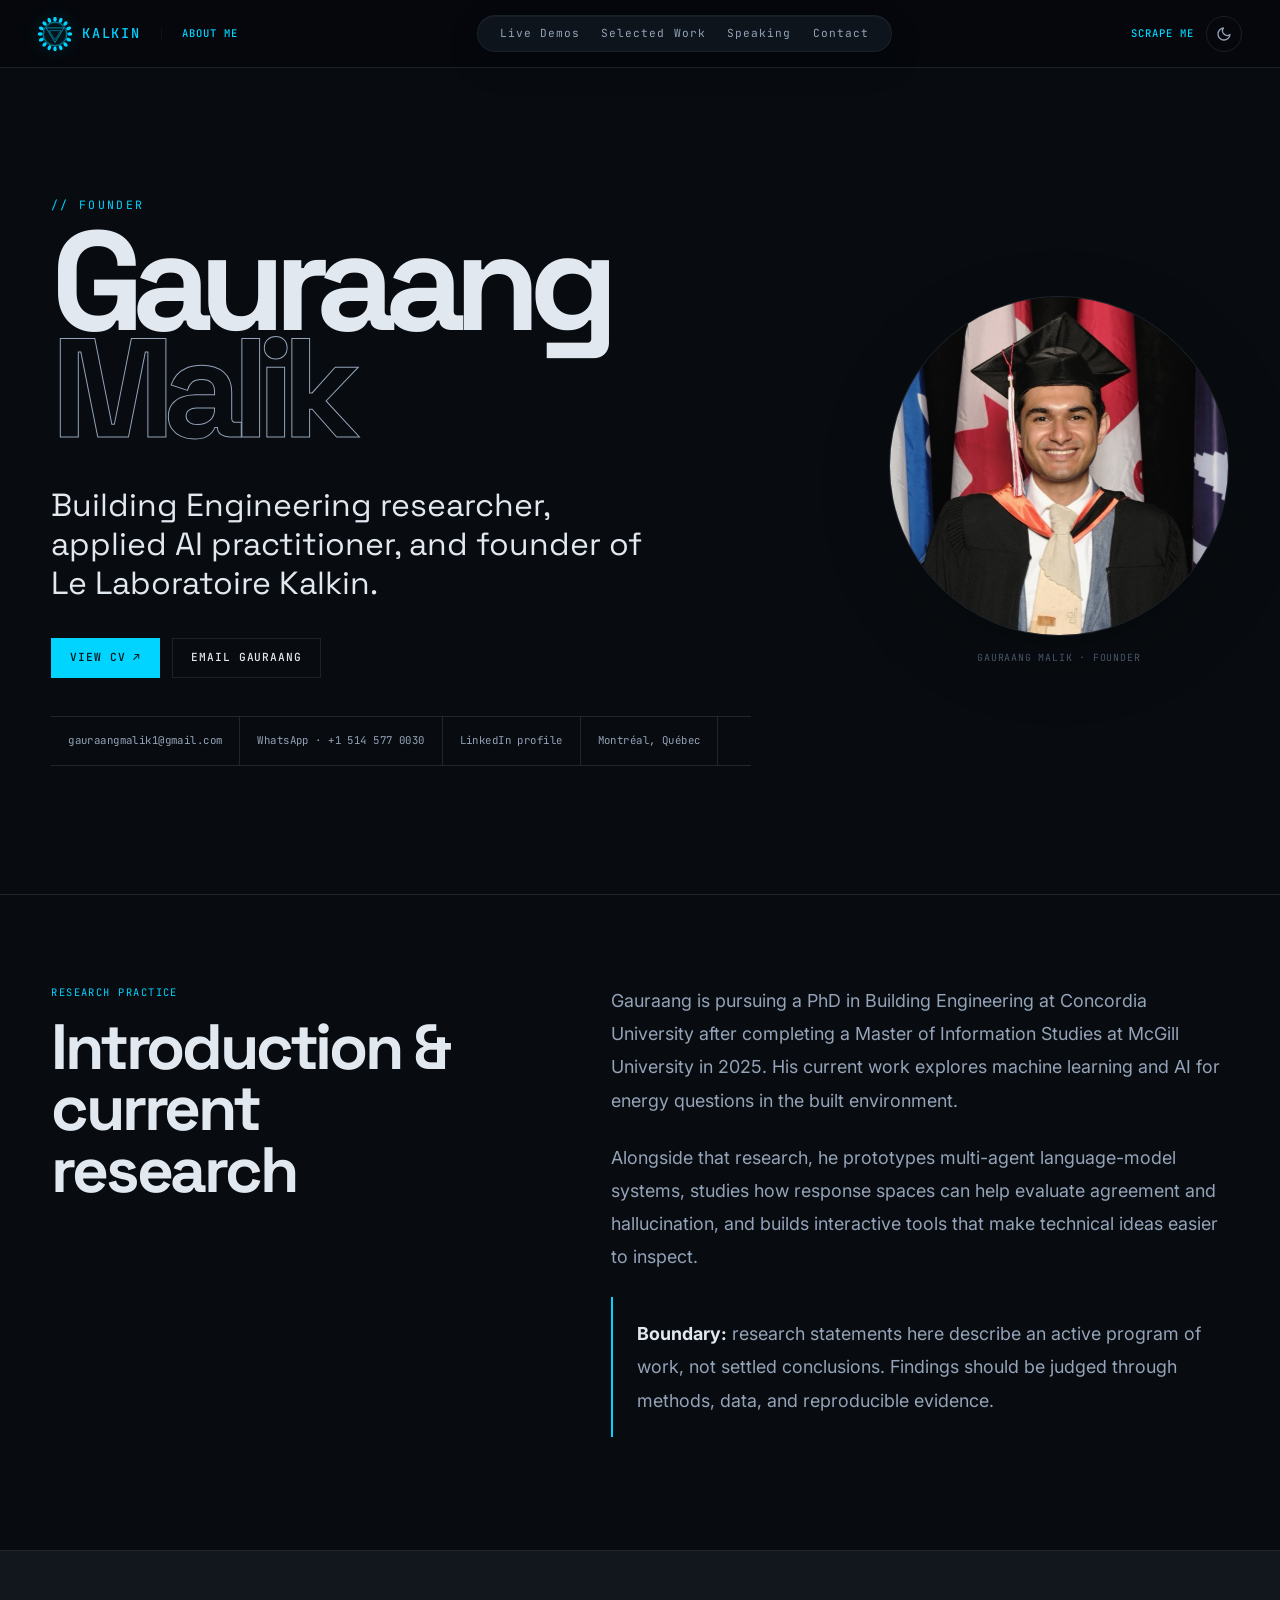
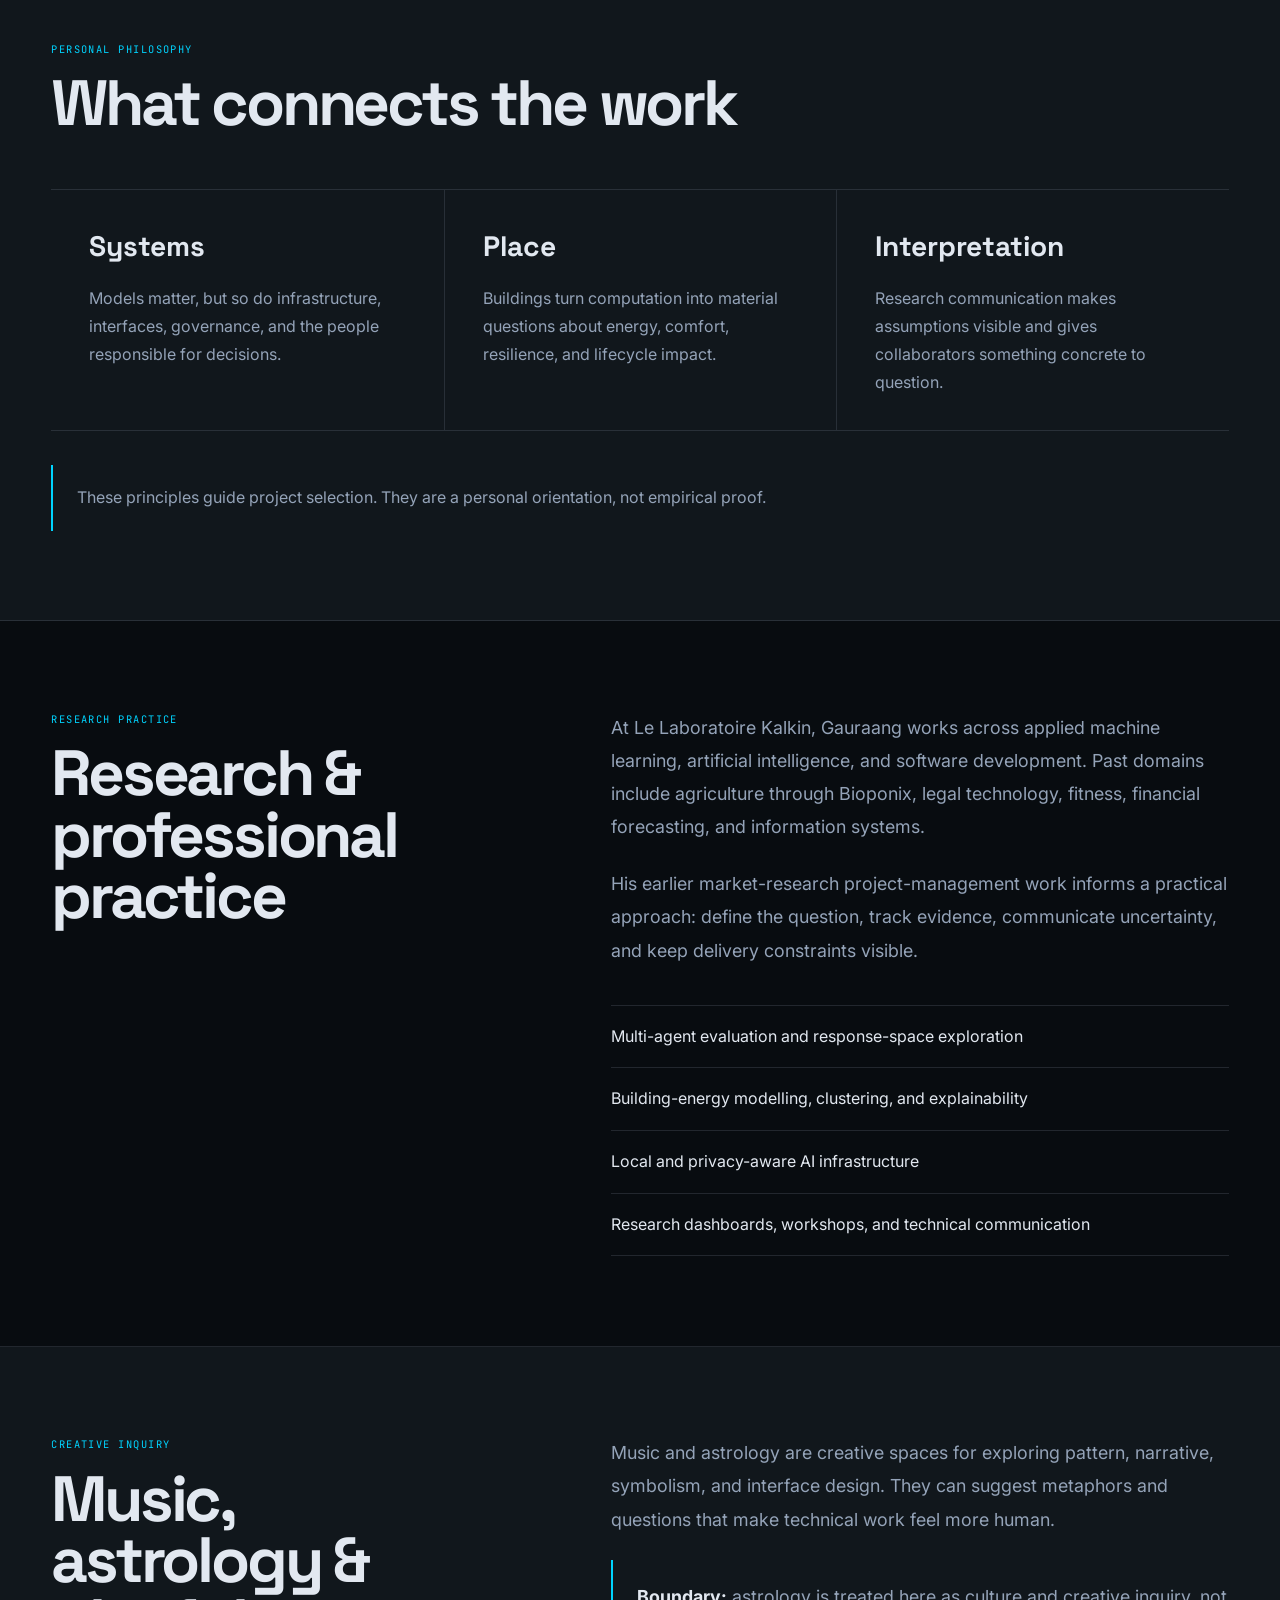
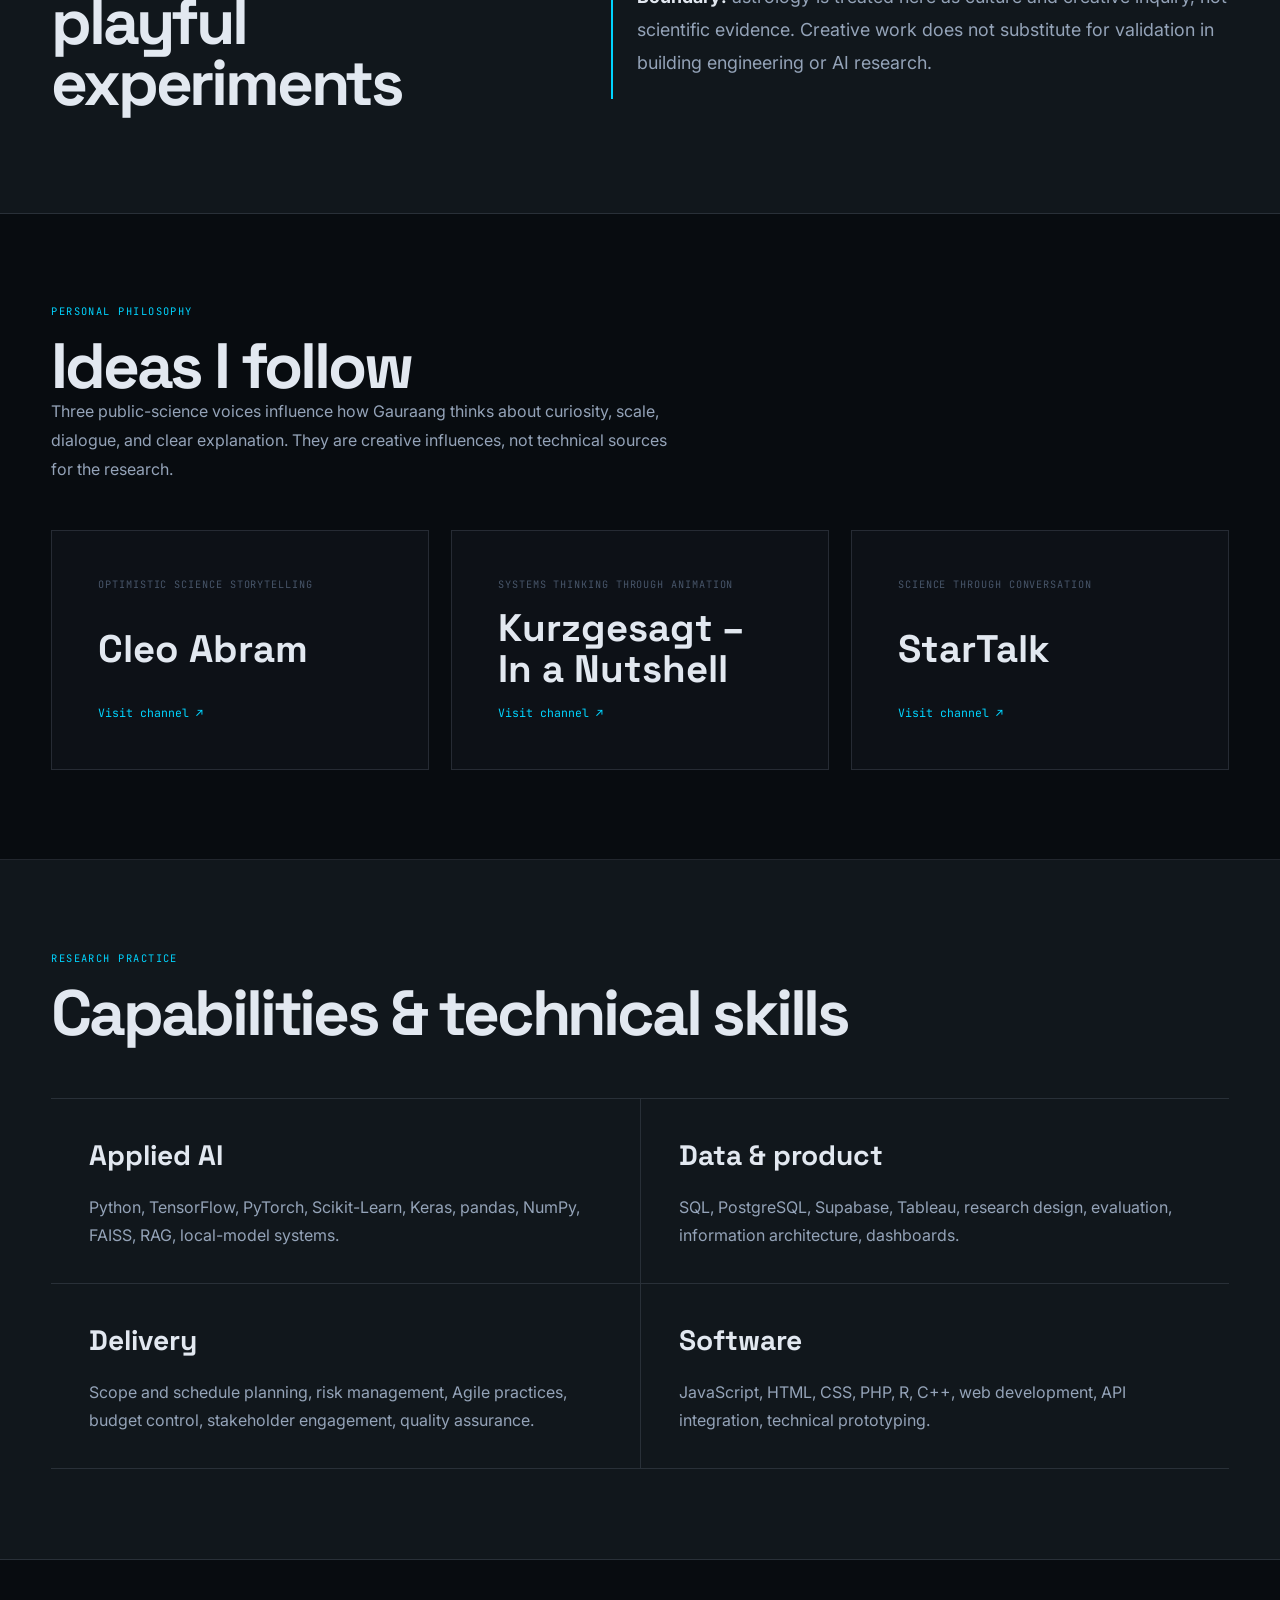
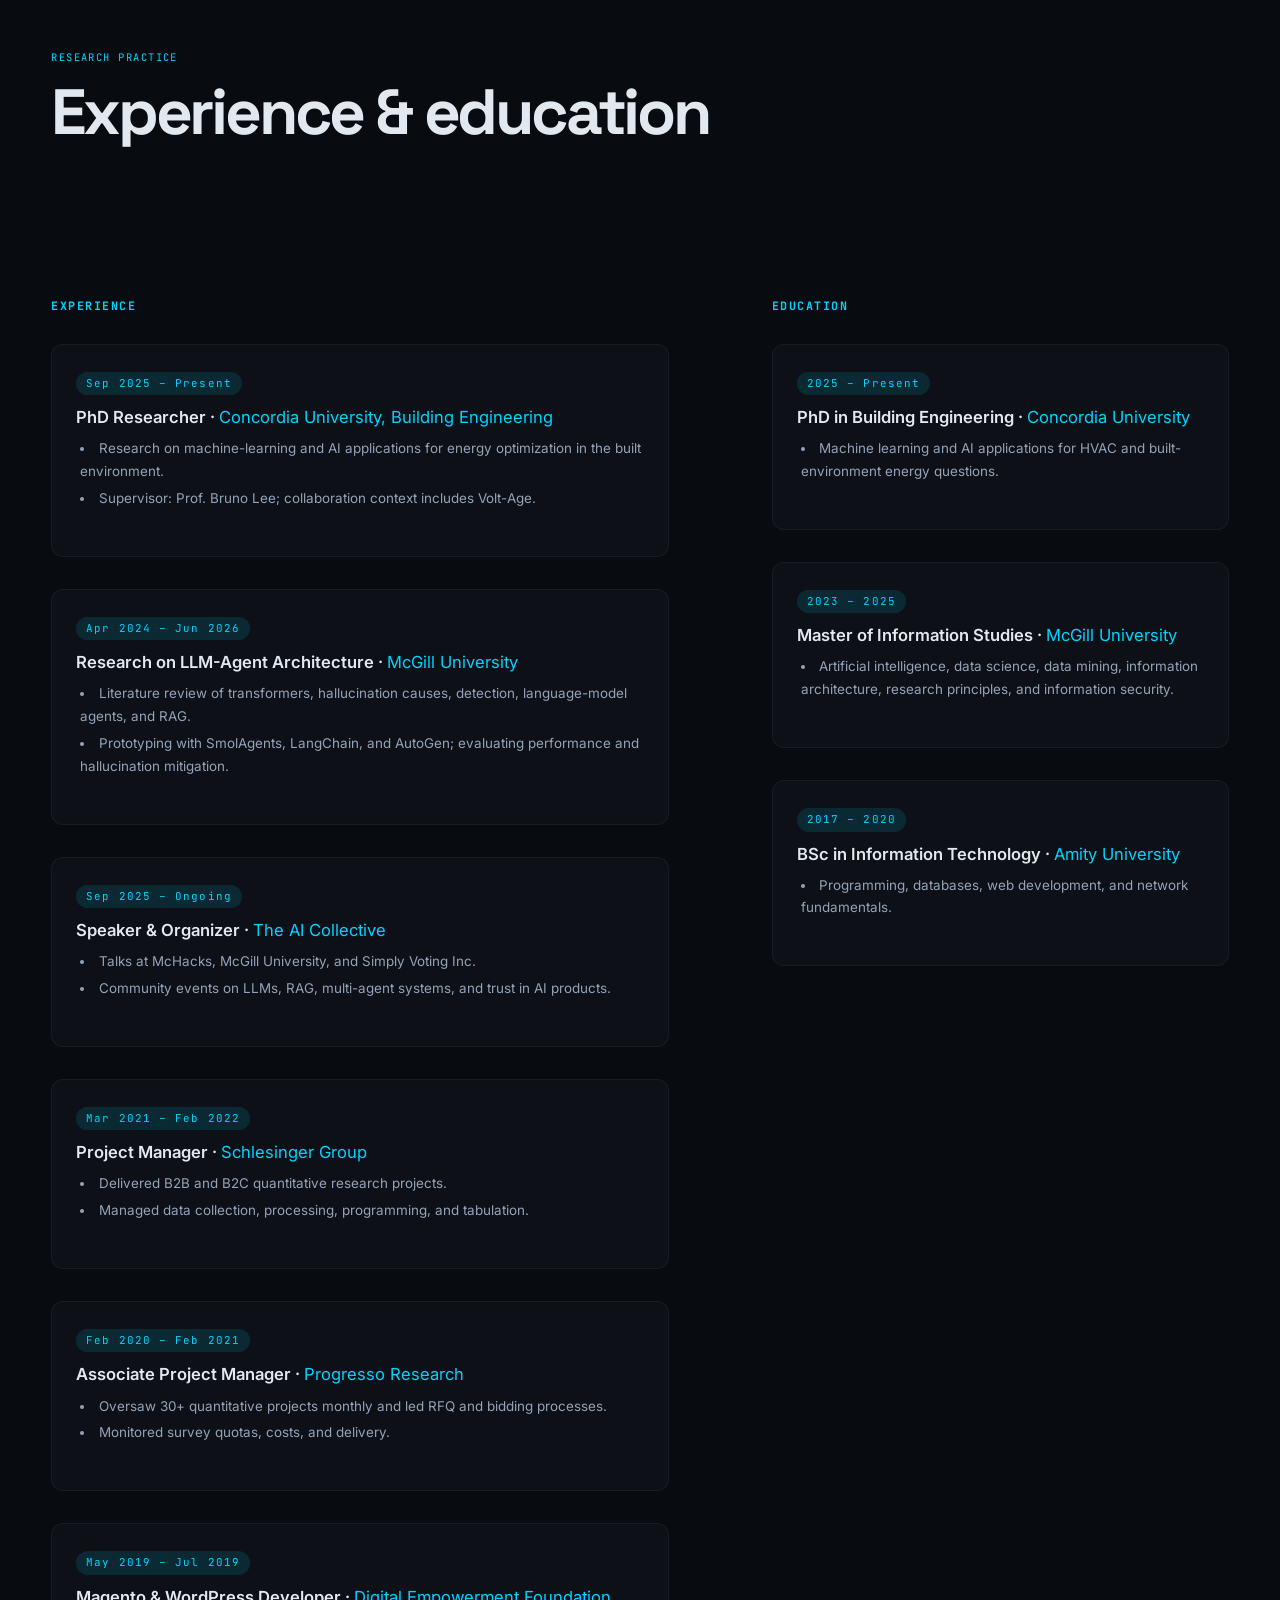
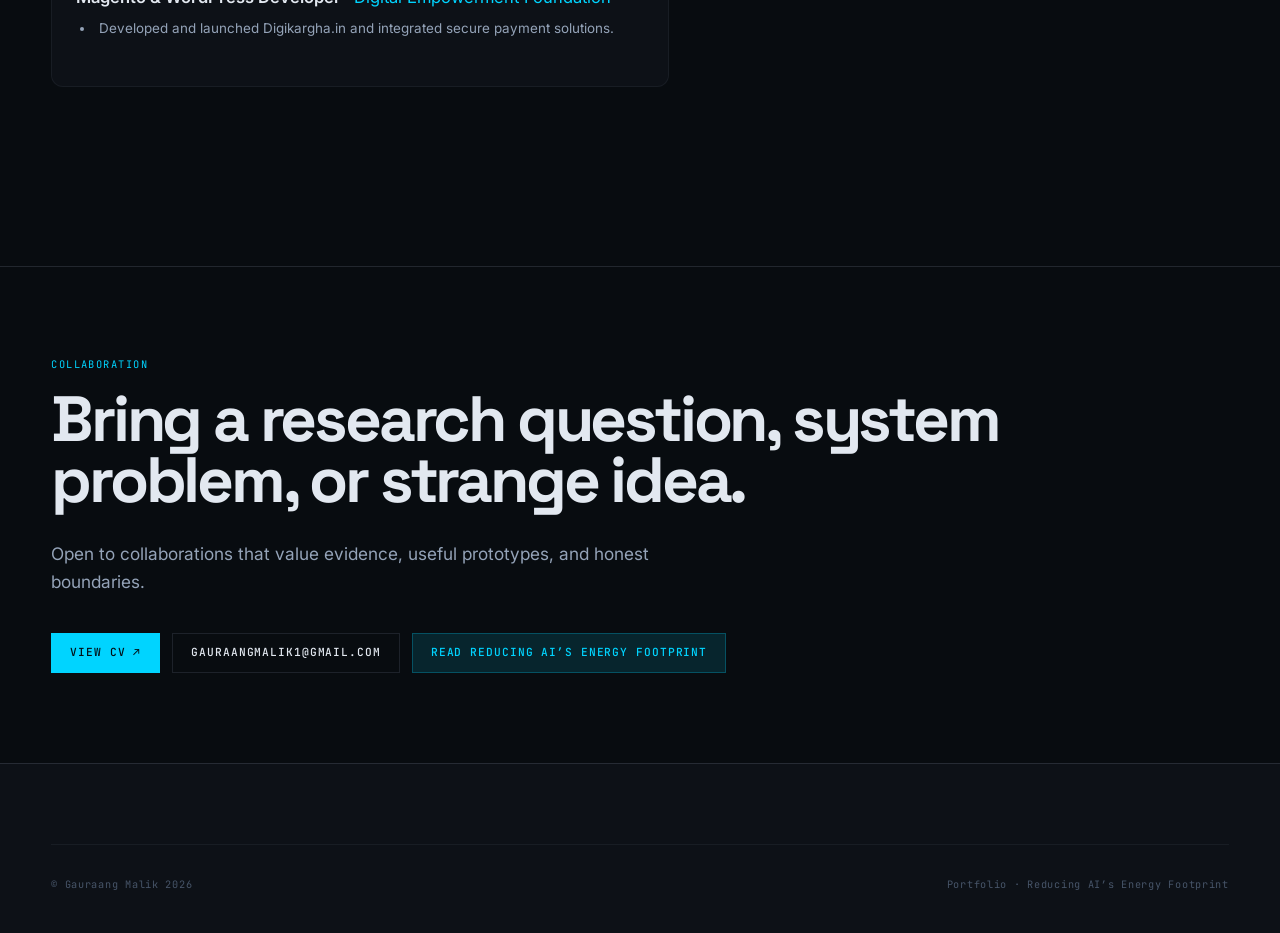
==== commit 1cff75a6: "Refine portfolio navigation and research title" ====
--- a/about/index.html
+++ b/about/index.html
@@ -20,7 +20,7 @@
     <meta property="twitter:title" content="About Gauraang Malik | Research, Practice &amp; Creative Inquiry" />
     <meta property="twitter:description" content="Building Engineering research, applied AI practice, and creative inquiry." />
     <meta property="twitter:image" content="https://gauraangmalikk.github.io/myportfolio/assets/img/gauraang.jpg" />
-    <link rel="stylesheet" href="../assets/css/styles.css?v=20260802r6" />
+    <link rel="stylesheet" href="../assets/css/styles.css?v=20260802r7" />
     <link rel="icon" type="image/svg+xml" href="../assets/img/favicon.svg" />
     <link rel="preconnect" href="https://fonts.googleapis.com" />
     <link rel="preconnect" href="https://fonts.gstatic.com" crossorigin />
@@ -30,18 +30,18 @@
 
   <body class="portfolio-refresh about-page-refresh">
     <a class="skip-link" href="#main-content">Skip to content</a>
-    <nav class="navbar" id="navbar" aria-label="Main navigation">
-      <a href="../index.html" class="navbar__logo" aria-label="Gauraang Malik home"><img class="navbar__logo-image" src="../assets/img/logo.svg" alt="" width="36" height="36" /><span class="navbar__logo-text">KALKIN</span></a>
+    <nav class="navbar navbar--dock" id="navbar" aria-label="Main navigation">
+      <div class="navbar__identity"><a href="../index.html" class="navbar__logo" aria-label="Gauraang Malik home"><img class="navbar__logo-image" src="../assets/img/logo.svg" alt="" width="36" height="36" /><span class="navbar__logo-text">KALKIN</span></a><a href="./index.html" class="navbar__about" aria-current="page">About Me</a></div>
       <div class="navbar__links">
         <a href="../index.html#dashboard" class="navbar__link">Live Demos</a>
         <a href="../index.html#projects" class="navbar__link">Selected Work</a>
         <a href="../index.html#talks" class="navbar__link">Speaking</a>
         <a href="../index.html#contact" class="navbar__link">Contact</a>
       </div>
-      <div class="navbar__actions"><a href="../index.html" class="navbar__home" aria-label="Home">Home</a><div class="navbar__utility" aria-label="Profile and research pages"><a href="./index.html" class="navbar__utility-link" aria-current="page">About</a><a href="../please-scrape-me/index.html" class="navbar__utility-link navbar__utility-link--research">Scrape Me</a></div><button id="theme-toggle" aria-label="Toggle color theme"></button><button class="navbar__hamburger" aria-label="Open menu" aria-expanded="false"><span></span><span></span><span></span></button></div>
+      <div class="navbar__actions"><a href="../please-scrape-me/index.html" class="navbar__scrape">Scrape Me</a><button id="theme-toggle" aria-label="Toggle color theme"></button><button class="navbar__hamburger" aria-label="Open menu" aria-expanded="false"><span></span><span></span><span></span></button></div>
     </nav>
     <div class="nav-overlay" role="dialog" aria-modal="true" aria-label="Mobile navigation" aria-hidden="true">
-      <span class="nav-overlay__label">Pages</span><a href="../index.html" class="navbar__link">Home</a><a href="./index.html" class="navbar__link" aria-current="page">About</a><a href="../please-scrape-me/index.html" class="navbar__link navbar__link--research">Scrape Me</a><span class="nav-overlay__label nav-overlay__label--sections">On the homepage</span><a href="../index.html#dashboard" class="navbar__link">Live Demos</a><a href="../index.html#projects" class="navbar__link">Selected Work</a><a href="../index.html#talks" class="navbar__link">Speaking</a><a href="../index.html#contact" class="navbar__link">Contact</a>
+      <span class="nav-overlay__label">Pages</span><a href="./index.html" class="navbar__link" aria-current="page">About Me</a><a href="../please-scrape-me/index.html" class="navbar__link navbar__link--research">Scrape Me</a><span class="nav-overlay__label nav-overlay__label--sections">Homepage sections</span><a href="../index.html#dashboard" class="navbar__link">Live Demos</a><a href="../index.html#projects" class="navbar__link">Selected Work</a><a href="../index.html#talks" class="navbar__link">Speaking</a><a href="../index.html#contact" class="navbar__link">Contact</a>
     </div>
 
     <main id="main-content" class="about-story">
@@ -96,10 +96,10 @@
         </div>
       </section>
 
-      <section class="about-story__cta" aria-labelledby="about-cta"><div class="container"><span class="content-label">Collaboration</span><h2 id="about-cta">Bring a research question, system problem, or strange idea.</h2><p>Open to collaborations that value evidence, useful prototypes, and honest boundaries.</p><div><a class="btn btn--primary" href="../assets/img/resume.pdf" target="_blank" rel="noopener noreferrer">View CV ↗</a><a class="btn btn--outline" href="mailto:gauraangmalik1@gmail.com">gauraangmalik1@gmail.com</a><a class="btn btn--quiet" href="../please-scrape-me/index.html">Read Intelligence in Place</a></div></div></section>
+      <section class="about-story__cta" aria-labelledby="about-cta"><div class="container"><span class="content-label">Collaboration</span><h2 id="about-cta">Bring a research question, system problem, or strange idea.</h2><p>Open to collaborations that value evidence, useful prototypes, and honest boundaries.</p><div><a class="btn btn--primary" href="../assets/img/resume.pdf" target="_blank" rel="noopener noreferrer">View CV ↗</a><a class="btn btn--outline" href="mailto:gauraangmalik1@gmail.com">gauraangmalik1@gmail.com</a><a class="btn btn--quiet" href="../please-scrape-me/index.html">Read Reducing AI’s Energy Footprint</a></div></div></section>
     </main>
 
-    <footer class="footer"><div class="container"><div class="footer__bottom"><span>&copy; Gauraang Malik 2026</span><span><a href="../index.html">Portfolio</a> · <a href="../please-scrape-me/index.html">Intelligence in Place</a></span></div></div></footer>
+    <footer class="footer"><div class="container"><div class="footer__bottom"><span>&copy; Gauraang Malik 2026</span><span><a href="../index.html">Portfolio</a> · <a href="../please-scrape-me/index.html">Reducing AI’s Energy Footprint</a></span></div></div></footer>
     <script src="../assets/js/app.js?v=20260802r3"></script>
   </body>
 </html>
--- a/assets/css/styles.css
+++ b/assets/css/styles.css
@@ -2841,3 +2841,222 @@
   .portfolio-refresh .influence-grid a:hover,
   .portfolio-refresh .influence-grid a:focus-visible { transform: none; }
 }
+
+/* === DOCK NAVIGATION + SOCIAL LAUNCHER REFINEMENT ========= */
+.navbar--dock .navbar__identity {
+  display: flex;
+  align-items: center;
+  gap: clamp(14px, 1.6vw, 24px);
+  min-width: 0;
+}
+
+.navbar--dock .navbar__about,
+.navbar--dock .navbar__scrape {
+  color: var(--text-muted);
+  font-family: var(--font-mono);
+  font-size: .66rem;
+  font-weight: 500;
+  letter-spacing: .09em;
+  line-height: 1;
+  text-decoration: none;
+  text-transform: uppercase;
+  white-space: nowrap;
+  transition: color .2s ease;
+}
+
+.navbar--dock .navbar__about {
+  padding-left: clamp(14px, 1.6vw, 24px);
+  border-left: 1px solid var(--border-dim);
+}
+
+.navbar--dock .navbar__about:hover,
+.navbar--dock .navbar__about:focus-visible,
+.navbar--dock .navbar__about[aria-current="page"],
+.navbar--dock .navbar__scrape:hover,
+.navbar--dock .navbar__scrape:focus-visible,
+.navbar--dock .navbar__scrape[aria-current="page"] {
+  color: var(--cyan);
+}
+
+.navbar--dock .navbar__about:focus-visible,
+.navbar--dock .navbar__scrape:focus-visible {
+  outline: 2px solid var(--cyan);
+  outline-offset: 6px;
+}
+
+.navbar--dock .navbar__links {
+  gap: clamp(12px, 1.7vw, 26px);
+  padding: 9px clamp(14px, 1.7vw, 24px);
+  border: 1px solid var(--border-dim);
+  border-radius: 18px;
+  background: rgba(19, 27, 35, .72);
+  box-shadow: 0 12px 32px rgba(0, 0, 0, .18), inset 0 1px 0 rgba(255, 255, 255, .04);
+  backdrop-filter: blur(18px) saturate(125%);
+  -webkit-backdrop-filter: blur(18px) saturate(125%);
+}
+
+[data-theme="light"] .navbar--dock .navbar__links {
+  background: rgba(255, 255, 255, .72);
+  box-shadow: 0 12px 30px rgba(15, 23, 42, .08), inset 0 1px 0 rgba(255, 255, 255, .72);
+}
+
+.navbar--dock .navbar__scrape {
+  color: var(--cyan);
+}
+
+.portfolio-refresh .hero__social {
+  width: min(100%, 590px);
+  grid-template-columns: repeat(3, minmax(0, 1fr));
+  gap: 8px;
+  padding: 13px;
+  border: 1px solid var(--editorial-line);
+  border-radius: 24px;
+  background: rgba(19, 27, 35, .74);
+  box-shadow: 0 22px 54px rgba(0, 0, 0, .22), inset 0 1px 0 rgba(255, 255, 255, .05);
+  backdrop-filter: blur(20px) saturate(125%);
+  -webkit-backdrop-filter: blur(20px) saturate(125%);
+}
+
+[data-theme="light"] .portfolio-refresh .hero__social {
+  background: rgba(255, 255, 255, .74);
+  box-shadow: 0 22px 52px rgba(15, 23, 42, .10), inset 0 1px 0 rgba(255, 255, 255, .78);
+}
+
+.portfolio-refresh .hero__social a,
+.portfolio-refresh .hero__social a:last-child {
+  min-height: 104px;
+  display: flex;
+  flex-direction: column;
+  align-items: center;
+  justify-content: center;
+  gap: 10px;
+  padding: 10px 8px;
+  border: 0;
+  border-radius: 14px;
+  background: transparent;
+  text-align: center;
+  transition: color .2s ease, background .2s ease, transform .2s ease;
+}
+
+.portfolio-refresh .hero__social a:hover,
+.portfolio-refresh .hero__social a:focus-visible {
+  background: rgba(255, 255, 255, .055);
+  transform: translateY(-2px);
+}
+
+[data-theme="light"] .portfolio-refresh .hero__social a:hover,
+[data-theme="light"] .portfolio-refresh .hero__social a:focus-visible {
+  background: rgba(15, 23, 42, .055);
+}
+
+.portfolio-refresh .hero__social-icon {
+  flex: 0 0 52px;
+  width: 52px;
+  height: 52px;
+  border: 1px solid rgba(255, 255, 255, .13);
+  border-radius: 14px;
+  box-shadow: 0 10px 22px rgba(0, 0, 0, .28), inset 0 1px 0 rgba(255, 255, 255, .18);
+}
+
+.portfolio-refresh .hero__social-label {
+  display: inline-flex;
+  align-items: baseline;
+  justify-content: center;
+  gap: 6px;
+  min-width: 0;
+}
+
+.portfolio-refresh .hero__social-label strong {
+  font-family: var(--font-display);
+  font-size: .86rem;
+  letter-spacing: -.01em;
+}
+
+.portfolio-refresh .hero__social-arrow {
+  margin-left: 0;
+  color: var(--cyan);
+  font-size: .7rem;
+}
+
+.portfolio-refresh .demo-grid {
+  width: min(100%, 1000px);
+  margin-inline: auto;
+  gap: clamp(22px, 2.5vw, 30px);
+}
+
+.research-hero__author {
+  margin: -10px 0 30px;
+  color: var(--cyan);
+  font-family: var(--font-mono);
+  font-size: clamp(.8rem, 1.2vw, 1rem);
+  letter-spacing: .1em;
+}
+
+@media (min-width: 1101px) {
+  .portfolio-refresh .demo-grid { margin-inline: auto; }
+}
+
+@media (max-width: 1120px) {
+  .navbar--dock .navbar__links { gap: 12px; padding-inline: 14px; }
+  .navbar--dock .navbar__link { font-size: .63rem; }
+}
+
+@media (max-width: 960px) {
+  .navbar--dock .navbar__links { display: none; }
+}
+
+@media (max-width: 600px) {
+  .navbar--dock .navbar__about,
+  .navbar--dock .navbar__scrape { display: none; }
+
+  .portfolio-refresh .hero__social {
+    width: min(100%, 330px);
+    grid-template-columns: repeat(3, minmax(0, 1fr));
+    gap: 4px;
+    padding: 9px;
+    border-radius: 20px;
+  }
+
+  .portfolio-refresh .hero__social a,
+  .portfolio-refresh .hero__social a:last-child {
+    width: auto;
+    min-height: 92px;
+    padding: 8px 2px;
+    border: 0;
+  }
+
+  .portfolio-refresh .hero__social-icon {
+    flex-basis: 46px;
+    width: 46px;
+    height: 46px;
+    border-radius: 13px;
+  }
+
+  .portfolio-refresh .hero__social-icon img { width: 22px; height: 22px; }
+  .portfolio-refresh .hero__social-label { gap: 4px; }
+  .portfolio-refresh .hero__social-label strong { font-size: clamp(.64rem, 3vw, .76rem); }
+  .portfolio-refresh .hero__social-arrow { font-size: .62rem; }
+
+  .research-hero h1 { font-size: clamp(2.8rem, 15.2vw, 4.8rem); }
+  .research-hero__author { margin-top: -8px; }
+}
+
+html:not(.js) .navbar--dock {
+  position: static;
+  height: auto;
+  flex-wrap: wrap;
+  gap: 12px;
+  padding-block: 12px;
+}
+
+html:not(.js) .navbar--dock .navbar__links {
+  order: 3;
+  width: 100%;
+  display: flex !important;
+  overflow-x: auto;
+}
+
+html:not(.js) .navbar--dock .navbar__about,
+html:not(.js) .navbar--dock .navbar__scrape { display: inline-flex !important; }
+html:not(.js) .navbar--dock .navbar__hamburger,
+html:not(.js) .navbar--dock + .nav-overlay { display: none !important; }
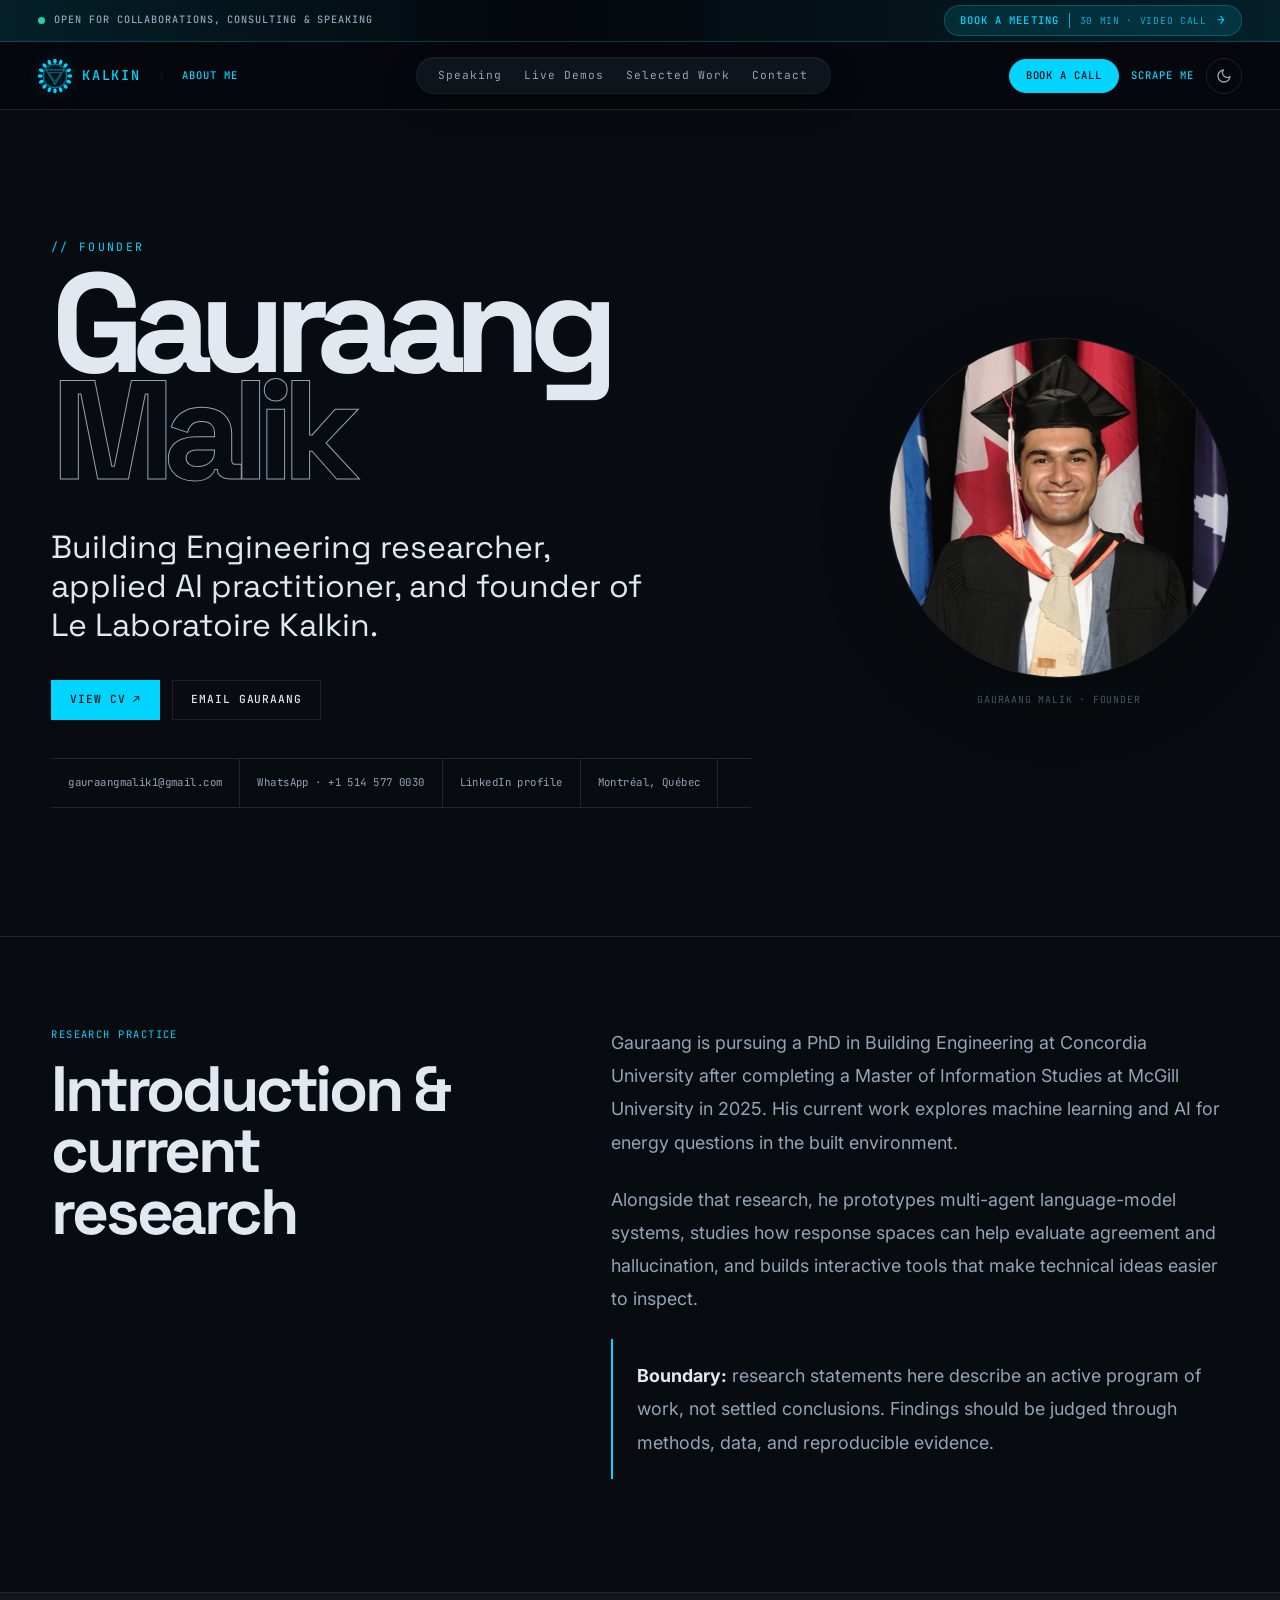
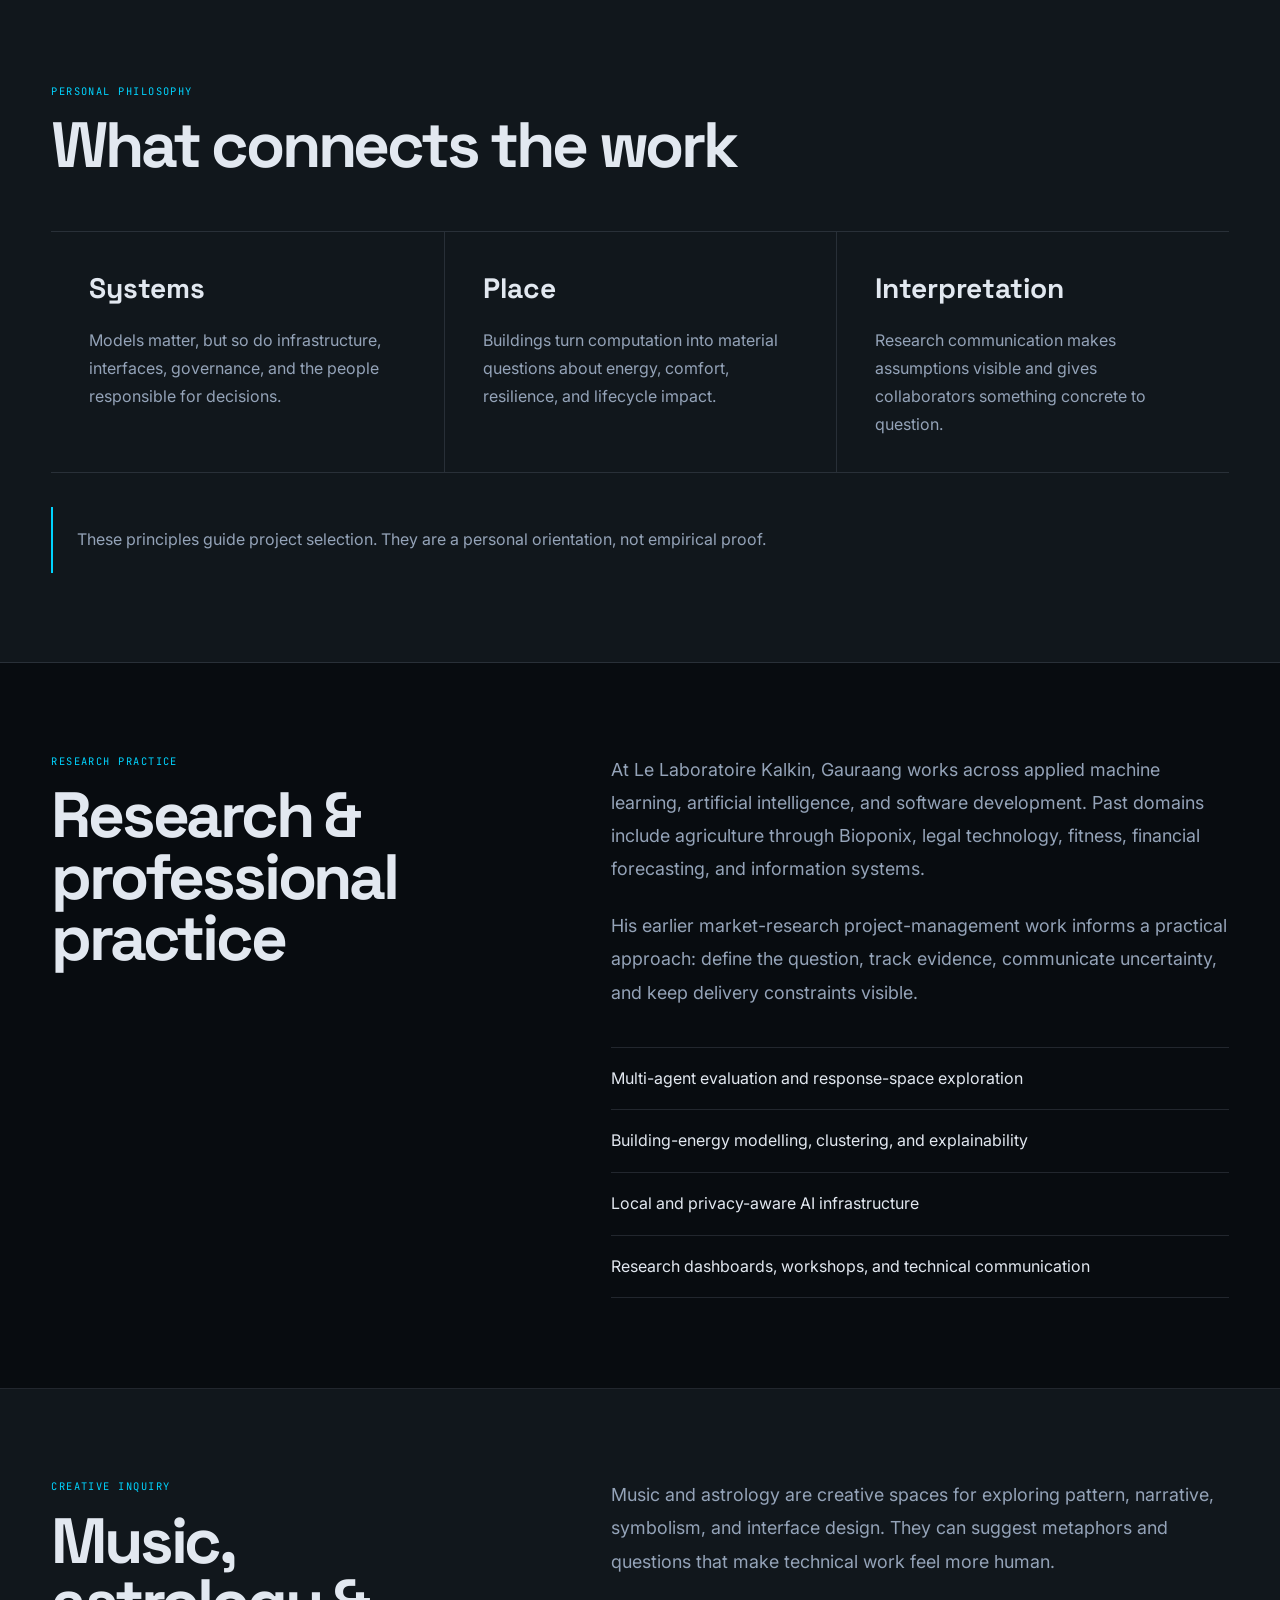
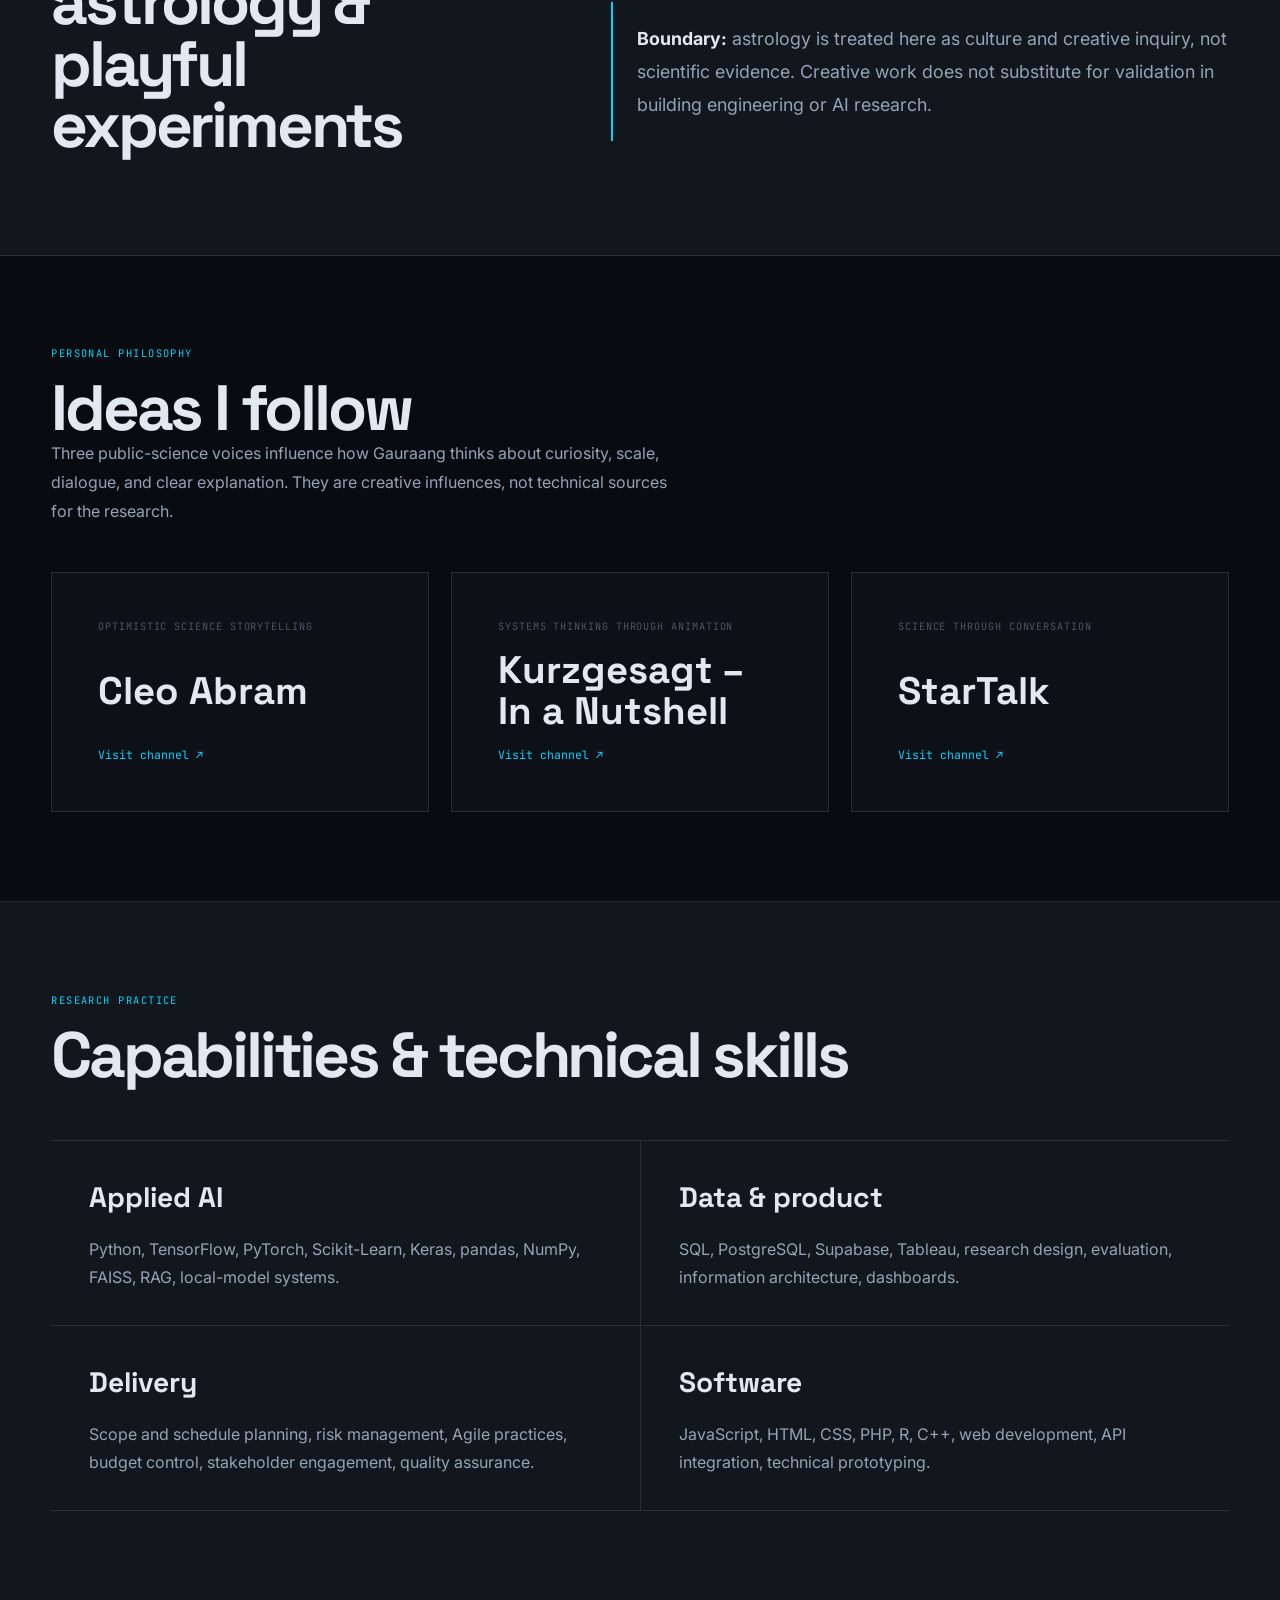
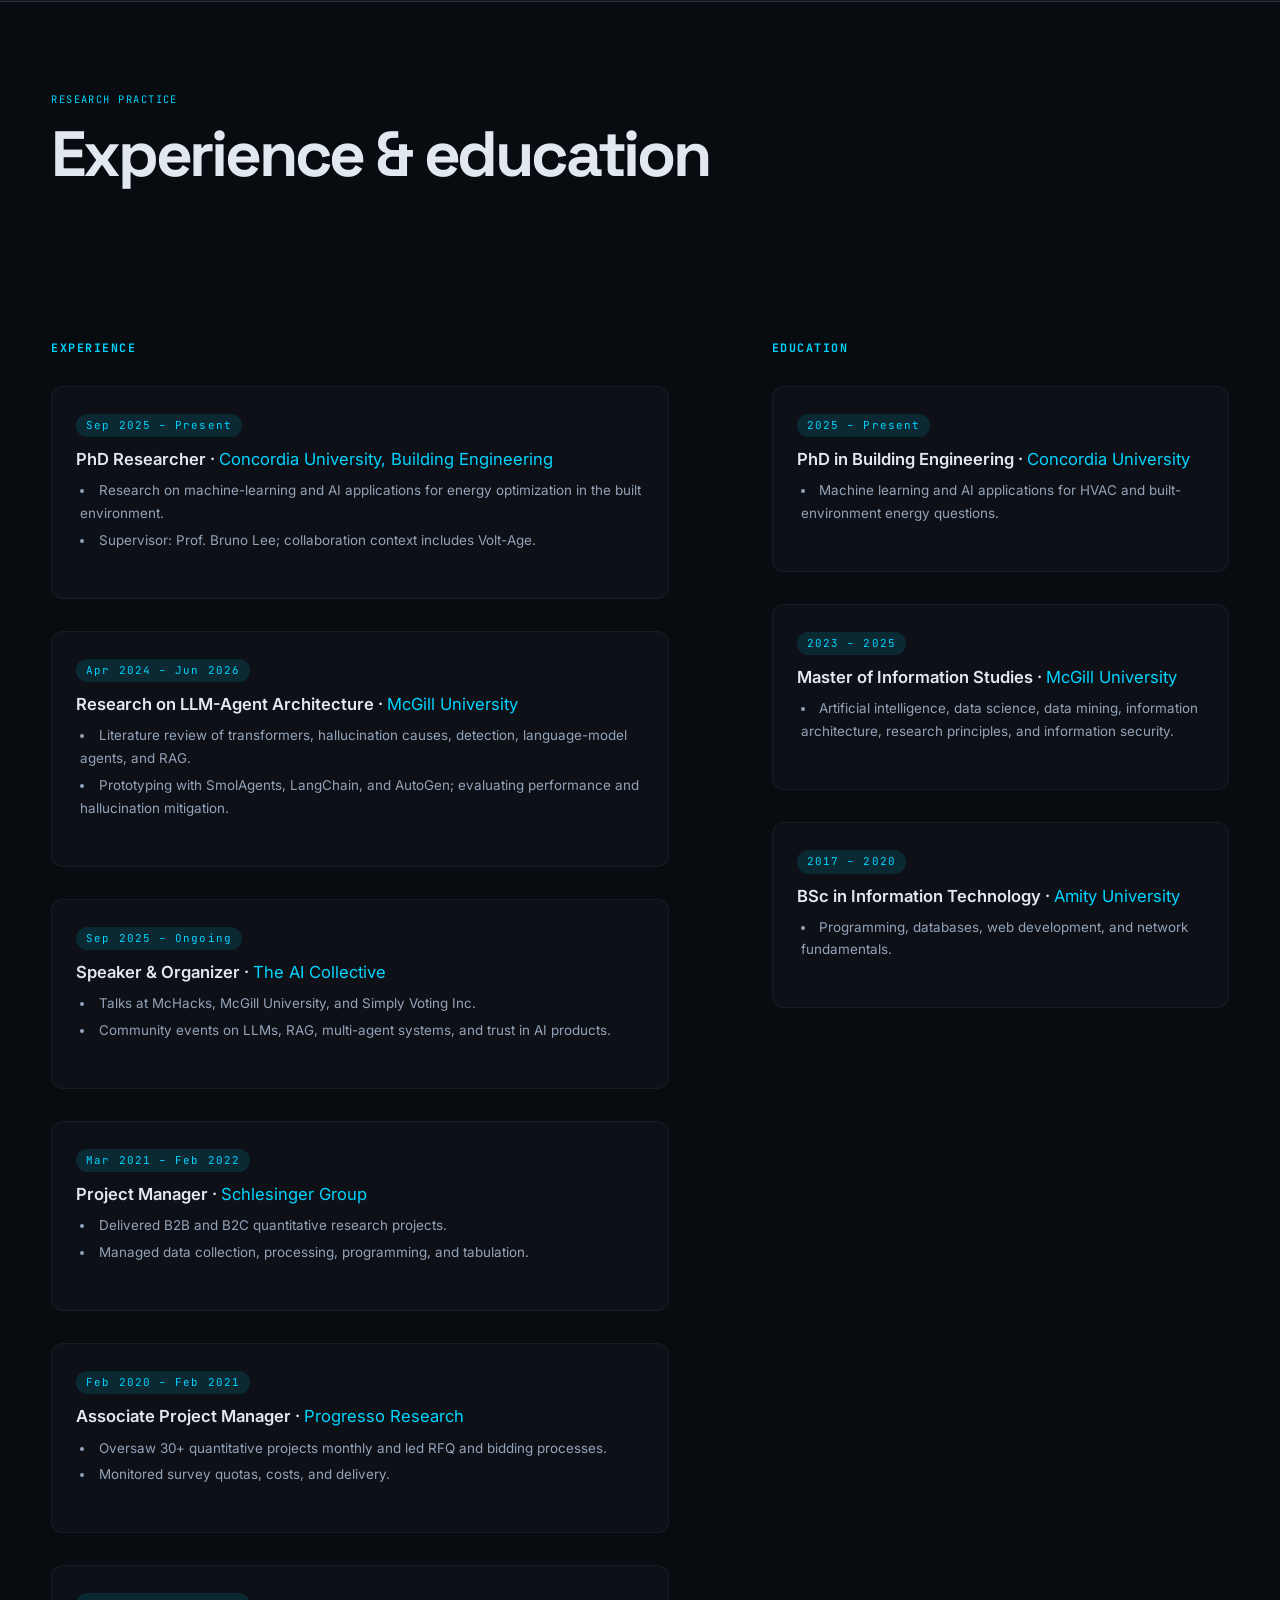
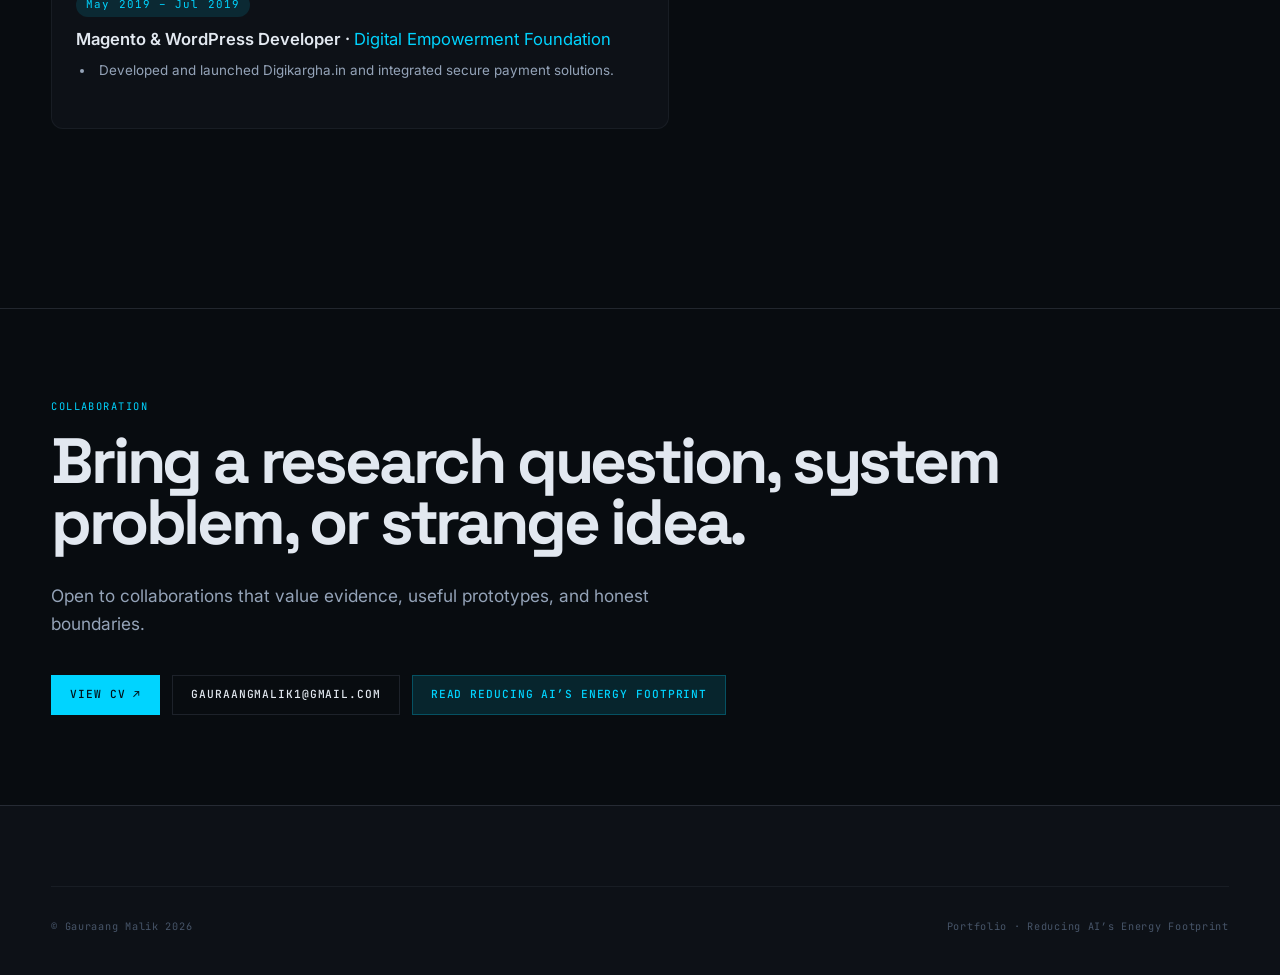
==== commit 967fa150: "Refresh portfolio speaking and booking experience" ====
--- a/about/index.html
+++ b/about/index.html
@@ -20,7 +20,7 @@
     <meta property="twitter:title" content="About Gauraang Malik | Research, Practice &amp; Creative Inquiry" />
     <meta property="twitter:description" content="Building Engineering research, applied AI practice, and creative inquiry." />
     <meta property="twitter:image" content="https://gauraangmalikk.github.io/myportfolio/assets/img/gauraang.jpg" />
-    <link rel="stylesheet" href="../assets/css/styles.css?v=20260802r7" />
+    <link rel="stylesheet" href="../assets/css/styles.css?v=20260816r11" />
     <link rel="icon" type="image/svg+xml" href="../assets/img/favicon.svg" />
     <link rel="preconnect" href="https://fonts.googleapis.com" />
     <link rel="preconnect" href="https://fonts.gstatic.com" crossorigin />
@@ -30,18 +30,30 @@
 
   <body class="portfolio-refresh about-page-refresh">
     <a class="skip-link" href="#main-content">Skip to content</a>
+
+    <div class="bookbar" role="region" aria-label="Book a meeting">
+      <div class="bookbar__inner">
+        <p class="bookbar__status"><span class="bookbar__pulse" aria-hidden="true"></span><span>Open for collaborations, consulting &amp; speaking</span></p>
+        <a class="bookbar__cta" href="https://calendly.com/gauraangmalik1/30min?back=1&amp;month=2026-09&amp;date=2026-09-29" target="_blank" rel="noopener noreferrer">
+          <span class="bookbar__cta-label">Book a Meeting</span>
+          <span class="bookbar__cta-meta">30 min · Video call</span>
+          <span class="bookbar__cta-arrow" aria-hidden="true">→</span>
+        </a>
+      </div>
+    </div>
+
     <nav class="navbar navbar--dock" id="navbar" aria-label="Main navigation">
       <div class="navbar__identity"><a href="../index.html" class="navbar__logo" aria-label="Gauraang Malik home"><img class="navbar__logo-image" src="../assets/img/logo.svg" alt="" width="36" height="36" /><span class="navbar__logo-text">KALKIN</span></a><a href="./index.html" class="navbar__about" aria-current="page">About Me</a></div>
       <div class="navbar__links">
+        <a href="../index.html#talks" class="navbar__link">Speaking</a>
         <a href="../index.html#dashboard" class="navbar__link">Live Demos</a>
         <a href="../index.html#projects" class="navbar__link">Selected Work</a>
-        <a href="../index.html#talks" class="navbar__link">Speaking</a>
         <a href="../index.html#contact" class="navbar__link">Contact</a>
       </div>
-      <div class="navbar__actions"><a href="../please-scrape-me/index.html" class="navbar__scrape">Scrape Me</a><button id="theme-toggle" aria-label="Toggle color theme"></button><button class="navbar__hamburger" aria-label="Open menu" aria-expanded="false"><span></span><span></span><span></span></button></div>
+      <div class="navbar__actions"><a href="../index.html#book" class="navbar__book" data-booking-cta>Book a Call</a><a href="../please-scrape-me/index.html" class="navbar__scrape">Scrape Me</a><button id="theme-toggle" aria-label="Toggle color theme"></button><button class="navbar__hamburger" aria-label="Open menu" aria-expanded="false"><span></span><span></span><span></span></button></div>
     </nav>
     <div class="nav-overlay" role="dialog" aria-modal="true" aria-label="Mobile navigation" aria-hidden="true">
-      <span class="nav-overlay__label">Pages</span><a href="./index.html" class="navbar__link" aria-current="page">About Me</a><a href="../please-scrape-me/index.html" class="navbar__link navbar__link--research">Scrape Me</a><span class="nav-overlay__label nav-overlay__label--sections">Homepage sections</span><a href="../index.html#dashboard" class="navbar__link">Live Demos</a><a href="../index.html#projects" class="navbar__link">Selected Work</a><a href="../index.html#talks" class="navbar__link">Speaking</a><a href="../index.html#contact" class="navbar__link">Contact</a>
+      <a href="../index.html#book" class="navbar__link navbar__link--book" data-booking-cta>Book a Meeting</a><span class="nav-overlay__label">Pages</span><a href="./index.html" class="navbar__link" aria-current="page">About Me</a><a href="../please-scrape-me/index.html" class="navbar__link navbar__link--research">Scrape Me</a><span class="nav-overlay__label nav-overlay__label--sections">Homepage sections</span><a href="../index.html#talks" class="navbar__link">Speaking</a><a href="../index.html#dashboard" class="navbar__link">Live Demos</a><a href="../index.html#projects" class="navbar__link">Selected Work</a><a href="../index.html#contact" class="navbar__link">Contact</a>
     </div>
 
     <main id="main-content" class="about-story">
@@ -100,6 +112,6 @@
     </main>
 
     <footer class="footer"><div class="container"><div class="footer__bottom"><span>&copy; Gauraang Malik 2026</span><span><a href="../index.html">Portfolio</a> · <a href="../please-scrape-me/index.html">Reducing AI’s Energy Footprint</a></span></div></div></footer>
-    <script src="../assets/js/app.js?v=20260802r3"></script>
+    <script src="../assets/js/app.js?v=20260816r6"></script>
   </body>
 </html>
--- a/assets/css/styles.css
+++ b/assets/css/styles.css
@@ -41,7 +41,13 @@
   --shadow-glow:   0 0 40px rgba(0, 212, 255, 0.18);
   --shadow-purple: 0 0 40px rgba(124, 58, 237, 0.18);
 
-  --nav-height:    56px;
+  /* Top chrome: booking bar sits above the navbar.
+     --nav-bar-h  = the navbar's own height
+     --bookbar-h  = the booking strip pinned above it
+     --nav-height = total top chrome; every content offset derives from this */
+  --nav-bar-h:     56px;
+  --bookbar-h:     42px;
+  --nav-height:    calc(var(--nav-bar-h) + var(--bookbar-h));
   --max-width:     1200px;
 }
 
@@ -183,10 +189,10 @@
 /* === NAVBAR ================================================ */
 .navbar {
   position: fixed;
-  top: 0;
+  top: var(--bookbar-h);
   left: 0;
   width: 100%;
-  height: var(--nav-height);
+  height: var(--nav-bar-h);
   display: flex;
   align-items: center;
   justify-content: space-between;
@@ -2076,7 +2082,8 @@
    ============================================================ */
 .portfolio-refresh {
   --max-width: 1320px;
-  --nav-height: 68px;
+  --nav-bar-h: 68px;
+  --nav-height: calc(68px + var(--bookbar-h));
   --editorial-line: rgba(148, 163, 184, 0.18);
   --editorial-soft: rgba(148, 163, 184, 0.07);
   --editorial-ink: #05080c;
@@ -2121,7 +2128,7 @@
 
 .portfolio-refresh .navbar {
   min-width: 0;
-  height: var(--nav-height);
+  height: var(--nav-bar-h);
   padding-inline: clamp(20px, 3vw, 48px);
   background: rgba(5, 8, 12, .86);
   border-color: var(--editorial-line);
@@ -2271,6 +2278,13 @@
 .portfolio-refresh .hero__social-icon--whatsapp img { filter: brightness(0) invert(1); }
 .portfolio-refresh .hero__social-icon--github { background: #f8fafc; }
 .portfolio-refresh .hero__social-icon--whatsapp { background: #25d366; }
+.portfolio-refresh .hero__social-icon--book {
+  background: #f8fafc;
+}
+.portfolio-refresh .hero__social-icon--book img {
+  width: 34px;
+  height: 34px;
+}
 .portfolio-refresh .hero__social a > strong { font-family: var(--font-display); font-size: 1.05rem; letter-spacing: -.01em; }
 .portfolio-refresh .hero__social-arrow { margin-left: auto; color: var(--cyan); font-size: .78rem; }
 
@@ -2536,6 +2550,19 @@
 }
 .portfolio-refresh .talk-card__embed { padding: 0; }
 .portfolio-refresh .canva-loader--talk { margin: 0; border: 0; border-bottom: 1px solid var(--editorial-line); }
+.portfolio-refresh .talk-card__media {
+  aspect-ratio: 16 / 9;
+  overflow: hidden;
+  border-bottom: 1px solid var(--editorial-line);
+  background: #05080c;
+}
+.portfolio-refresh .talk-card__media img {
+  width: 100%;
+  height: 100%;
+  object-fit: cover;
+  transition: transform .35s ease, filter .35s ease;
+}
+.portfolio-refresh .talk-card:hover .talk-card__media img { transform: scale(1.015); filter: brightness(.94); }
 .portfolio-refresh .talk-card__info { padding: clamp(26px, 3vw, 38px); }
 .portfolio-refresh .talk-card__role { color: var(--cyan); letter-spacing: .16em; }
 .portfolio-refresh .talk-card__title { font-family: var(--font-display); font-size: clamp(1.4rem, 2.4vw, 2.15rem); line-height: 1.08; }
@@ -2906,7 +2933,7 @@
 
 .portfolio-refresh .hero__social {
   width: min(100%, 590px);
-  grid-template-columns: repeat(3, minmax(0, 1fr));
+  grid-template-columns: repeat(4, minmax(0, 1fr));
   gap: 8px;
   padding: 13px;
   border: 1px solid var(--editorial-line);
@@ -3011,7 +3038,7 @@
 
   .portfolio-refresh .hero__social {
     width: min(100%, 330px);
-    grid-template-columns: repeat(3, minmax(0, 1fr));
+    grid-template-columns: repeat(2, minmax(0, 1fr));
     gap: 4px;
     padding: 9px;
     border-radius: 20px;
@@ -3060,3 +3087,333 @@
 html:not(.js) .navbar--dock .navbar__scrape { display: inline-flex !important; }
 html:not(.js) .navbar--dock .navbar__hamburger,
 html:not(.js) .navbar--dock + .nav-overlay { display: none !important; }
+
+/* === BOOKING BAR (top of every page) ====================== */
+.bookbar {
+  position: fixed;
+  top: 0;
+  left: 0;
+  width: 100%;
+  height: var(--bookbar-h);
+  z-index: 210;
+  display: flex;
+  align-items: center;
+  padding-inline: clamp(16px, 3vw, 48px);
+  background:
+    linear-gradient(90deg, var(--cyan-dim), transparent 42%, var(--cyan-dim)),
+    rgba(5, 8, 12, .94);
+  border-bottom: 1px solid var(--border-cyan);
+  backdrop-filter: blur(14px) saturate(130%);
+  -webkit-backdrop-filter: blur(14px) saturate(130%);
+}
+
+[data-theme="light"] .bookbar {
+  background:
+    linear-gradient(90deg, var(--cyan-dim), transparent 42%, var(--cyan-dim)),
+    rgba(255, 255, 255, .94);
+}
+
+.bookbar__inner {
+  width: min(100%, var(--max-width));
+  margin-inline: auto;
+  display: flex;
+  align-items: center;
+  justify-content: space-between;
+  gap: 16px;
+}
+
+.bookbar__status {
+  display: flex;
+  align-items: center;
+  gap: 9px;
+  min-width: 0;
+  font-family: var(--font-mono);
+  font-size: .64rem;
+  font-weight: 500;
+  color: var(--text-muted);
+  letter-spacing: .09em;
+  text-transform: uppercase;
+  white-space: nowrap;
+  overflow: hidden;
+  text-overflow: ellipsis;
+}
+
+.bookbar__pulse {
+  flex: 0 0 7px;
+  width: 7px;
+  height: 7px;
+  border-radius: 50%;
+  background: var(--green-on);
+  box-shadow: 0 0 0 0 rgba(34, 211, 165, .55);
+  animation: bookbarPulse 2.4s ease-out infinite;
+}
+
+@keyframes bookbarPulse {
+  0%   { box-shadow: 0 0 0 0 rgba(34, 211, 165, .5); }
+  70%  { box-shadow: 0 0 0 7px rgba(34, 211, 165, 0); }
+  100% { box-shadow: 0 0 0 0 rgba(34, 211, 165, 0); }
+}
+
+.bookbar__cta {
+  display: inline-flex;
+  align-items: center;
+  gap: 10px;
+  min-height: 30px;
+  padding: 6px 15px;
+  border: 1px solid var(--border-cyan);
+  border-radius: 999px;
+  background: var(--cyan-dim);
+  color: var(--cyan);
+  font-family: var(--font-mono);
+  font-size: .66rem;
+  font-weight: 500;
+  letter-spacing: .1em;
+  text-transform: uppercase;
+  text-decoration: none;
+  white-space: nowrap;
+  transition: background .2s ease, border-color .2s ease, transform .2s ease, box-shadow .2s ease;
+}
+
+.bookbar__cta:hover,
+.bookbar__cta:focus-visible {
+  background: var(--cyan);
+  border-color: var(--cyan);
+  color: var(--editorial-ink, #05080c);
+  transform: translateY(-1px);
+  box-shadow: 0 6px 18px var(--cyan-glow);
+}
+
+[data-theme="light"] .bookbar__cta:hover,
+[data-theme="light"] .bookbar__cta:focus-visible { color: #fff; }
+
+.bookbar__cta:focus-visible { outline: 2px solid var(--cyan); outline-offset: 3px; }
+
+.bookbar__cta-meta {
+  padding-left: 10px;
+  border-left: 1px solid currentColor;
+  font-size: .6rem;
+  font-weight: 400;
+  letter-spacing: .07em;
+  opacity: .78;
+}
+
+.bookbar__cta-arrow { font-size: .8rem; line-height: 1; }
+
+/* Navbar booking button (desktop) */
+.navbar__book {
+  display: inline-flex;
+  align-items: center;
+  min-height: 34px;
+  padding: 8px 16px;
+  border: 1px solid var(--cyan);
+  border-radius: 999px;
+  background: var(--cyan);
+  color: var(--editorial-ink, #05080c);
+  font-family: var(--font-mono);
+  font-size: .66rem;
+  font-weight: 500;
+  letter-spacing: .09em;
+  line-height: 1;
+  text-transform: uppercase;
+  text-decoration: none;
+  white-space: nowrap;
+  transition: background .2s ease, color .2s ease, transform .2s ease, box-shadow .2s ease;
+}
+
+[data-theme="light"] .navbar__book { color: #fff; }
+
+.navbar__book:hover,
+.navbar__book:focus-visible {
+  transform: translateY(-1px);
+  box-shadow: 0 8px 22px var(--cyan-glow);
+}
+
+.navbar__book:focus-visible { outline: 2px solid var(--cyan); outline-offset: 4px; }
+
+/* Mobile menu booking entry */
+.nav-overlay .navbar__link--book {
+  display: inline-flex;
+  align-items: center;
+  gap: 10px;
+  min-height: 48px;
+  padding: 12px 26px;
+  border-radius: 999px;
+  background: var(--cyan);
+  color: var(--editorial-ink, #05080c);
+  font-weight: 500;
+}
+
+[data-theme="light"] .nav-overlay .navbar__link--book { color: #fff; }
+.nav-overlay .navbar__link--book:hover,
+.nav-overlay .navbar__link--book:focus-visible { color: var(--editorial-ink, #05080c); }
+[data-theme="light"] .nav-overlay .navbar__link--book:hover,
+[data-theme="light"] .nav-overlay .navbar__link--book:focus-visible { color: #fff; }
+
+@media (max-width: 960px) {
+  /* The booking bar already leads on mobile — keep the navbar uncluttered */
+  .navbar__book { display: none; }
+}
+
+@media (max-width: 760px) {
+  .bookbar__status { display: none; }
+  .bookbar__inner { justify-content: center; }
+  .bookbar__cta { width: 100%; justify-content: center; }
+}
+
+@media (max-width: 460px) {
+  :root { --bookbar-h: 40px; }
+  .bookbar { padding-inline: 12px; }
+  .bookbar__cta { gap: 8px; padding: 6px 12px; font-size: .62rem; letter-spacing: .07em; }
+  .bookbar__cta-meta { padding-left: 8px; font-size: .55rem; letter-spacing: .04em; }
+}
+
+@media (max-width: 360px) {
+  .bookbar__cta-meta { display: none; }
+}
+
+@media (prefers-reduced-motion: reduce) {
+  .bookbar__pulse { animation: none; }
+  .bookbar__cta,
+  .navbar__book { transition: none; }
+  .bookbar__cta:hover,
+  .bookbar__cta:focus-visible,
+  .navbar__book:hover,
+  .navbar__book:focus-visible { transform: none; }
+}
+
+/* No-JS: the navbar becomes static, so the bar must flow with it */
+html:not(.js) .bookbar { position: static; }
+
+/* === BOOKING SECTION — inline calendar ==================== */
+.booking {
+  scroll-margin-top: calc(var(--nav-height) + 24px);
+}
+
+.booking__embed {
+  position: relative;
+  margin-top: clamp(28px, 4vw, 48px);
+  padding: clamp(8px, 1.4vw, 18px);
+  border: 1px solid var(--editorial-line, var(--border-mid));
+  border-radius: var(--radius-lg);
+  background: rgba(19, 27, 35, .58);
+  box-shadow: var(--shadow-card);
+  overflow: hidden;
+}
+
+/* Hold the box open only while the calendar is loading — once Cal.com
+   reports back, the iframe drives its own height. */
+.booking__embed[aria-busy="true"] { min-height: 620px; }
+
+[data-theme="light"] .booking__embed { background: rgba(255, 255, 255, .72); }
+
+.booking__embed iframe,
+.booking__embed .cal-inline-container {
+  width: 100% !important;
+  border: 0;
+  border-radius: var(--radius-md);
+}
+
+.booking__loading {
+  position: absolute;
+  inset: 0;
+  display: flex;
+  align-items: center;
+  justify-content: center;
+  font-family: var(--font-mono);
+  font-size: .72rem;
+  color: var(--text-dim);
+  letter-spacing: .08em;
+  text-transform: uppercase;
+}
+
+.booking__fallback {
+  margin-top: 18px;
+  font-family: var(--font-mono);
+  font-size: .68rem;
+  color: var(--text-dim);
+  letter-spacing: .05em;
+}
+
+.booking__fallback a {
+  color: var(--cyan);
+  text-decoration: none;
+  border-bottom: 1px dashed var(--border-cyan);
+}
+
+.booking__fallback a:hover,
+.booking__fallback a:focus-visible { border-bottom-style: solid; }
+
+@media (max-width: 600px) {
+  .booking__embed { min-height: 560px; padding: 6px; }
+}
+
+/* === BOOKING — Google appointment-schedule embed ========== */
+.booking__frame {
+  display: block;
+  width: 100%;
+  min-height: 620px;
+  border: 0;
+  border-radius: var(--radius-md);
+  background: #fff;
+}
+
+/* Booking dialog (used when the link is a Google appointment schedule —
+   Google ships no popup API, so the page opens in a native <dialog>) */
+.booking-modal {
+  width: min(96vw, 840px);
+  max-width: none;
+  height: min(88vh, 780px);
+  padding: 0;
+  border: 1px solid var(--border-cyan);
+  border-radius: var(--radius-lg);
+  background: var(--bg-surface);
+  box-shadow: 0 30px 80px rgba(0, 0, 0, .45);
+  overflow: hidden;
+}
+
+.booking-modal::backdrop {
+  background: rgba(5, 8, 12, .72);
+  backdrop-filter: blur(4px);
+  -webkit-backdrop-filter: blur(4px);
+}
+
+.booking-modal__frame {
+  display: block;
+  width: 100%;
+  height: 100%;
+  border: 0;
+  background: #fff;
+}
+
+.booking-modal__close {
+  position: absolute;
+  top: 10px;
+  right: 12px;
+  z-index: 2;
+  width: 34px;
+  height: 34px;
+  display: flex;
+  align-items: center;
+  justify-content: center;
+  border: 1px solid var(--border-mid);
+  border-radius: 50%;
+  background: var(--bg-surface);
+  color: var(--text-primary);
+  font-size: 1.25rem;
+  line-height: 1;
+  cursor: pointer;
+  transition: border-color .2s ease, color .2s ease;
+}
+
+.booking-modal__close:hover,
+.booking-modal__close:focus-visible {
+  border-color: var(--cyan);
+  color: var(--cyan);
+}
+
+.booking-modal__close:focus-visible { outline: 2px solid var(--cyan); outline-offset: 2px; }
+
+@media (max-width: 600px) {
+  .booking-modal { width: 100vw; height: 100dvh; border-radius: 0; border: 0; }
+  .booking__frame { min-height: 560px; }
+}
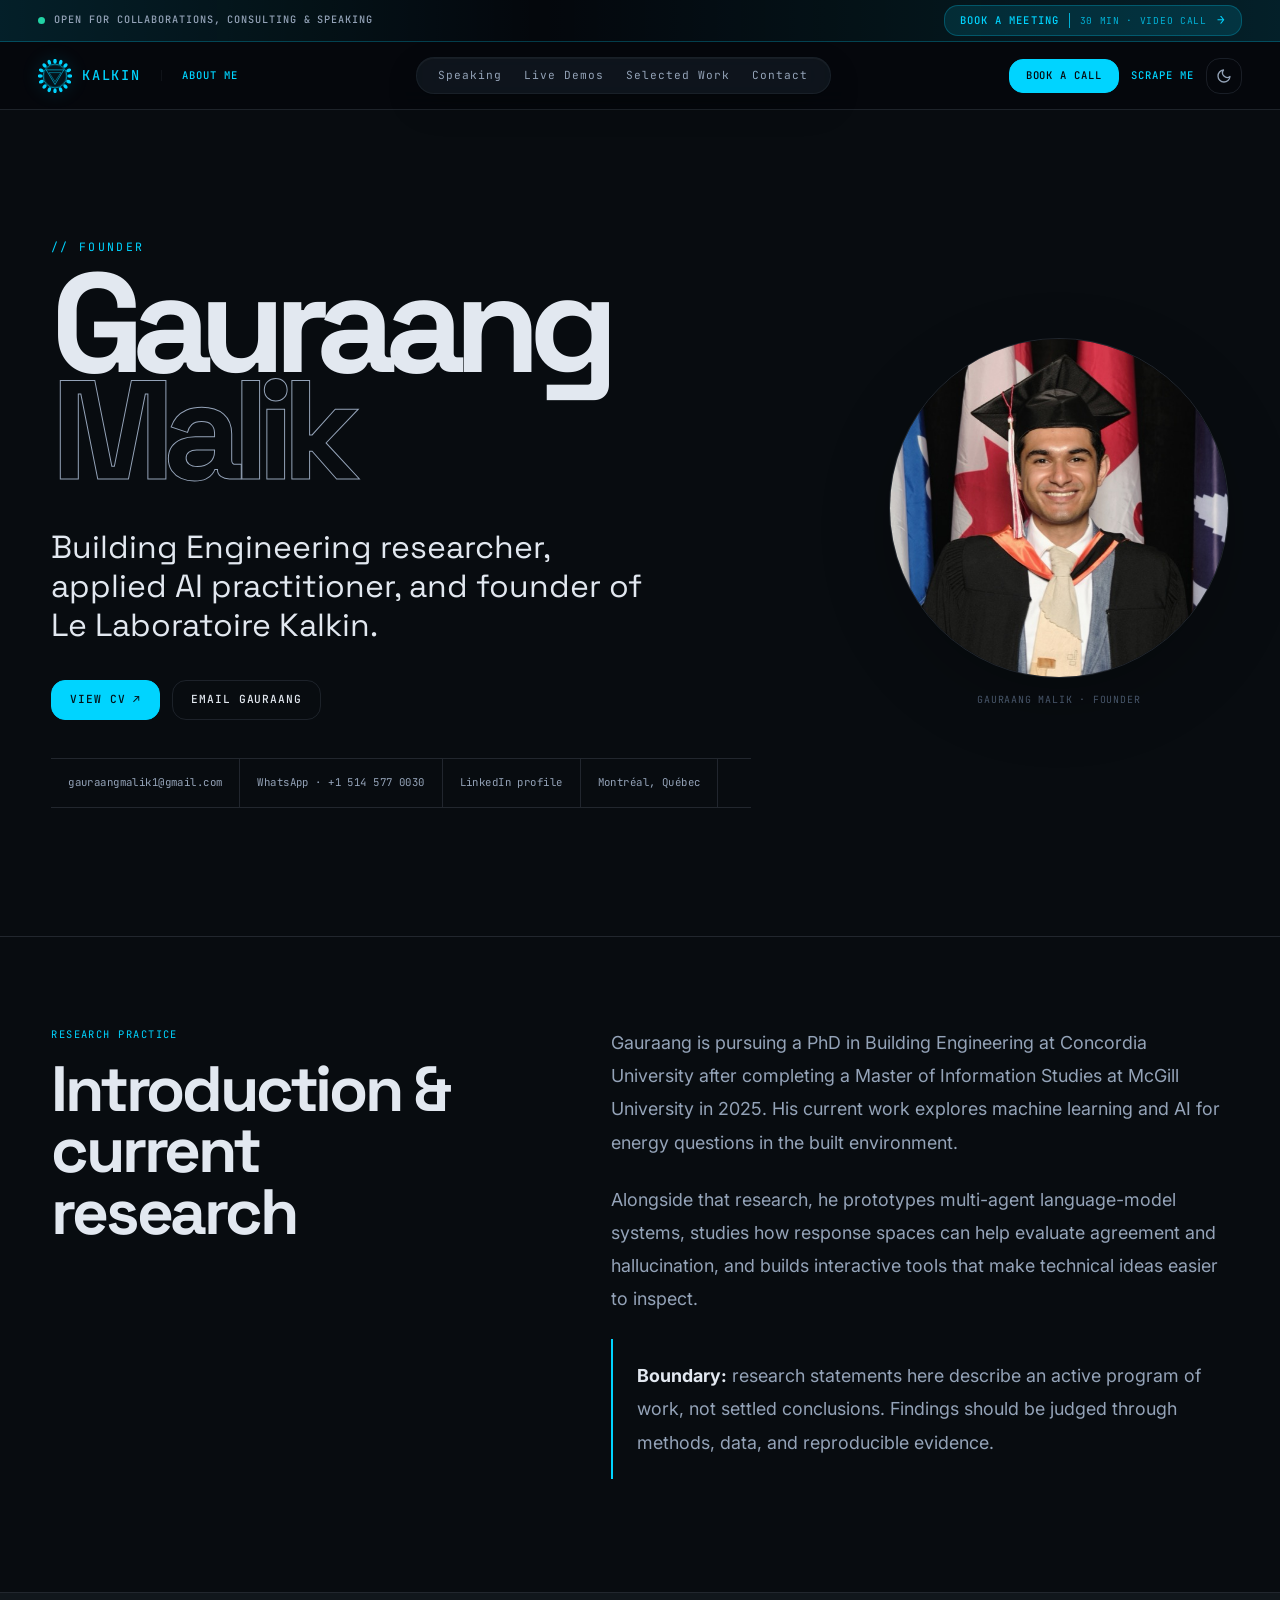
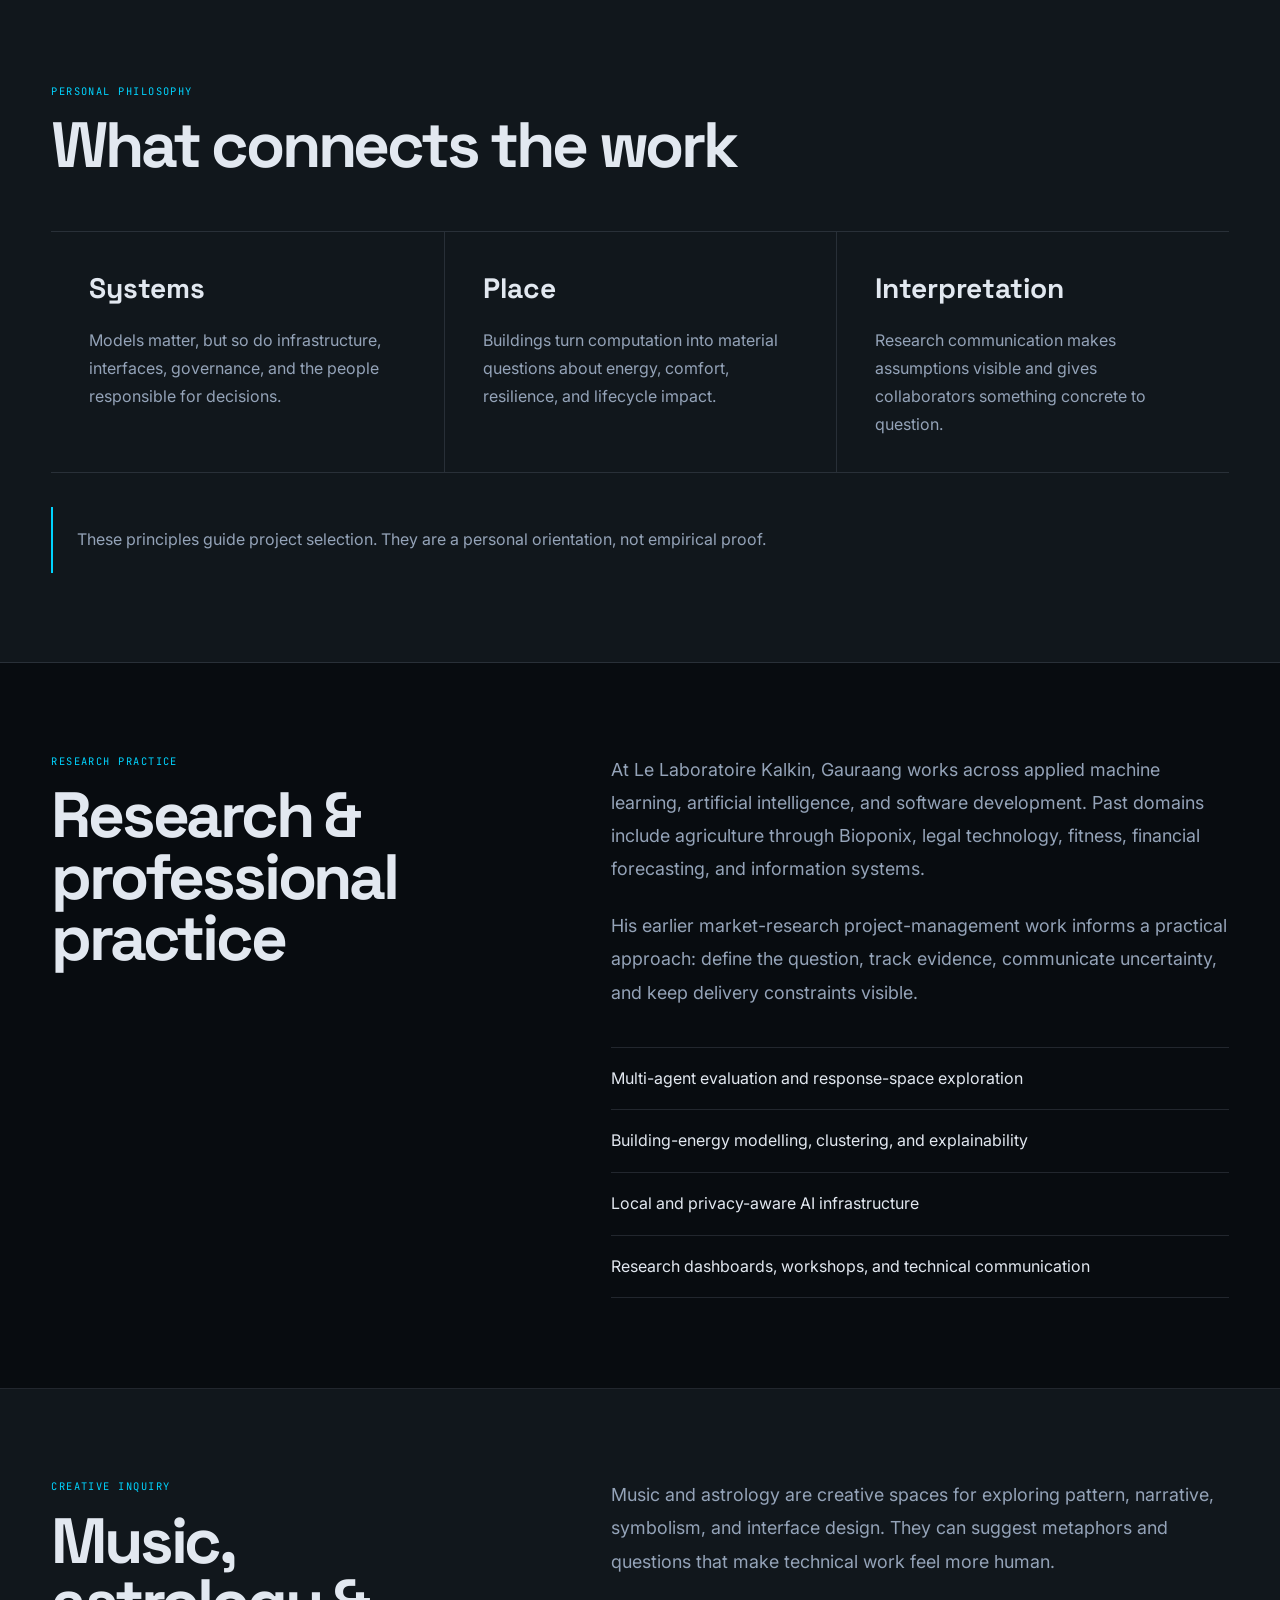
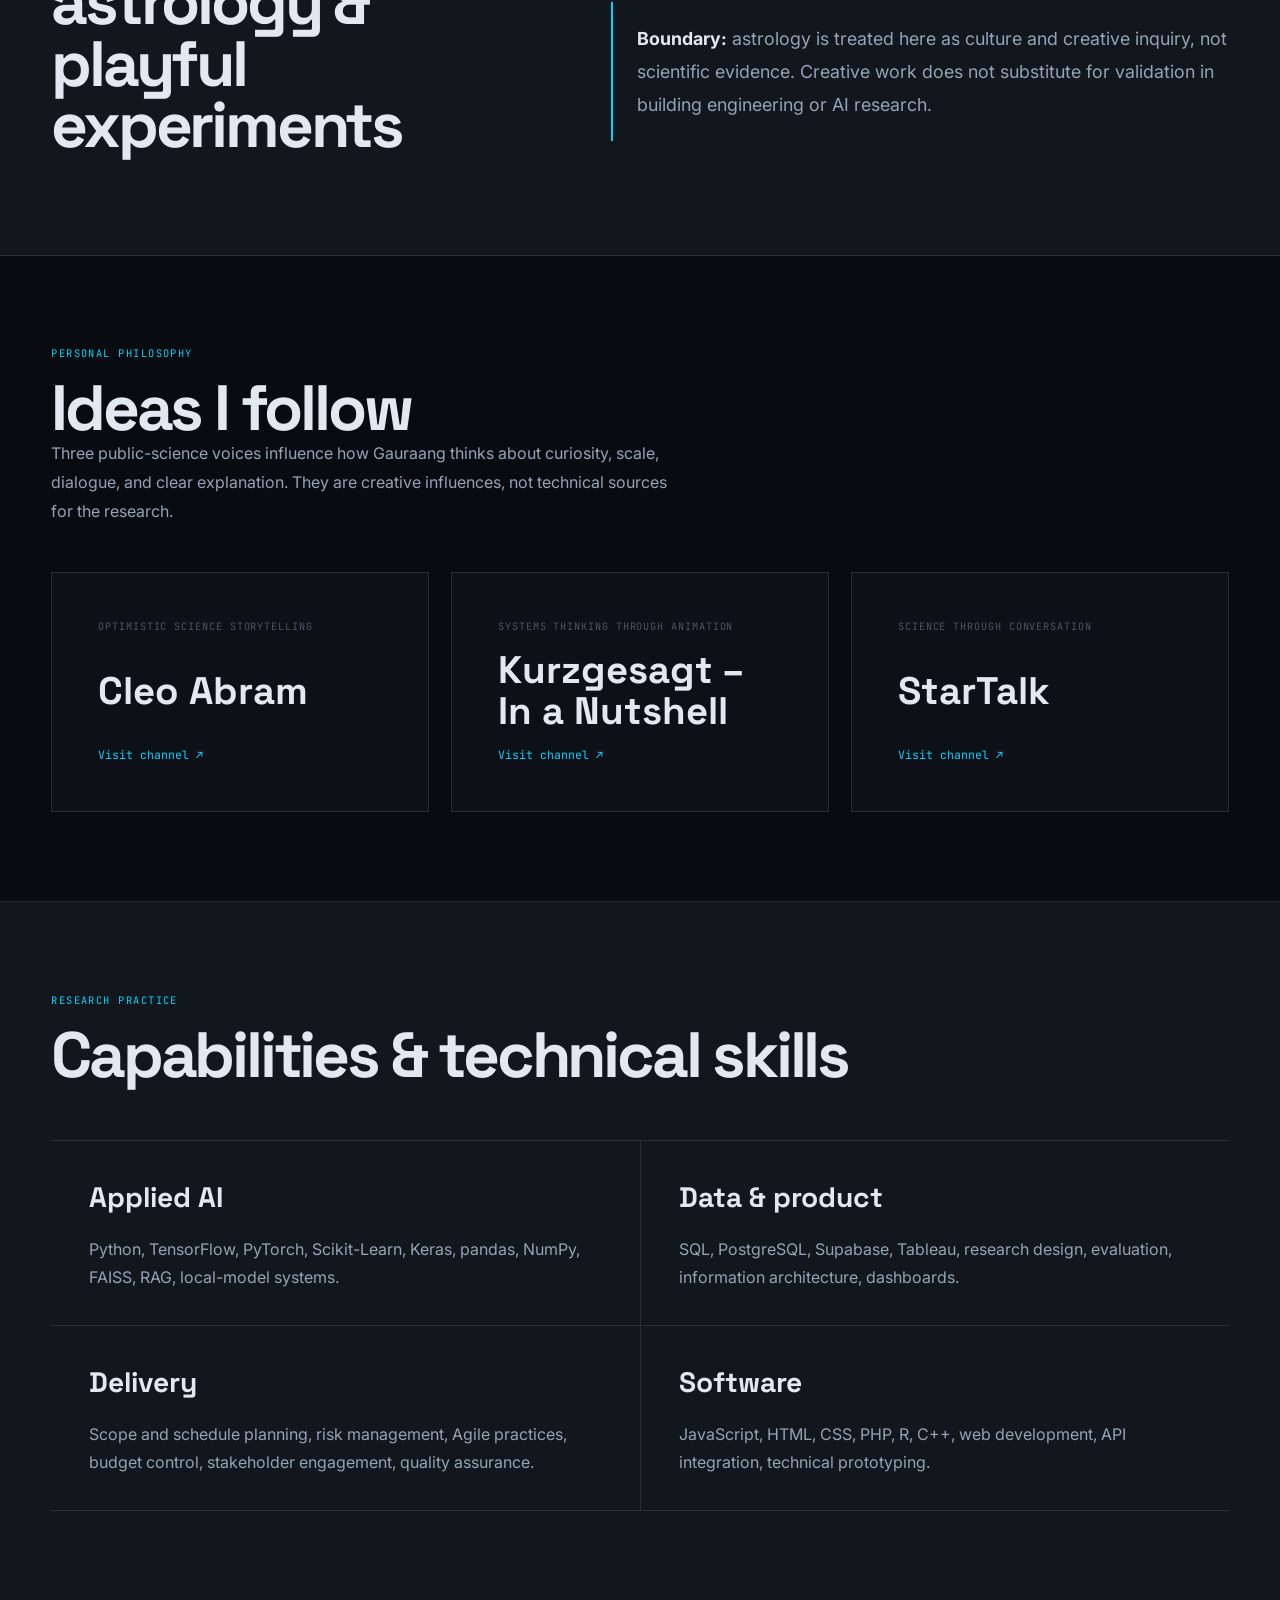
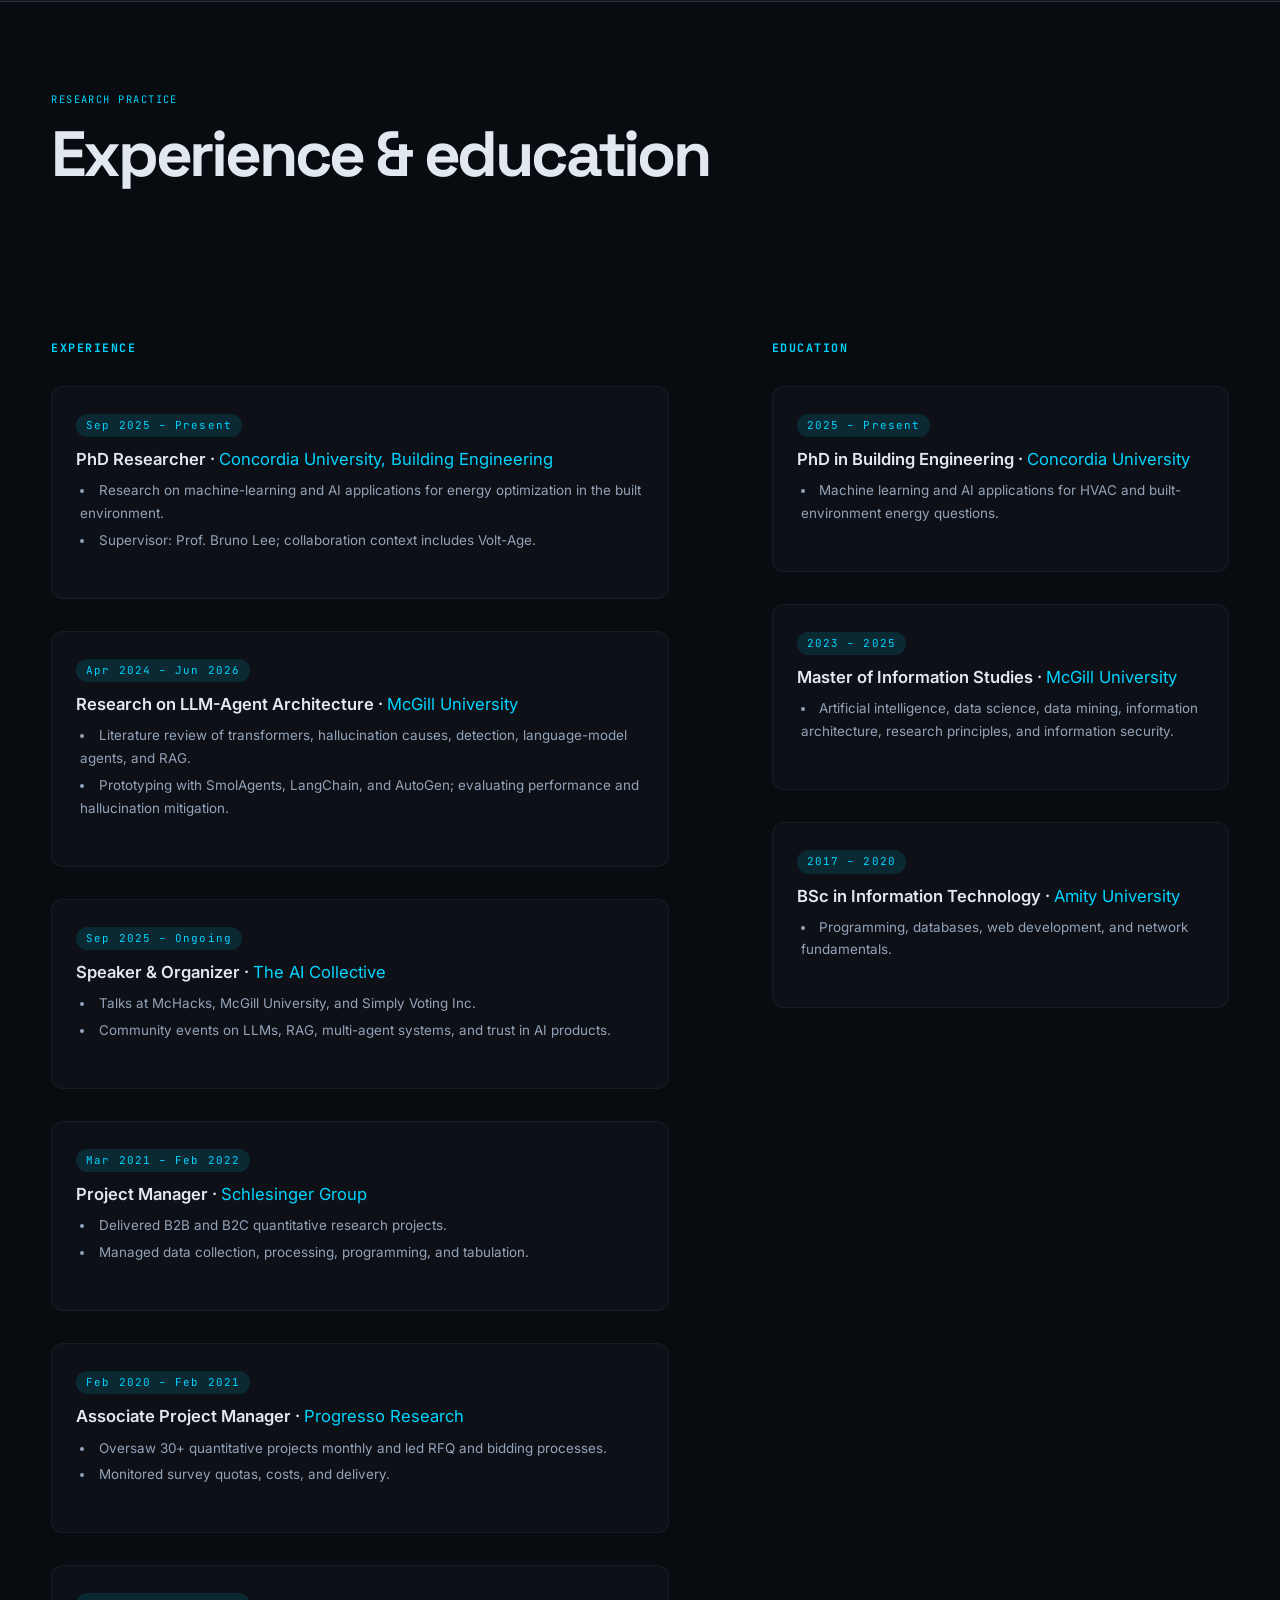
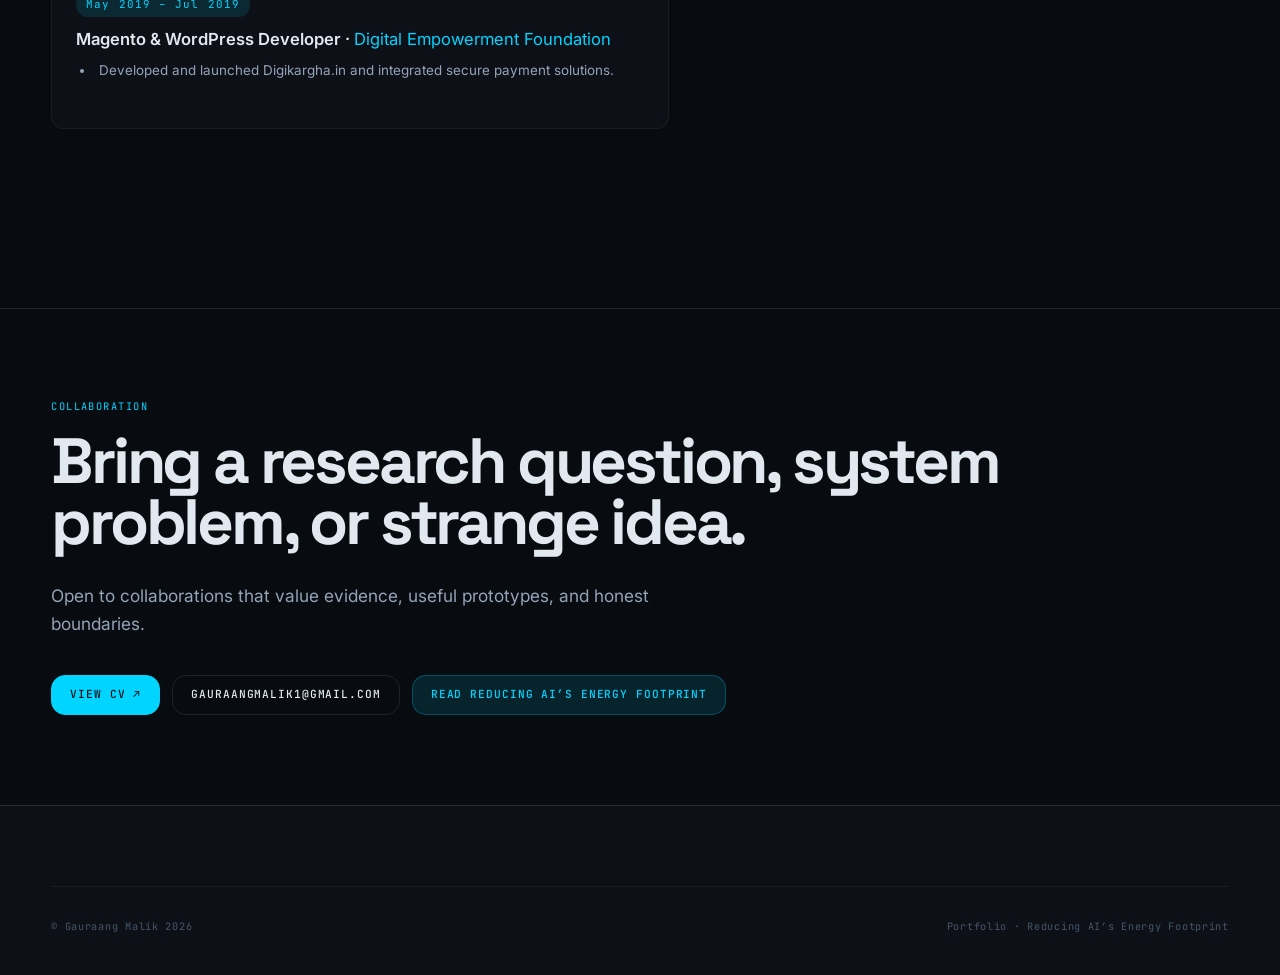
==== commit b38bb430: "Add lightweight visual depth and consistent rounded controls" ====
--- a/about/index.html
+++ b/about/index.html
@@ -20,7 +20,7 @@
     <meta property="twitter:title" content="About Gauraang Malik | Research, Practice &amp; Creative Inquiry" />
     <meta property="twitter:description" content="Building Engineering research, applied AI practice, and creative inquiry." />
     <meta property="twitter:image" content="https://gauraangmalikk.github.io/myportfolio/assets/img/gauraang.jpg" />
-    <link rel="stylesheet" href="../assets/css/styles.css?v=20260816r11" />
+    <link rel="stylesheet" href="../assets/css/styles.css?v=20261014r5" />
     <link rel="icon" type="image/svg+xml" href="../assets/img/favicon.svg" />
     <link rel="preconnect" href="https://fonts.googleapis.com" />
     <link rel="preconnect" href="https://fonts.gstatic.com" crossorigin />
@@ -50,10 +50,10 @@
         <a href="../index.html#projects" class="navbar__link">Selected Work</a>
         <a href="../index.html#contact" class="navbar__link">Contact</a>
       </div>
-      <div class="navbar__actions"><a href="../index.html#book" class="navbar__book" data-booking-cta>Book a Call</a><a href="../please-scrape-me/index.html" class="navbar__scrape">Scrape Me</a><button id="theme-toggle" aria-label="Toggle color theme"></button><button class="navbar__hamburger" aria-label="Open menu" aria-expanded="false"><span></span><span></span><span></span></button></div>
+      <div class="navbar__actions"><a href="https://calendly.com/gauraangmalik1/30min?back=1&amp;month=2026-09&amp;date=2026-09-29" class="navbar__book" target="_blank" rel="noopener noreferrer">Book a Call</a><a href="../please-scrape-me/index.html" class="navbar__scrape">Scrape Me</a><button id="theme-toggle" aria-label="Toggle color theme"></button><button class="navbar__hamburger" aria-label="Open menu" aria-expanded="false"><span></span><span></span><span></span></button></div>
     </nav>
     <div class="nav-overlay" role="dialog" aria-modal="true" aria-label="Mobile navigation" aria-hidden="true">
-      <a href="../index.html#book" class="navbar__link navbar__link--book" data-booking-cta>Book a Meeting</a><span class="nav-overlay__label">Pages</span><a href="./index.html" class="navbar__link" aria-current="page">About Me</a><a href="../please-scrape-me/index.html" class="navbar__link navbar__link--research">Scrape Me</a><span class="nav-overlay__label nav-overlay__label--sections">Homepage sections</span><a href="../index.html#talks" class="navbar__link">Speaking</a><a href="../index.html#dashboard" class="navbar__link">Live Demos</a><a href="../index.html#projects" class="navbar__link">Selected Work</a><a href="../index.html#contact" class="navbar__link">Contact</a>
+      <a href="https://calendly.com/gauraangmalik1/30min?back=1&amp;month=2026-09&amp;date=2026-09-29" class="navbar__link navbar__link--book" target="_blank" rel="noopener noreferrer">Book a Meeting</a><span class="nav-overlay__label">Pages</span><a href="./index.html" class="navbar__link" aria-current="page">About Me</a><a href="../please-scrape-me/index.html" class="navbar__link navbar__link--research">Scrape Me</a><span class="nav-overlay__label nav-overlay__label--sections">Homepage sections</span><a href="../index.html#talks" class="navbar__link">Speaking</a><a href="../index.html#dashboard" class="navbar__link">Live Demos</a><a href="../index.html#projects" class="navbar__link">Selected Work</a><a href="../index.html#contact" class="navbar__link">Contact</a>
     </div>
 
     <main id="main-content" class="about-story">
--- a/assets/css/styles.css
+++ b/assets/css/styles.css
@@ -36,6 +36,7 @@
   --radius-sm:     6px;
   --radius-md:     12px;
   --radius-lg:     20px;
+  --radius-button: 14px;
 
   --shadow-card:   0 0 24px rgba(0, 212, 255, 0.06);
   --shadow-glow:   0 0 40px rgba(0, 212, 255, 0.18);
@@ -461,7 +462,7 @@
   align-items: center;
   gap: 8px;
   padding: 12px 28px;
-  border-radius: var(--radius-md);
+  border-radius: 14px;
   font-family: var(--font-mono);
   font-size: 0.8rem;
   letter-spacing: 0.06em;
@@ -2157,7 +2158,7 @@
   display: block;
 }
 
-.portfolio-refresh .hero__copy { position: relative; z-index: 1; max-width: 850px; text-align: left; }
+.portfolio-refresh .hero__copy { position: relative; z-index: 1; max-width: 850px; margin-inline: auto; text-align: left; }
 .portfolio-refresh .hero__eyebrow { margin-bottom: 17px; }
 .portfolio-refresh .hero__name {
   max-width: 780px;
@@ -2205,7 +2206,7 @@
   align-items: center;
   justify-content: center;
   padding: 10px 18px;
-  border-radius: 0;
+  border-radius: 14px;
   font-family: var(--font-mono);
   font-size: .7rem;
   font-weight: 500;
@@ -2291,6 +2292,8 @@
 .portfolio-refresh .hero__index { display: none; }
 
 .portfolio-refresh .editorial-section { border-top: 1px solid var(--editorial-line); }
+.portfolio-refresh #services { border-top: 0; padding-block: clamp(32px, 4vw, 56px); }
+.portfolio-refresh #talks { border-top: 0; }
 .portfolio-refresh #dashboard { padding-top: clamp(72px, 8vw, 112px); }
 .portfolio-refresh #dashboard .section-heading-row { margin-bottom: clamp(36px, 5vw, 58px); }
 .portfolio-refresh .section-heading-row {
@@ -2312,6 +2315,82 @@
   grid-template-columns: repeat(2, minmax(0, 1fr));
   gap: clamp(22px, 3vw, 36px);
 }
+
+/* Card display rules must never override the collapsed collection state. */
+[data-collection] > [hidden],
+[data-collection-extra][hidden],
+[data-collection-toggle][hidden] {
+  display: none !important;
+}
+
+.collection-toggle {
+  display: flex;
+  justify-content: center;
+  margin-top: clamp(28px, 4vw, 42px);
+}
+.collection-toggle__button {
+  border-radius: 14px;
+  display: inline-flex;
+  align-items: center;
+  justify-content: center;
+  gap: 12px;
+  min-height: 48px;
+  padding: 13px 18px;
+  border: 1px solid var(--editorial-line);
+  background: var(--bg-surface);
+  color: var(--text-primary);
+  cursor: pointer;
+  font-family: var(--font-mono);
+  font-size: .68rem;
+  font-weight: 500;
+  letter-spacing: .1em;
+  text-transform: uppercase;
+  transition: border-color .2s ease, color .2s ease, background .2s ease;
+}
+.collection-toggle__button:hover,
+.collection-toggle__button:focus-visible {
+  border-color: var(--cyan);
+  background: var(--editorial-soft);
+  color: var(--cyan);
+}
+.collection-toggle__button:focus-visible { outline: 3px solid var(--cyan); outline-offset: 4px; }
+.collection-toggle__arrow {
+  color: var(--cyan);
+  font-size: 1.1rem;
+  line-height: 1;
+  transition: transform .2s ease;
+}
+.collection-toggle__button[aria-expanded="true"] .collection-toggle__arrow { transform: rotate(180deg); }
+
+.about__actions {
+  display: flex;
+  flex-wrap: wrap;
+  gap: 12px;
+  margin-top: 28px;
+}
+
+.portfolio-refresh .about__actions .btn {
+  min-height: 48px;
+  min-width: 160px;
+  padding: 13px 24px;
+  font-size: .8rem;
+}
+
+.profile-link {
+  display: inline-flex;
+  align-items: center;
+  justify-content: center;
+  min-height: 48px;
+  padding: 10px 12px;
+  color: var(--text-primary);
+  text-decoration: underline;
+  text-decoration-color: var(--border-mid);
+  text-underline-offset: 6px;
+  font-size: .9rem;
+}
+.profile-link:hover { color: var(--cyan); text-decoration-color: currentColor; }
+.profile-link:focus-visible,
+.btn:focus-visible { outline: 2px solid var(--cyan); outline-offset: 4px; border-radius: 14px; }
 
 .demo-card {
   min-width: 0;
@@ -2437,7 +2516,7 @@
 .development-card p { margin-top: 4px; color: var(--text-muted); }
 
 .portfolio-refresh .projects__grid--editorial {
-  grid-template-columns: repeat(3, minmax(0, 1fr));
+  grid-template-columns: repeat(2, minmax(0, 1fr));
   gap: 22px;
 }
 .portfolio-refresh .project-card {
@@ -2551,12 +2630,15 @@
 .portfolio-refresh .talk-card__embed { padding: 0; }
 .portfolio-refresh .canva-loader--talk { margin: 0; border: 0; border-bottom: 1px solid var(--editorial-line); }
 .portfolio-refresh .talk-card__media {
+  position: relative;
   aspect-ratio: 16 / 9;
   overflow: hidden;
   border-bottom: 1px solid var(--editorial-line);
   background: #05080c;
 }
 .portfolio-refresh .talk-card__media img {
+  position: relative;
+  z-index: 1;
   width: 100%;
   height: 100%;
   object-fit: cover;
@@ -2609,15 +2691,46 @@
 .capabilities__strip {
   display: grid;
   grid-template-columns: repeat(3, minmax(0, 1fr));
-  margin-top: 42px;
+  margin-top: 0;
   border-top: 1px solid var(--editorial-line);
   border-bottom: 1px solid var(--editorial-line);
 }
-.capabilities__strip article { min-width: 0; padding: 36px clamp(22px, 3vw, 42px); }
+.capabilities__strip article { min-width: 0; }
 .capabilities__strip article + article { border-left: 1px solid var(--editorial-line); }
-.capabilities__strip article > span { font-family: var(--font-mono); font-size: .65rem; color: var(--cyan); }
+.capability-link {
+  display: flex;
+  flex-direction: column;
+  height: 100%;
+  padding: 36px clamp(22px, 3vw, 42px);
+  color: inherit;
+  text-decoration: none;
+  transition: background-color .2s ease;
+}
+.capability-link:hover,
+.capability-link:focus-visible { background-color: var(--cyan-dim); }
+.capability-link:focus-visible { outline: 2px solid var(--cyan); outline-offset: -2px; }
+.capability-link__number { font-family: var(--font-mono); font-size: .65rem; color: var(--cyan); }
+.capability-link__destination {
+  display: flex;
+  align-items: center;
+  gap: 10px;
+  margin-top: auto;
+  padding-top: 24px;
+  font-family: var(--font-mono);
+  font-size: .7rem;
+  line-height: 1.5;
+  color: var(--cyan);
+}
 .capabilities__strip h3 { margin-top: 28px; font-family: var(--font-display); font-size: clamp(1.3rem, 2.2vw, 1.9rem); line-height: 1.1; }
 .capabilities__strip p { margin-top: 14px; color: var(--text-muted); line-height: 1.7; }
+
+.portfolio-refresh #talks,
+.portfolio-refresh #dashboard,
+.portfolio-refresh #projects { scroll-margin-top: calc(var(--nav-height) + 24px); }
+
+@media (prefers-reduced-motion: reduce) {
+  .capability-link { transition: none; }
+}
 
 .portfolio-refresh .about--finale { padding-block: clamp(86px, 10vw, 140px); }
 .about__editorial {
@@ -2632,11 +2745,12 @@
 .about__portrait a:hover img { transform: scale(1.015); }
 .about__portrait figcaption { margin-top: 14px; font-family: var(--font-mono); font-size: .63rem; color: var(--text-dim); letter-spacing: .08em; text-align: center; text-transform: uppercase; }
 .portfolio-refresh .about__text { padding: 0; }
-.portfolio-refresh .about__text .section-title { margin-bottom: 34px; font-size: clamp(2.5rem, 5vw, 5rem); }
+.portfolio-refresh .about__text .section-title { margin-bottom: 24px; font-size: clamp(2rem, 3.6vw, 3.5rem); }
 .portfolio-refresh .about__text p { max-width: 58ch; margin-bottom: 20px; color: var(--text-muted); font-size: 1rem; line-height: 1.82; }
 .portfolio-refresh .about__text .about__lead { color: var(--text-primary); font-family: var(--font-display); font-size: clamp(1.28rem, 2.2vw, 1.8rem); line-height: 1.35; }
 .portfolio-refresh .about__boundary { padding: 18px 0 18px 22px; border-left: 2px solid var(--cyan); }
 .portfolio-refresh .about__boundary strong { color: var(--text-primary); }
+.portfolio-refresh .about__text .about__boundary { font-size: .85rem; line-height: 1.7; }
 .about__contact,
 .founder-contact {
   display: flex;
@@ -2672,6 +2786,34 @@
 .portfolio-refresh .footer__headline { max-width: 750px; font-size: clamp(2.5rem, 6vw, 5.5rem); letter-spacing: -.05em; line-height: .95; }
 .portfolio-refresh .footer__links-col h3 { margin-bottom: 15px; font-family: var(--font-mono); font-size: .64rem; color: var(--text-dim); letter-spacing: .1em; text-transform: uppercase; }
 .portfolio-refresh .footer__bottom { font-family: var(--font-mono); font-size: .64rem; letter-spacing: .07em; }
+
+.footer--streamlined .footer__inner {
+  grid-template-columns: minmax(0, 1.5fr) minmax(280px, 1fr);
+  align-items: center;
+  gap: clamp(36px, 6vw, 80px);
+  margin-bottom: 48px;
+}
+.portfolio-refresh .footer--streamlined .footer__headline {
+  max-width: 15ch;
+  font-size: clamp(2.2rem, 4vw, 4rem);
+  line-height: 1.08;
+  margin-bottom: 20px;
+}
+.footer--streamlined .footer__tagline { max-width: 48ch; line-height: 1.75; margin-bottom: 0; }
+.footer__connect { display: flex; flex-direction: column; align-items: flex-start; gap: 24px; min-width: 0; }
+.footer__connect > .btn { min-height: 48px; padding: 13px 24px; font-size: .8rem; }
+.footer__direct { display: flex; flex-direction: column; font-style: normal; }
+.footer__direct a,
+.footer__social a { display: inline-flex; align-items: center; min-height: 44px; color: var(--text-muted); font-size: .9rem; overflow-wrap: anywhere; }
+.footer__direct a:hover,
+.footer__social a:hover { color: var(--cyan); }
+.footer__direct a:focus-visible,
+.footer__social a:focus-visible { outline: 2px solid var(--cyan); outline-offset: 4px; border-radius: 4px; }
+.footer__social { display: flex; flex-wrap: wrap; gap: 8px 24px; border-top: 1px solid var(--editorial-line); padding-top: 12px; width: 100%; }
+@media (max-width: 800px) {
+  .footer--streamlined .footer__inner { grid-template-columns: 1fr; gap: 32px; }
+  .footer__connect { align-items: stretch; }
+}
 
 html:not(.js) .portfolio-refresh .navbar {
   position: static;
@@ -2820,9 +2962,11 @@
   .portfolio-refresh .hero__tagline { margin-top: 32px; }
   .portfolio-refresh .hero__index { display: none; }
   .portfolio-refresh .hero__cta,
+  .about__actions,
   .about-story__actions,
   .about-story__cta > .container > div { align-items: stretch; flex-direction: column; }
   .portfolio-refresh .hero__cta .btn,
+  .about__actions .btn,
   .about-story__actions .btn,
   .about-story__cta .btn { width: 100%; }
   .portfolio-refresh .hero__social { grid-template-columns: 1fr; }
@@ -2867,6 +3011,8 @@
   .portfolio-refresh .hero__social a:focus-visible,
   .portfolio-refresh .influence-grid a:hover,
   .portfolio-refresh .influence-grid a:focus-visible { transform: none; }
+  .collection-toggle__button,
+  .collection-toggle__arrow { transition: none; }
 }
 
 /* === DOCK NAVIGATION + SOCIAL LAUNCHER REFINEMENT ========= */
@@ -2932,7 +3078,8 @@
 }
 
 .portfolio-refresh .hero__social {
-  width: min(100%, 590px);
+  width: 100%;
+  margin-inline: auto;
   grid-template-columns: repeat(4, minmax(0, 1fr));
   gap: 8px;
   padding: 13px;
@@ -3037,7 +3184,6 @@
   .navbar--dock .navbar__scrape { display: none; }
 
   .portfolio-refresh .hero__social {
-    width: min(100%, 330px);
     grid-template-columns: repeat(2, minmax(0, 1fr));
     gap: 4px;
     padding: 9px;
@@ -3417,3 +3563,114 @@
   .booking-modal { width: 100vw; height: 100dvh; border-radius: 0; border: 0; }
   .booking__frame { min-height: 560px; }
 }
+
+/* === LINKED CARDS ========================================== */
+.talk-card[data-card-link],
+.project-card[data-card-link] { cursor: pointer; }
+
+.talk-card[data-card-link]:focus-visible,
+.project-card[data-card-link]:focus-visible {
+  outline: 2px solid var(--cyan);
+  outline-offset: 4px;
+}
+
+.talk-card__media-action {
+  position: absolute;
+  right: 14px;
+  bottom: 14px;
+  z-index: 2;
+  padding: 8px 10px;
+  border: 1px solid rgba(255, 255, 255, .22);
+  background: rgba(3, 8, 12, .84);
+  color: #f8fafc;
+  font-family: var(--font-mono);
+  font-size: .6rem;
+  letter-spacing: .08em;
+  text-transform: uppercase;
+  cursor: pointer;
+}
+
+.talk-card__media-action:hover,
+.talk-card__media-action:focus-visible { border-color: var(--cyan); color: var(--cyan); }
+.talk-card__media-action:focus-visible { outline: 2px solid var(--cyan); outline-offset: 3px; }
+
+/* One corner treatment for buttons and button-style links on every page. */
+button,
+#theme-toggle,
+.btn,
+.portfolio-refresh .btn,
+.collection-toggle__button,
+.navbar__hamburger,
+.navbar__book,
+.nav-overlay .navbar__link--book,
+.bookbar__cta,
+.navbar__utility-link--research,
+.talk-card__media-action,
+.canva-loader__btn,
+.booking-modal__close,
+.skip-link {
+  border-radius: var(--radius-button);
+}
+
+/* Lightweight depth: static vector geometry, no render loop or 3D runtime. */
+.portfolio-refresh .hero::before,
+.portfolio-refresh .navbar__logo-image,
+.portfolio-refresh .navbar__logo img,
+.portfolio-refresh .hero__scroll,
+.portfolio-refresh .module-card__status-dot,
+.portfolio-refresh .bookbar__pulse { animation: none; }
+
+.portfolio-refresh .hero--editorial::after {
+  content: "";
+  display: block;
+  position: absolute;
+  inset: 0;
+  background: url("../img/lab-depth.svg") right -120px center / 580px auto no-repeat;
+  opacity: .3;
+  pointer-events: none;
+  z-index: 0;
+}
+.portfolio-refresh .hero__social {
+  background: #131b23;
+  backdrop-filter: none;
+  -webkit-backdrop-filter: none;
+}
+[data-theme="light"] .portfolio-refresh .hero__social { background: #f7fafc; }
+.portfolio-refresh .capabilities__strip {
+  border-radius: 18px;
+  box-shadow: 0 12px 28px rgba(0, 0, 0, .08), inset 0 1px rgba(255, 255, 255, .04);
+}
+.portfolio-refresh .capability-link {
+  border-radius: 14px;
+  background-image: linear-gradient(145deg, rgba(39, 201, 238, .045), transparent 65%);
+  transition: transform .2s ease, background-color .2s ease;
+}
+.portfolio-refresh .talk-card,
+.portfolio-refresh .demo-card,
+.portfolio-refresh .project-card {
+  border-radius: 18px;
+  box-shadow: 0 8px 20px rgba(0, 0, 0, .12), inset 0 1px rgba(255, 255, 255, .04);
+  transition: transform .2s ease, border-color .2s ease;
+}
+.portfolio-refresh .talk-card:focus-within,
+.portfolio-refresh .demo-card:focus-visible,
+.portfolio-refresh .project-card:focus-within { border-color: var(--cyan); }
+@media (hover: hover) and (pointer: fine) and (prefers-reduced-motion: no-preference) {
+  .portfolio-refresh .capability-link:hover,
+  .portfolio-refresh .talk-card:hover,
+  .portfolio-refresh .demo-card:hover,
+  .portfolio-refresh .project-card:hover { transform: translateY(-3px); }
+}
+@media (max-width: 800px) {
+  .portfolio-refresh .hero--editorial::after {
+    background-size: 360px auto;
+    background-position: right -165px top 65px;
+    opacity: .16;
+  }
+}
+@media (prefers-reduced-motion: reduce) {
+  .portfolio-refresh .capability-link,
+  .portfolio-refresh .talk-card,
+  .portfolio-refresh .demo-card,
+  .portfolio-refresh .project-card { transition: none; transform: none; }
+}
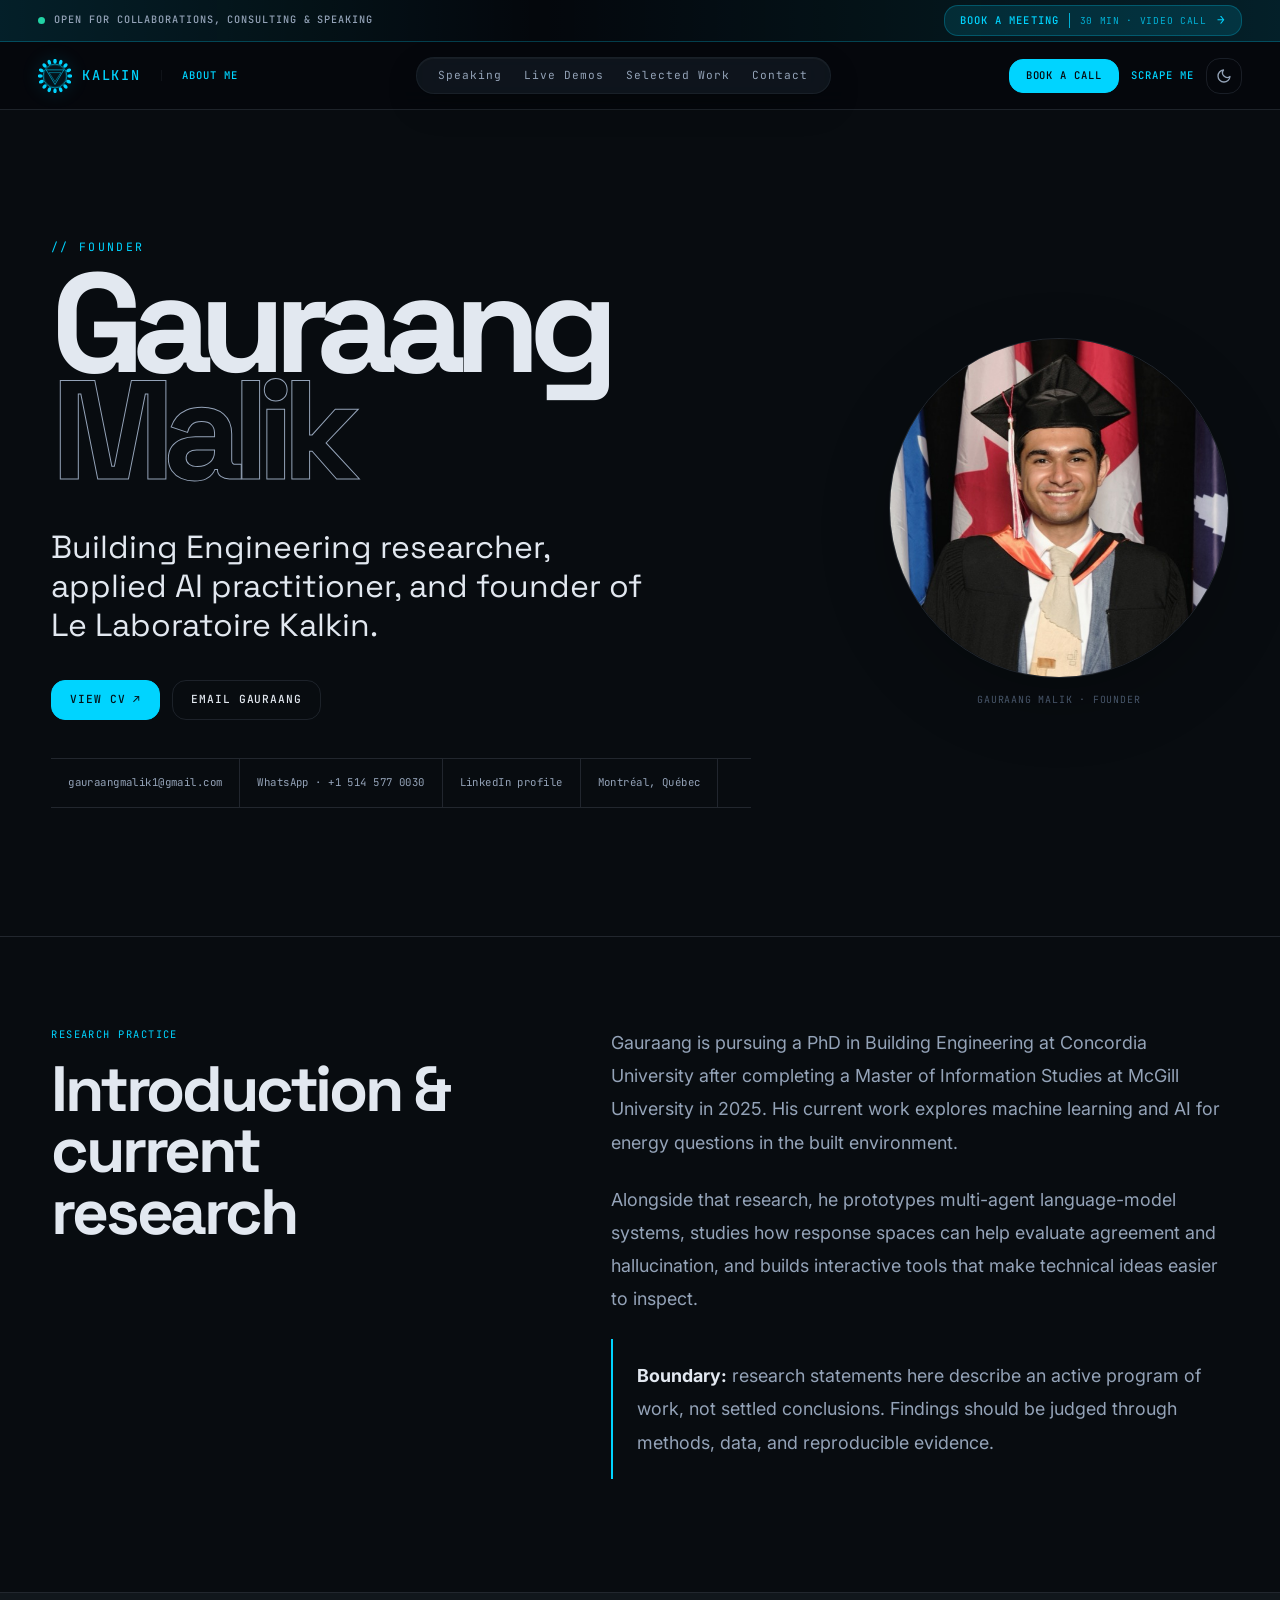
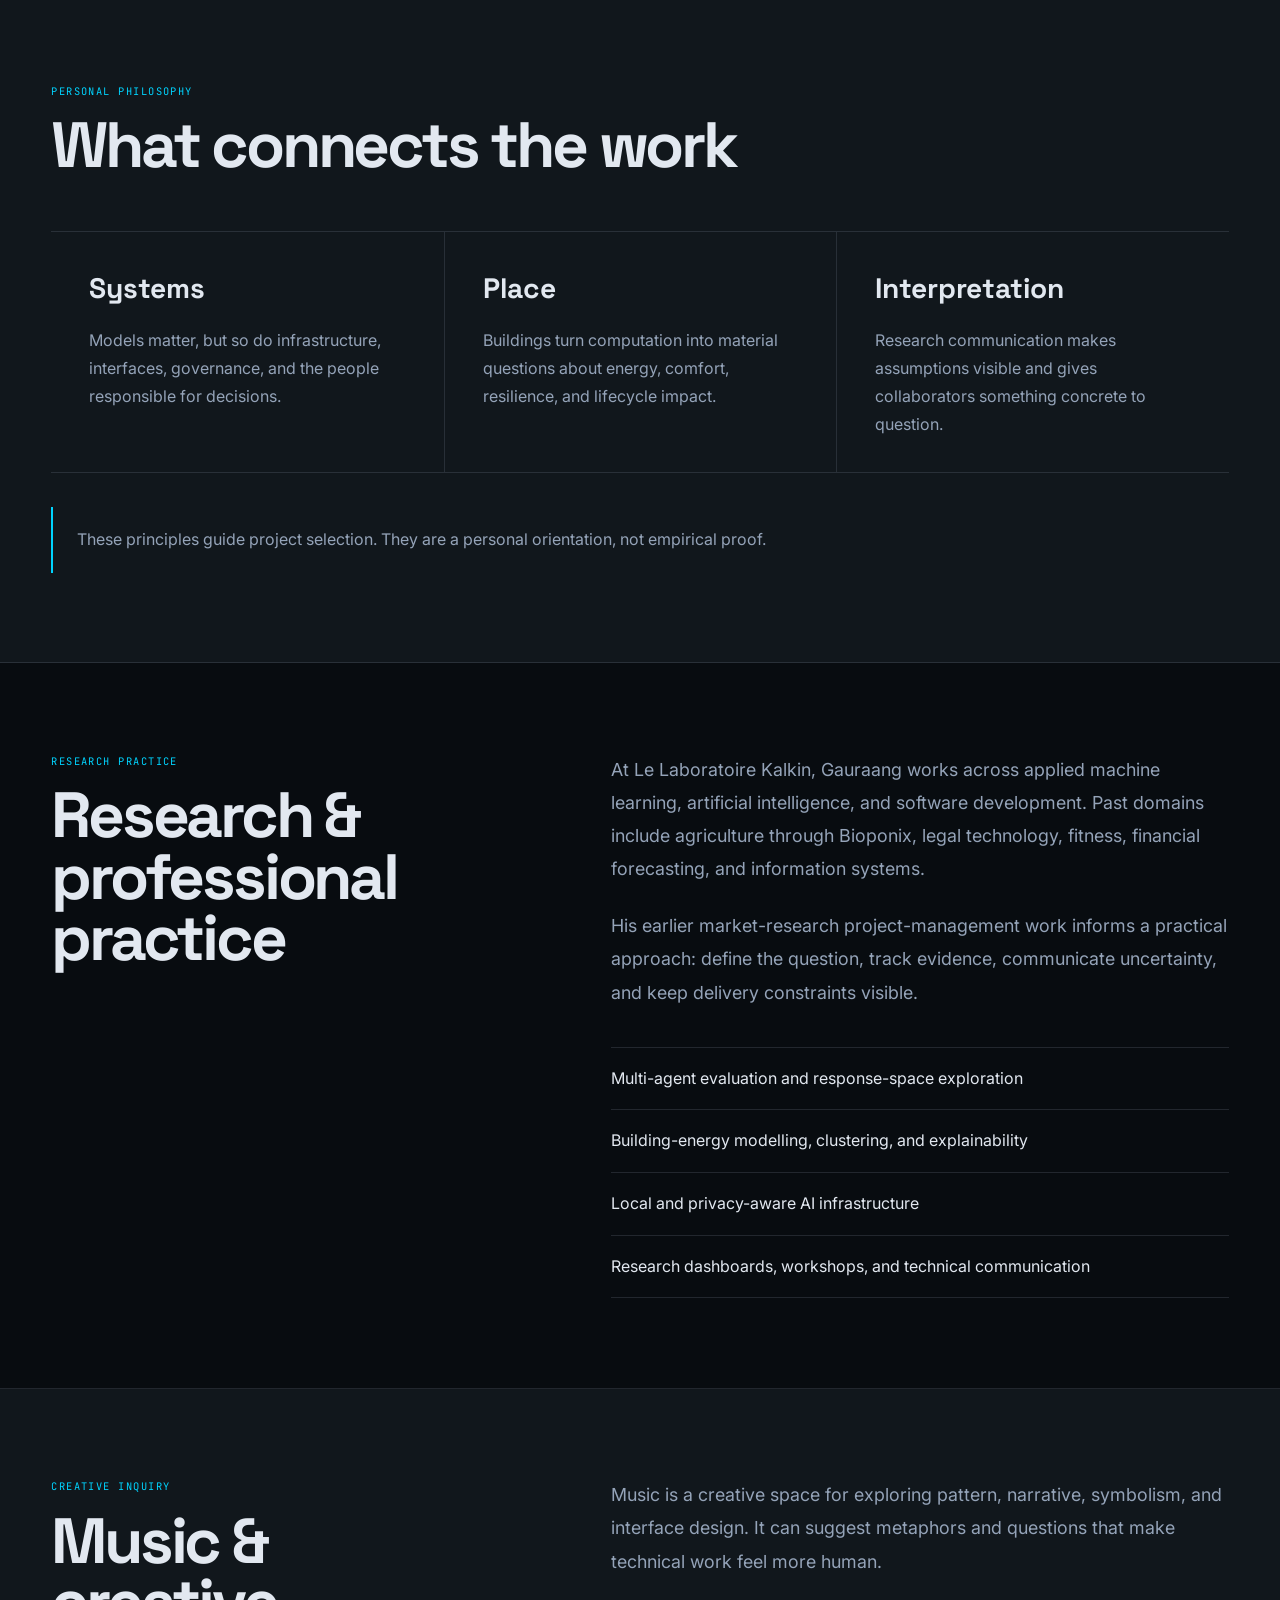
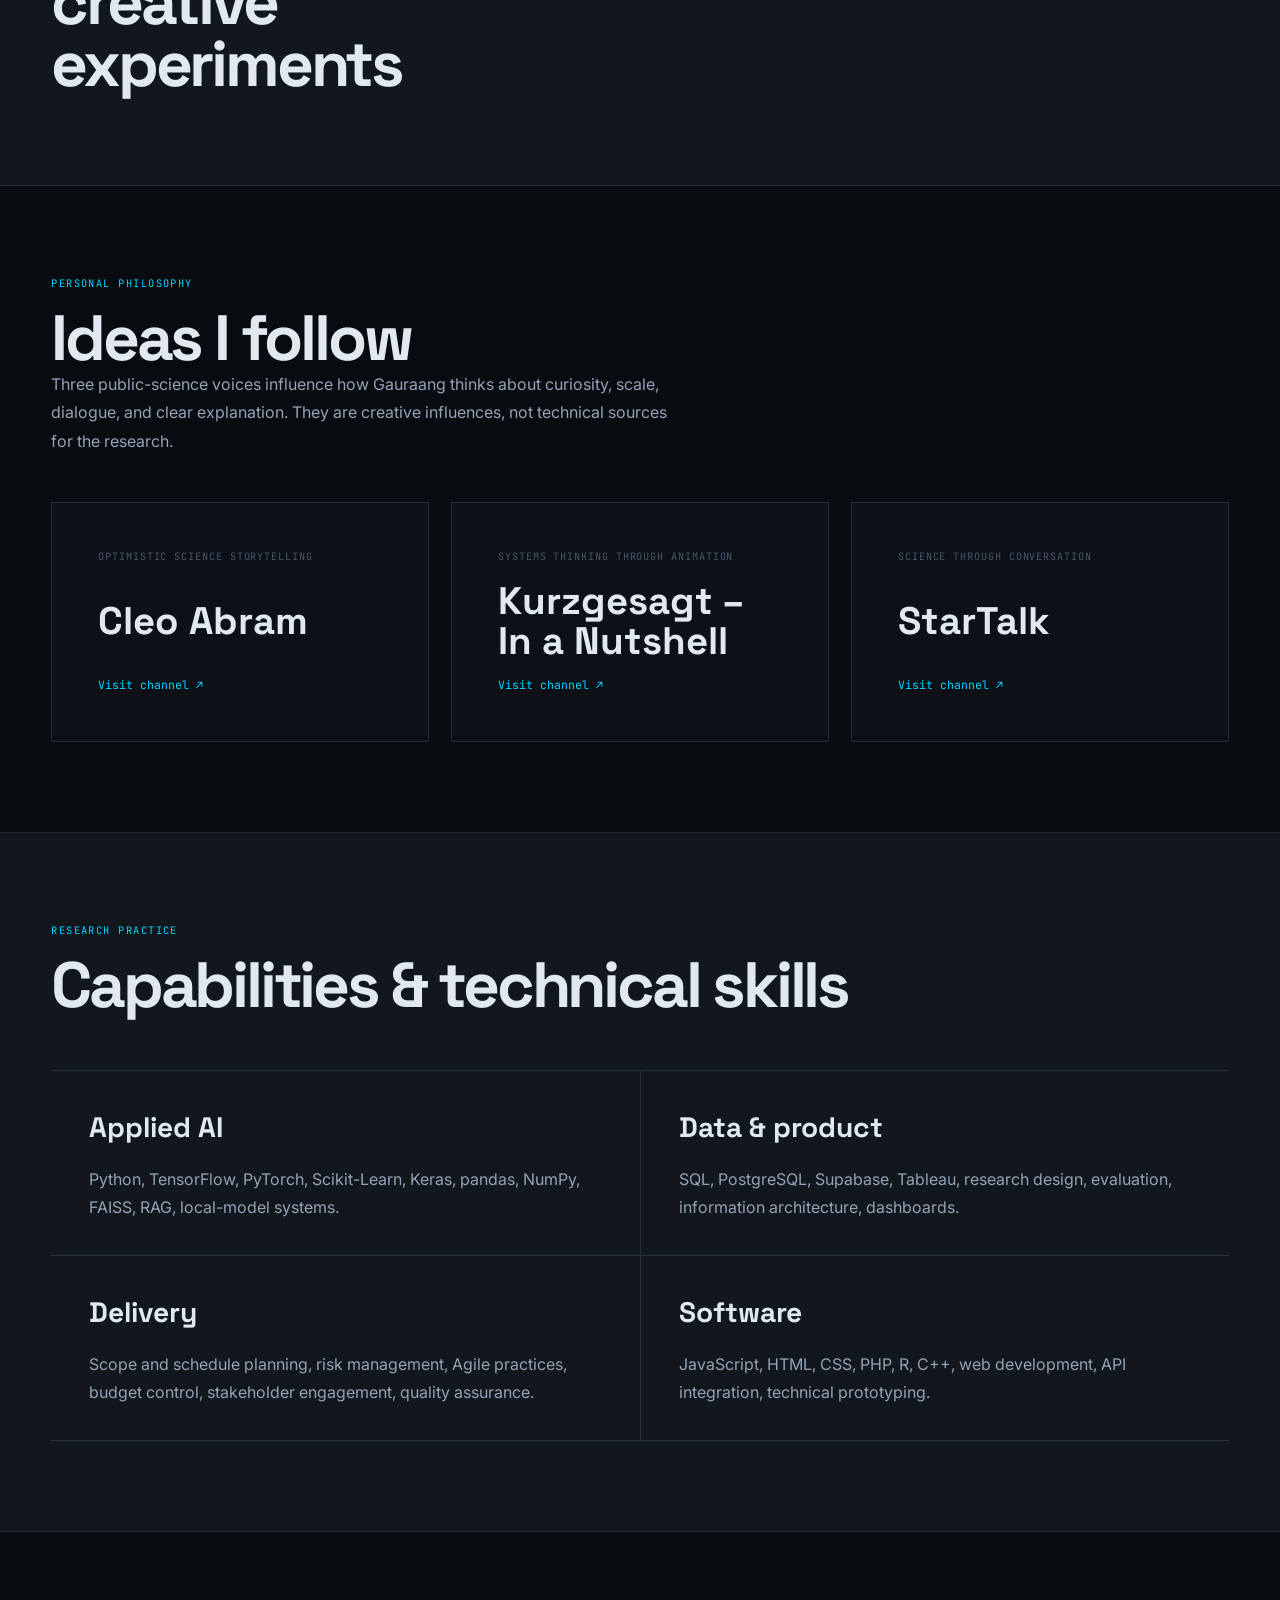
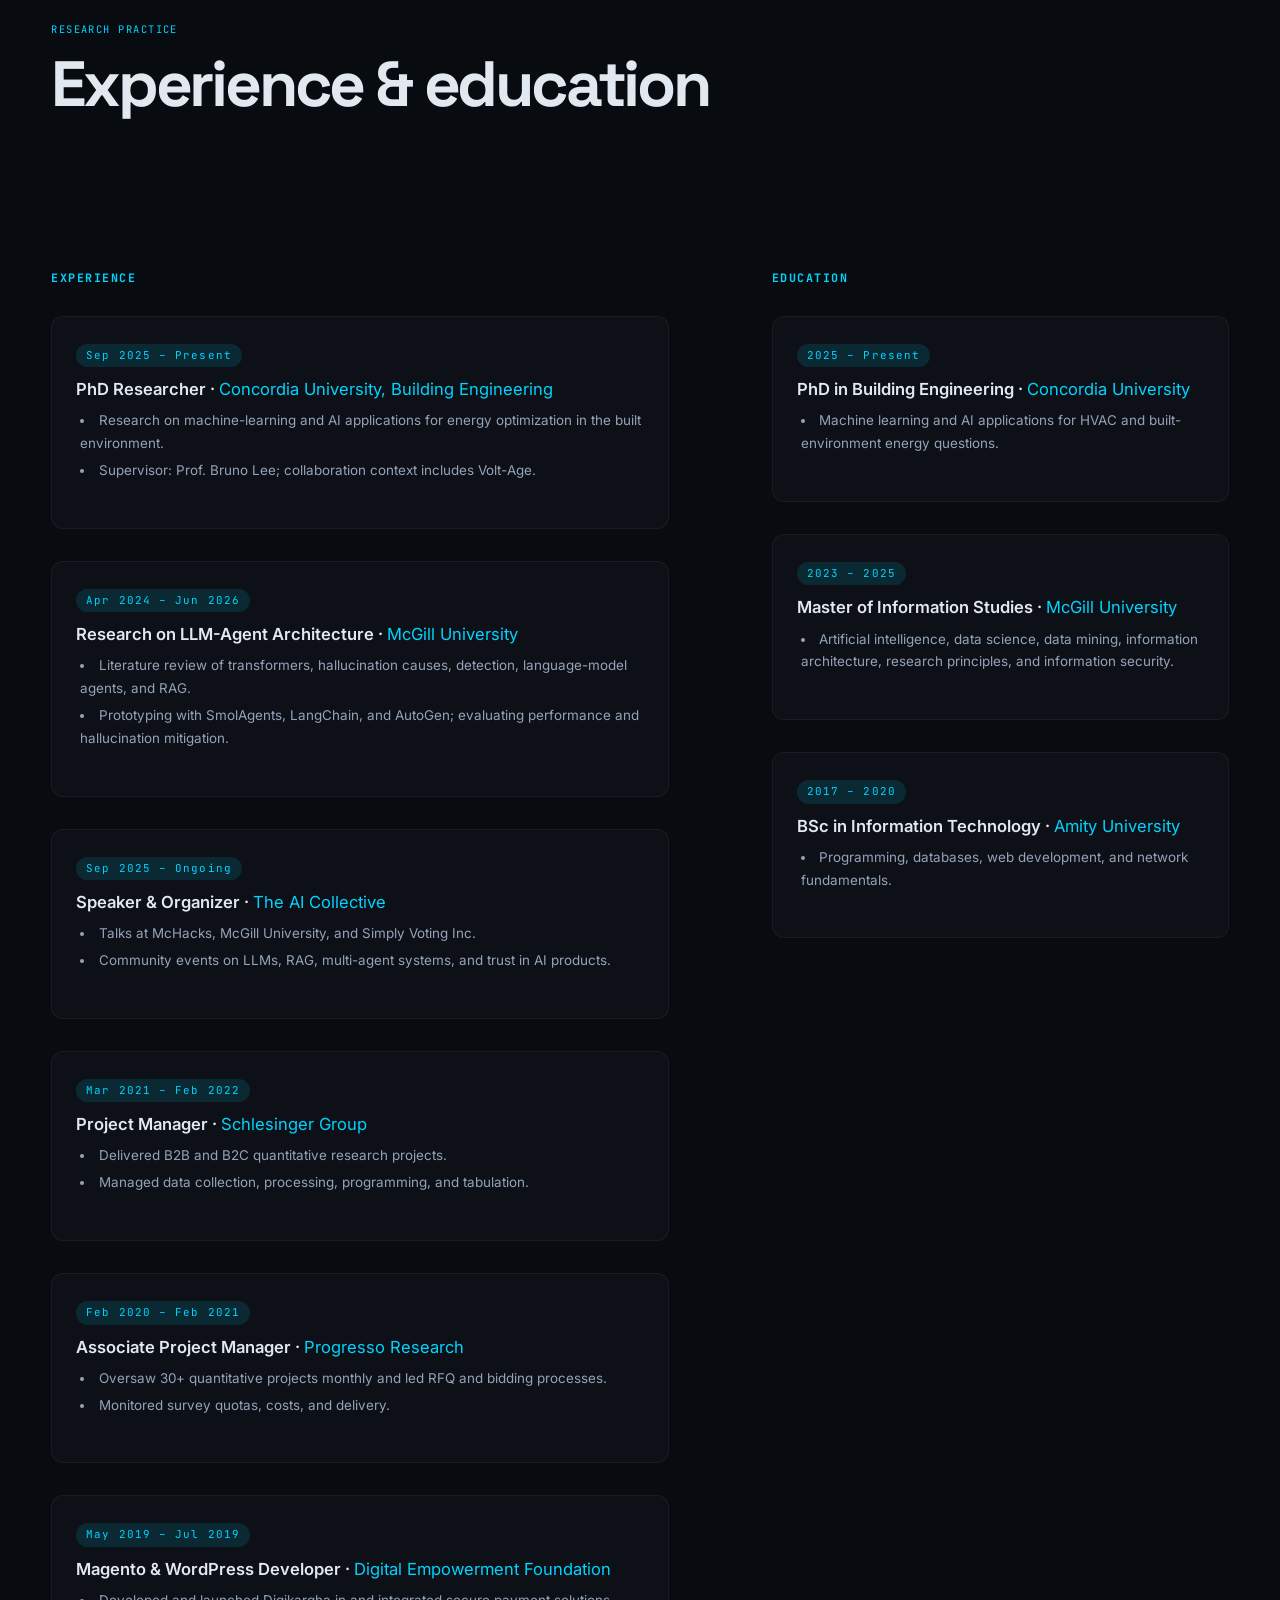
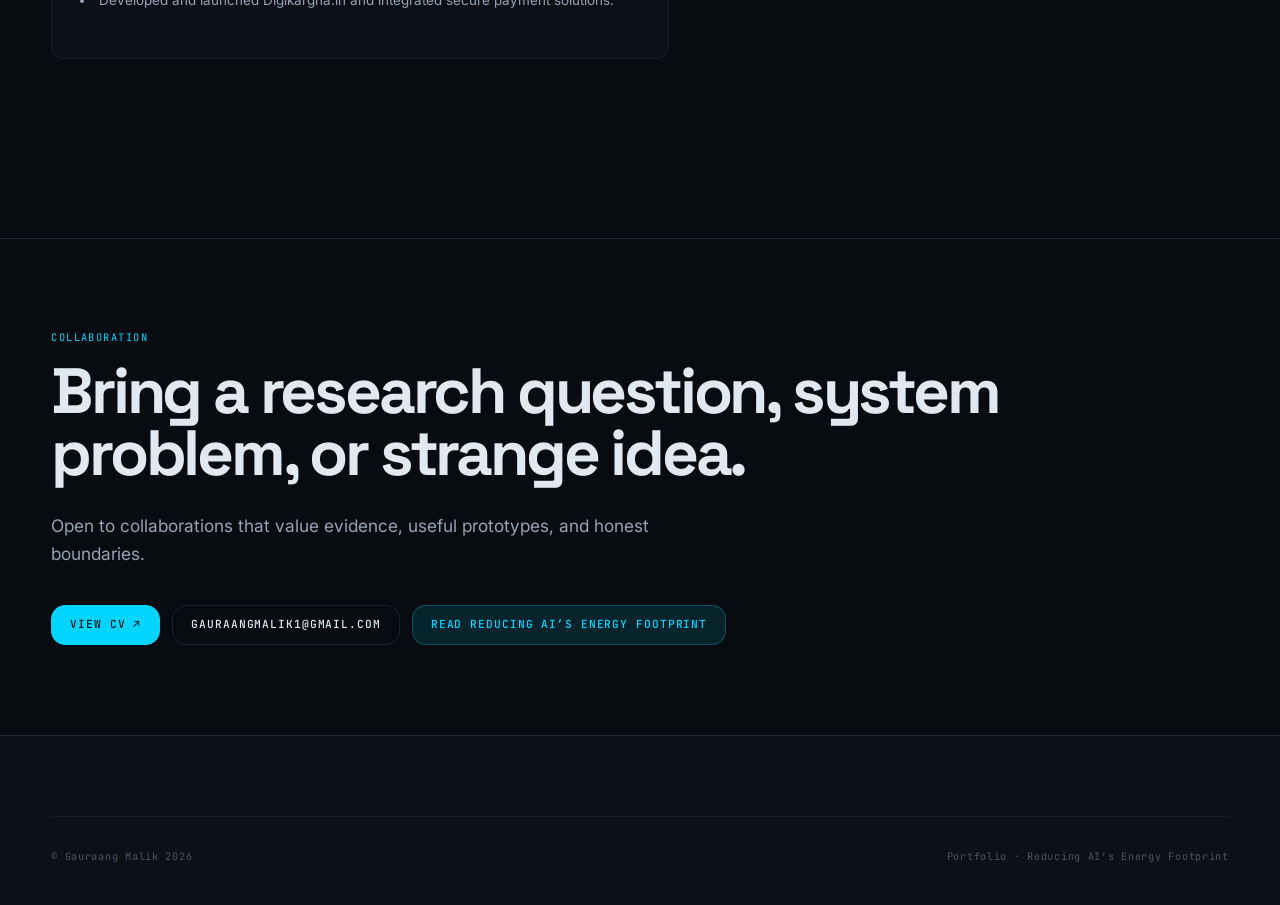
==== commit 91415805: "Remove astrology project and website references" ====
--- a/about/index.html
+++ b/about/index.html
@@ -77,7 +77,7 @@
       </section>
 
       <section class="about-story__section about-story__section--tint" aria-labelledby="creative-inquiry">
-        <div class="container about-story__split"><div><span class="content-label">Creative inquiry</span><h2 id="creative-inquiry">Music, astrology &amp; playful experiments</h2></div><div class="about-story__prose"><p>Music and astrology are creative spaces for exploring pattern, narrative, symbolism, and interface design. They can suggest metaphors and questions that make technical work feel more human.</p><p class="evidence-note"><strong>Boundary:</strong> astrology is treated here as culture and creative inquiry, not scientific evidence. Creative work does not substitute for validation in building engineering or AI research.</p></div></div>
+        <div class="container about-story__split"><div><span class="content-label">Creative inquiry</span><h2 id="creative-inquiry">Music &amp; creative experiments</h2></div><div class="about-story__prose"><p>Music is a creative space for exploring pattern, narrative, symbolism, and interface design. It can suggest metaphors and questions that make technical work feel more human.</p></div></div>
       </section>
 
       <section class="about-story__section" aria-labelledby="influences">
--- a/assets/css/styles.css
+++ b/assets/css/styles.css
@@ -420,7 +420,7 @@
   opacity: 0.85;
 }
 
-.hero__name {
+.hero__title {
   font-family: var(--font-display);
   font-size: clamp(4rem, 12vw, 10rem);
   line-height: 0.9;
@@ -1822,7 +1822,7 @@
 
 /* Hero entrance sequence */
 .hero__eyebrow { animation: fadeUp 0.6s ease 0.15s both; }
-.hero__name    { animation: fadeUp 0.8s ease 0.3s  both; }
+.hero__title    { animation: fadeUp 0.8s ease 0.3s  both; }
 .hero__tagline { animation: fadeUp 0.6s ease 0.55s both; }
 .hero__sub     { animation: fadeUp 0.6s ease 0.7s  both; }
 .hero__cta     { animation: fadeUp 0.6s ease 0.85s both; }
@@ -2010,7 +2010,7 @@
 @media (max-width: 600px) {
   .container { padding: 0 20px; }
 
-  .hero__name {
+  .hero__title {
     font-size: clamp(3rem, 18vw, 5rem);
   }
   .hero__cta {
@@ -2147,7 +2147,7 @@
   min-height: 0;
   display: flex;
   align-items: center;
-  padding: calc(var(--nav-height) + clamp(54px, 7vw, 94px)) 0 clamp(64px, 8vw, 108px);
+  padding: calc(var(--nav-height) + clamp(42px, 5vw, 64px)) 0 0;
   text-align: left;
   overflow: hidden;
 }
@@ -2160,18 +2160,27 @@
 
 .portfolio-refresh .hero__copy { position: relative; z-index: 1; max-width: 850px; margin-inline: auto; text-align: left; }
 .portfolio-refresh .hero__eyebrow { margin-bottom: 17px; }
-.portfolio-refresh .hero__name {
-  max-width: 780px;
+.portfolio-refresh .hero__title {
+  max-width: 850px;
   margin: 0;
-  font-size: clamp(4.5rem, 8vw, 7.6rem);
+  font-size: clamp(2.8rem, 5.5vw, 4.8rem);
   font-weight: 700;
-  letter-spacing: -.075em;
-  line-height: .84;
+  letter-spacing: -.05em;
+  line-height: 1;
+}
+
+.portfolio-refresh .hero__identity {
+  margin-top: 16px;
+  font-family: var(--font-display);
+  font-size: clamp(1.125rem, 1.6vw, 1.375rem);
+  font-weight: 500;
+  line-height: 1.4;
+  color: var(--text-primary);
 }
 
 .portfolio-refresh .hero__tagline {
   max-width: 650px;
-  margin-top: 32px;
+  margin-top: 24px;
   font-family: var(--font-display);
   font-size: clamp(1.08rem, 1.55vw, 1.38rem);
   font-weight: 600;
@@ -2198,6 +2207,38 @@
   justify-content: flex-start;
   margin-top: 28px;
   margin-bottom: 0;
+}
+
+.portfolio-refresh .hero__cta .btn { gap: 9px; }
+
+.hero__technologies {
+  display: grid;
+  grid-template-columns: repeat(12, minmax(0, 1fr));
+  align-items: center;
+  gap: 22px 18px;
+  margin-top: 40px;
+  padding: 0;
+  list-style: none;
+}
+
+.hero__technology {
+  display: grid;
+  place-items: center;
+  min-width: 0;
+  height: 42px;
+}
+.hero__technology img { display: block; width: 40px; height: 40px; max-width: 100%; object-fit: contain; }
+.hero__technology--monochrome img { mix-blend-mode: multiply; }
+[data-theme="dark"] .hero__technology--monochrome img { filter: invert(1); mix-blend-mode: screen; }
+[data-theme="dark"] .hero__technology img[alt="pandas"] { content: url("../img/technologies/pandas-white.svg"); }
+
+@media (max-width: 900px) {
+  .hero__technologies { grid-template-columns: repeat(8, minmax(0, 1fr)); }
+}
+
+@media (max-width: 600px) {
+  .hero__technologies { grid-template-columns: repeat(6, minmax(0, 1fr)); gap: 18px 12px; margin-top: 32px; }
+  .hero__technology img { width: 36px; height: 36px; }
 }
 
 .portfolio-refresh .btn {
@@ -2926,10 +2967,10 @@
 
 @media (max-width: 800px) {
   .portfolio-refresh section { padding-block: 72px; }
-  .portfolio-refresh .hero--editorial { min-height: auto; padding: calc(var(--nav-height) + 60px) 0 64px; }
+  .portfolio-refresh .hero--editorial { min-height: auto; padding: calc(var(--nav-height) + 60px) 0 0; }
   .portfolio-refresh .hero--editorial::after { display: none; }
   .portfolio-refresh .hero__layout { grid-template-columns: 1fr; gap: 48px; }
-  .portfolio-refresh .hero__name { font-size: clamp(4rem, 17vw, 7.2rem); }
+  .portfolio-refresh .hero__title { font-size: clamp(2.6rem, 7.5vw, 4rem); }
   .portfolio-refresh .hero__index { max-width: 420px; }
   .portfolio-refresh .hero__index { display: none; }
   .portfolio-refresh .section-heading-row { grid-template-columns: 1fr; align-items: start; }
@@ -2958,7 +2999,7 @@
   .portfolio-refresh .navbar__logo-text { font-size: .72rem; }
   .navbar__actions { gap: 8px; }
   .navbar__home { flex-basis: 38px; width: 38px; height: 38px; font-size: .49rem; }
-  .portfolio-refresh .hero__name { font-size: clamp(3.55rem, 18vw, 5.4rem); }
+  .portfolio-refresh .hero__title { font-size: clamp(2.25rem, 10vw, 3.25rem); }
   .portfolio-refresh .hero__tagline { margin-top: 32px; }
   .portfolio-refresh .hero__index { display: none; }
   .portfolio-refresh .hero__cta,
@@ -3210,6 +3251,13 @@
   .portfolio-refresh .hero__social-label strong { font-size: clamp(.64rem, 3vw, .76rem); }
   .portfolio-refresh .hero__social-arrow { font-size: .62rem; }
 
+  .portfolio-refresh .hero--editorial { padding-top: calc(var(--nav-height) + 32px); }
+  .portfolio-refresh .hero__tagline { margin-top: 24px; line-height: 1.2; }
+  .portfolio-refresh .hero__sub { font-family: var(--font-body); letter-spacing: 0; }
+  .portfolio-refresh .hero__cta { display: grid; grid-template-columns: repeat(2, minmax(0, 1fr)); gap: 8px; margin-top: 20px; }
+  .portfolio-refresh .hero__cta .btn { min-width: 0; padding-inline: 10px; }
+  .portfolio-refresh .hero__cta .btn--primary { grid-column: 1 / -1; }
+
   .research-hero h1 { font-size: clamp(2.8rem, 15.2vw, 4.8rem); }
   .research-hero__author { margin-top: -8px; }
 }
@@ -3612,7 +3660,7 @@
   border-radius: var(--radius-button);
 }
 
-/* Lightweight depth: static vector geometry, no render loop or 3D runtime. */
+/* A quiet hero gallery built from the six Talks & Events images. */
 .portfolio-refresh .hero::before,
 .portfolio-refresh .navbar__logo-image,
 .portfolio-refresh .navbar__logo img,
@@ -3620,15 +3668,113 @@
 .portfolio-refresh .module-card__status-dot,
 .portfolio-refresh .bookbar__pulse { animation: none; }
 
-.portfolio-refresh .hero--editorial::after {
-  content: "";
-  display: block;
+.portfolio-refresh .hero__copy { position: static; }
+.portfolio-refresh .hero__copy > :not(.hero__collage) { position: relative; z-index: 2; }
+.portfolio-refresh .hero__collage {
   position: absolute;
-  inset: 0;
-  background: url("../img/lab-depth.svg") right -120px center / 580px auto no-repeat;
-  opacity: .3;
+  top: calc(var(--nav-height) + 26px);
+  right: max(-24px, calc((100vw - 1540px) / 2));
+  width: min(67vw, 880px);
+  height: min(40vw, 530px);
+  min-height: 420px;
   pointer-events: none;
   z-index: 0;
+  -webkit-mask-image: linear-gradient(90deg, transparent, rgba(0, 0, 0, .24) 32%, #000 68%);
+  mask-image: linear-gradient(90deg, transparent, rgba(0, 0, 0, .24) 32%, #000 68%);
+}
+.portfolio-refresh .hero__collage-photo {
+  position: absolute;
+  overflow: hidden;
+  border: 1px solid rgba(230, 244, 250, .32);
+  border-radius: 12px;
+  background: var(--bg-elevated);
+  box-shadow: 0 18px 45px rgba(0, 0, 0, .38);
+}
+.portfolio-refresh .hero__collage-photo img {
+  width: 100%;
+  height: 100%;
+  object-fit: cover;
+  filter: saturate(.88) brightness(.83);
+}
+.portfolio-refresh .hero__collage-photo--talk { left: 11%; top: 7%; width: 43%; height: 38%; transform: rotate(-5deg); z-index: 2; }
+.portfolio-refresh .hero__collage-photo--workshop { left: 1%; top: 47%; width: 44%; height: 37%; transform: rotate(4deg); z-index: 1; }
+.portfolio-refresh .hero__collage-photo--video { left: 73%; top: 69%; width: 25%; height: 27%; transform: rotate(5deg); z-index: 5; }
+.portfolio-refresh .hero__collage-photo--devday { left: 58%; top: 0; width: 38%; height: 53%; transform: rotate(4deg); z-index: 3; }
+.portfolio-refresh .hero__collage-photo--meetup { left: 42%; top: 42%; width: 43%; height: 31%; transform: rotate(-3deg); z-index: 4; }
+.portfolio-refresh .hero__collage-photo--everyday { left: 36%; top: 73%; width: 39%; height: 25%; transform: rotate(2deg); z-index: 6; }
+.portfolio-refresh .hero__collage-photo--devday img { object-position: 46% center; }
+.portfolio-refresh .hero__collage-photo--video img { object-position: 65% center; }
+[data-theme="light"] .portfolio-refresh .hero__collage-photo img { filter: saturate(.9) brightness(.94); }
+[data-theme="light"] .portfolio-refresh .hero__title {
+  background: linear-gradient(135deg, #0f172a, #0369a1 65%, #5b21b6);
+  -webkit-background-clip: text;
+  background-clip: text;
+}
+
+@media (max-width: 800px) {
+  .portfolio-refresh .hero__collage {
+    position: absolute;
+    inset: calc(var(--nav-height) + 8px) 0 0;
+    width: 100%;
+    height: auto;
+    min-height: 0;
+    margin: 0;
+    opacity: .58;
+    -webkit-mask-image: linear-gradient(180deg, #000 0%, #000 66%, transparent 100%);
+    mask-image: linear-gradient(180deg, #000 0%, #000 66%, transparent 100%);
+  }
+  .portfolio-refresh .hero__collage-photo {
+    position: absolute;
+    border: 0;
+    border-radius: 8px;
+    box-shadow: none;
+  }
+  .portfolio-refresh .hero__collage-photo img { filter: saturate(.75) brightness(.78); }
+  .portfolio-refresh .hero--editorial::after {
+    content: "";
+    display: block;
+    position: absolute;
+    inset: 0;
+    z-index: 1;
+    pointer-events: none;
+    background:
+      linear-gradient(90deg, rgba(8, 12, 16, .66), rgba(8, 12, 16, .45)),
+      linear-gradient(180deg, transparent, rgba(8, 12, 16, .3) 60%, var(--bg-base));
+  }
+  .portfolio-refresh .hero__tagline,
+  .portfolio-refresh .hero__sub { text-shadow: 0 2px 14px rgba(0, 0, 0, .9); }
+  [data-theme="light"] .portfolio-refresh .hero__collage { opacity: .42; }
+  [data-theme="light"] .portfolio-refresh .hero--editorial::after {
+    background: linear-gradient(90deg, rgba(248, 250, 252, .75), rgba(248, 250, 252, .54));
+  }
+  [data-theme="light"] .portfolio-refresh .hero__tagline,
+  [data-theme="light"] .portfolio-refresh .hero__sub { text-shadow: none; }
+}
+@media (max-width: 600px) {
+  .portfolio-refresh .hero__collage {
+    opacity: .68;
+    -webkit-mask-image: linear-gradient(180deg, #000 0%, #000 62%, transparent 100%);
+    mask-image: linear-gradient(180deg, #000 0%, #000 62%, transparent 100%);
+  }
+  .portfolio-refresh .hero__collage-photo--talk { left: -9%; top: 5%; width: 73%; height: 27%; transform: rotate(-6deg); z-index: 2; }
+  .portfolio-refresh .hero__collage-photo--workshop { left: -15%; top: 34%; width: 68%; height: 26%; transform: rotate(4deg); z-index: 1; }
+  .portfolio-refresh .hero__collage-photo--video { left: 55%; top: 64%; width: 54%; height: 25%; transform: rotate(5deg); z-index: 6; }
+  .portfolio-refresh .hero__collage-photo--devday { left: 53%; top: 0; width: 56%; height: 38%; transform: rotate(5deg); z-index: 4; }
+  .portfolio-refresh .hero__collage-photo--meetup { left: 34%; top: 37%; width: 78%; height: 27%; transform: rotate(-5deg); z-index: 3; }
+  .portfolio-refresh .hero__collage-photo--everyday { left: -10%; top: 61%; width: 70%; height: 25%; transform: rotate(-4deg); z-index: 5; }
+  .portfolio-refresh #services { padding-block: 20px; }
+  .portfolio-refresh .capability-link { padding: 20px 20px 18px; }
+  .portfolio-refresh .capabilities__strip h3 {
+    margin-top: 10px;
+    font-size: clamp(1.22rem, 5.1vw, 1.45rem);
+    line-height: 1.18;
+  }
+  .portfolio-refresh .capabilities__strip p {
+    margin-top: 8px;
+    font-size: .9rem;
+    line-height: 1.48;
+  }
+  .portfolio-refresh .capability-link__destination { padding-top: 14px; }
 }
 .portfolio-refresh .hero__social {
   background: #131b23;
@@ -3661,13 +3807,6 @@
   .portfolio-refresh .demo-card:hover,
   .portfolio-refresh .project-card:hover { transform: translateY(-3px); }
 }
-@media (max-width: 800px) {
-  .portfolio-refresh .hero--editorial::after {
-    background-size: 360px auto;
-    background-position: right -165px top 65px;
-    opacity: .16;
-  }
-}
 @media (prefers-reduced-motion: reduce) {
   .portfolio-refresh .capability-link,
   .portfolio-refresh .talk-card,
